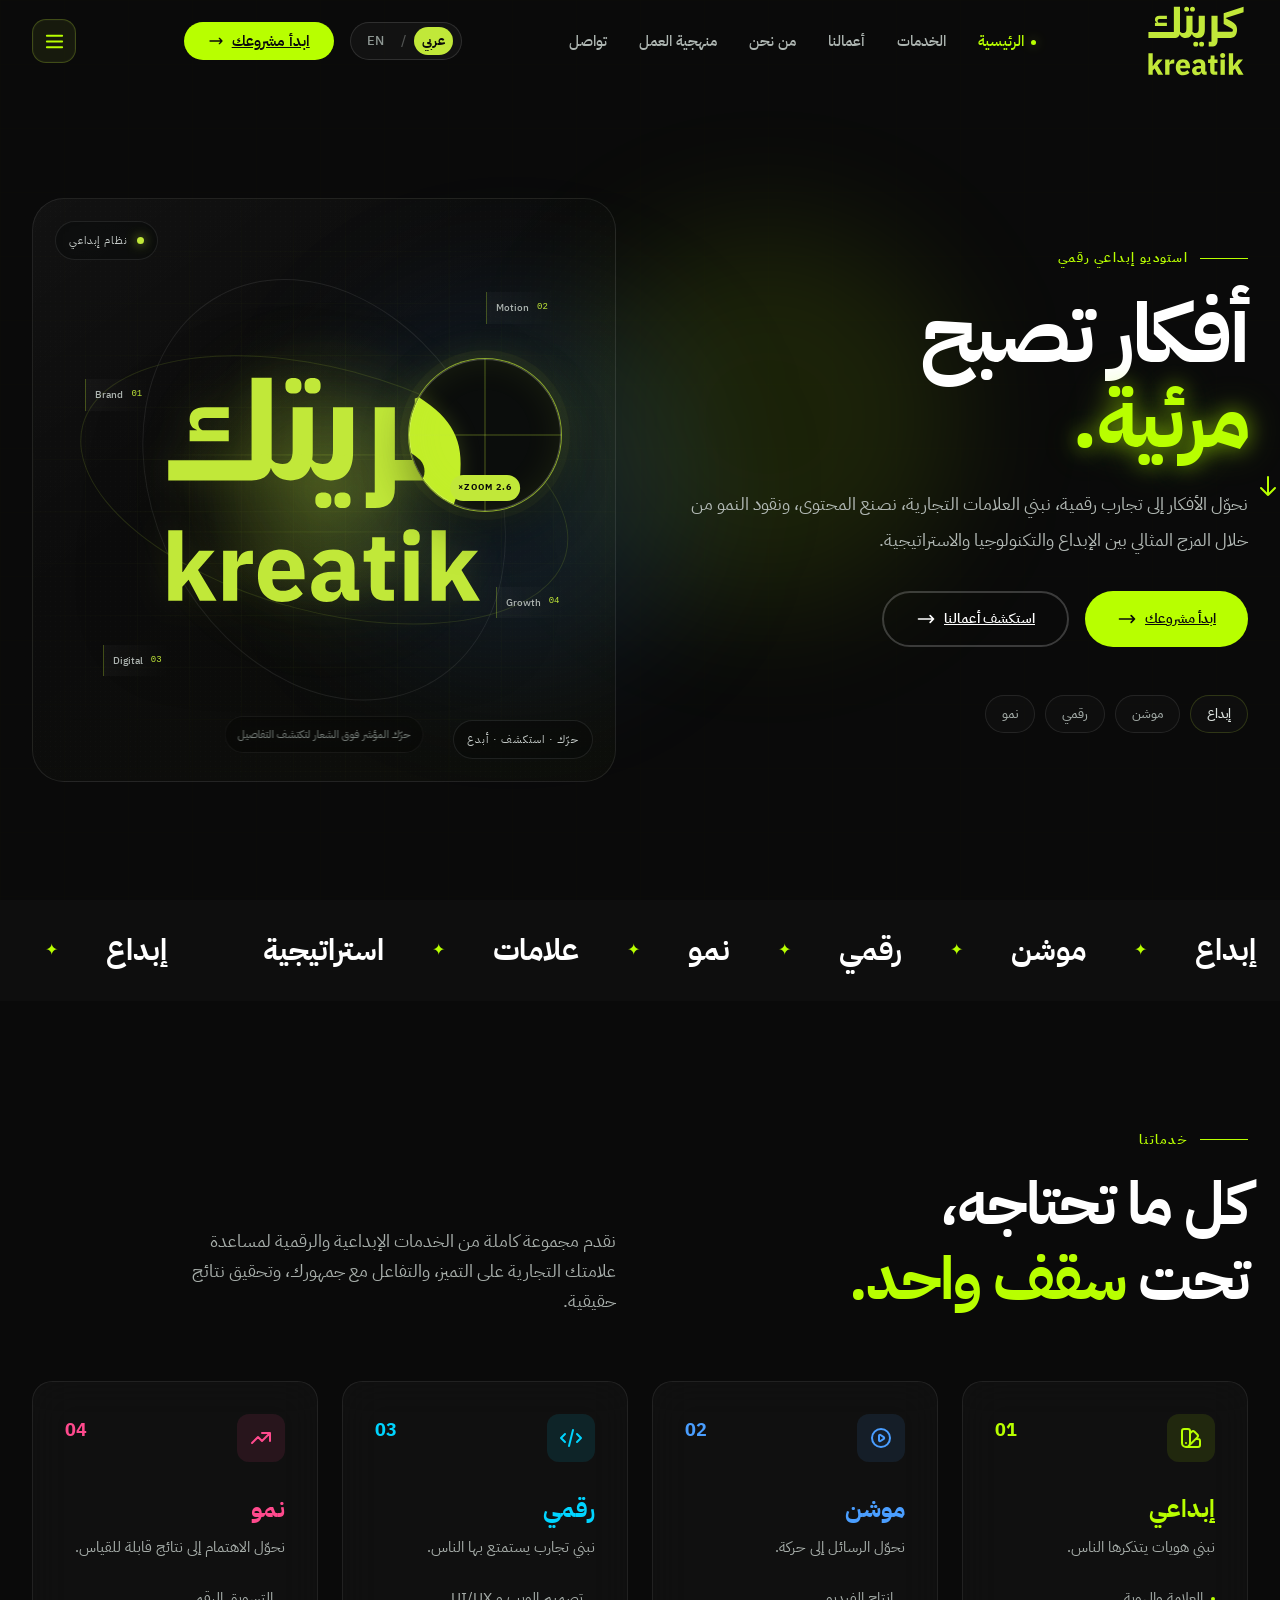
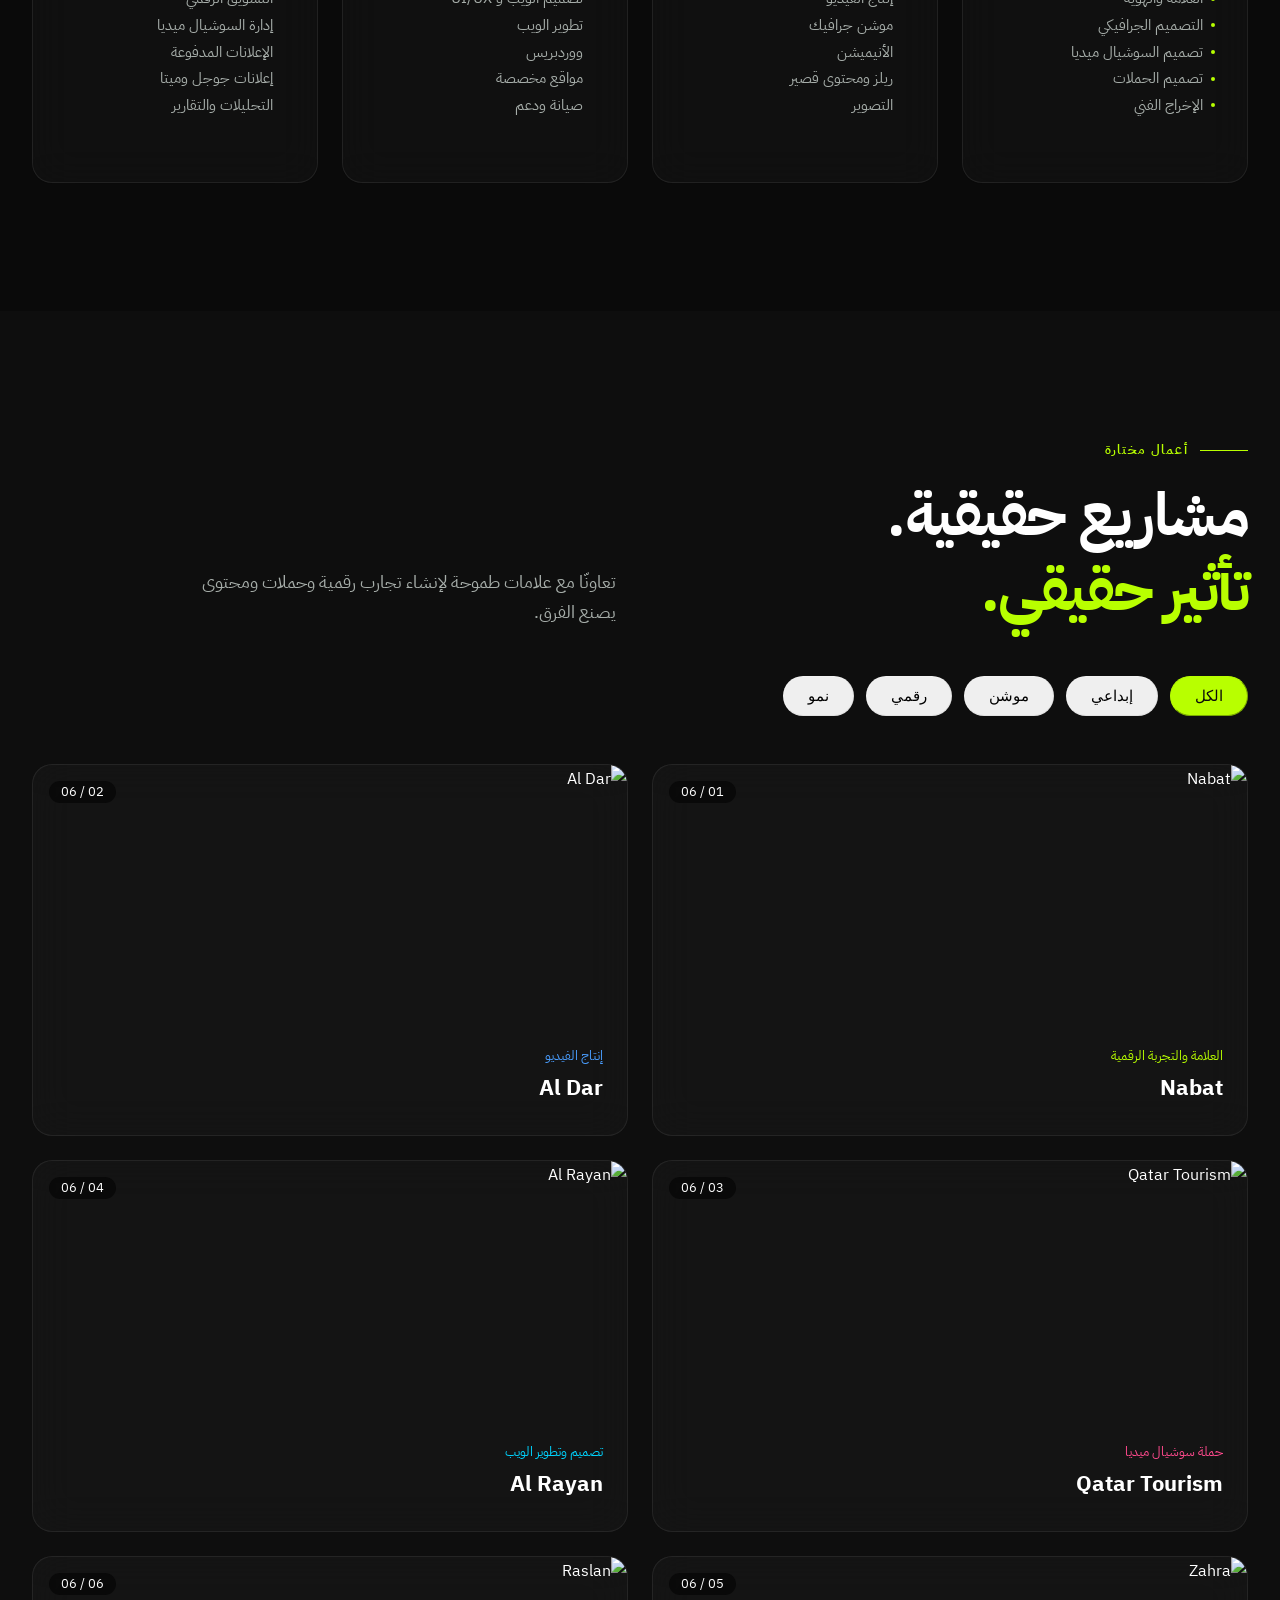
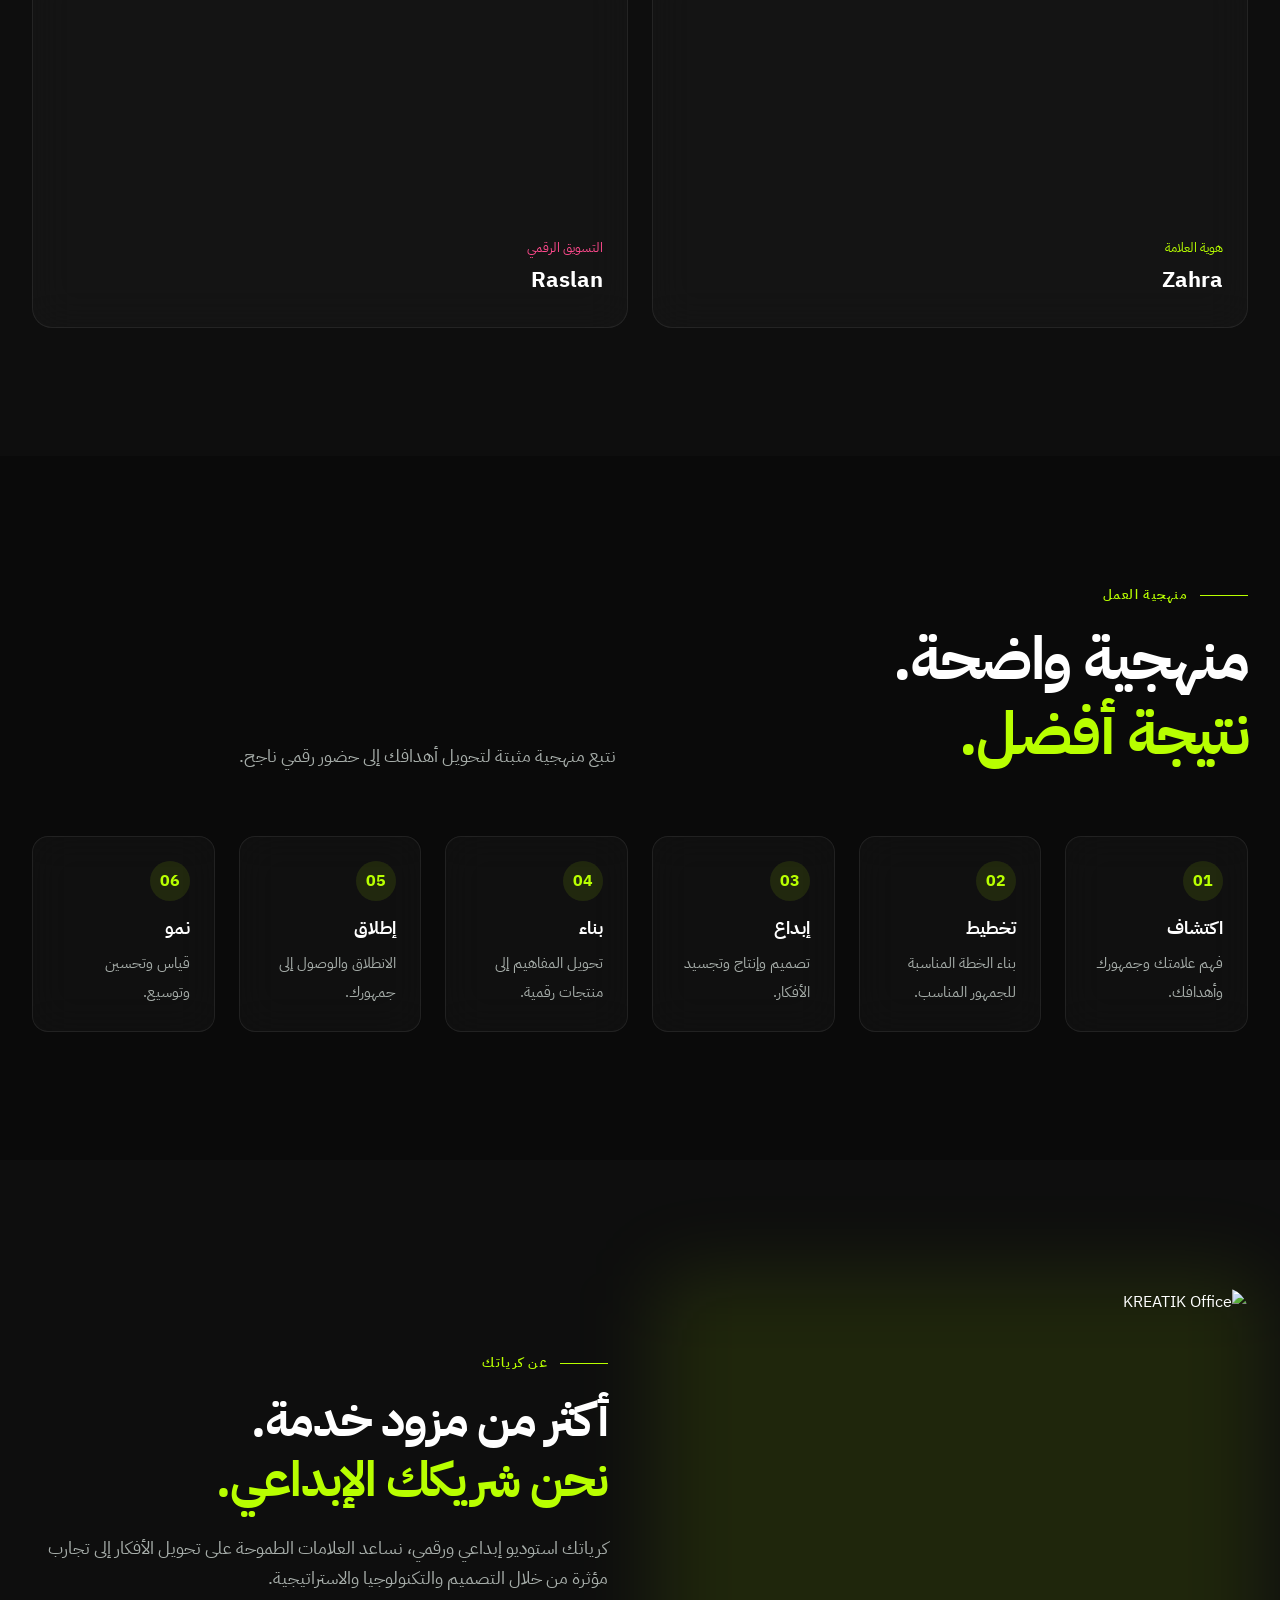
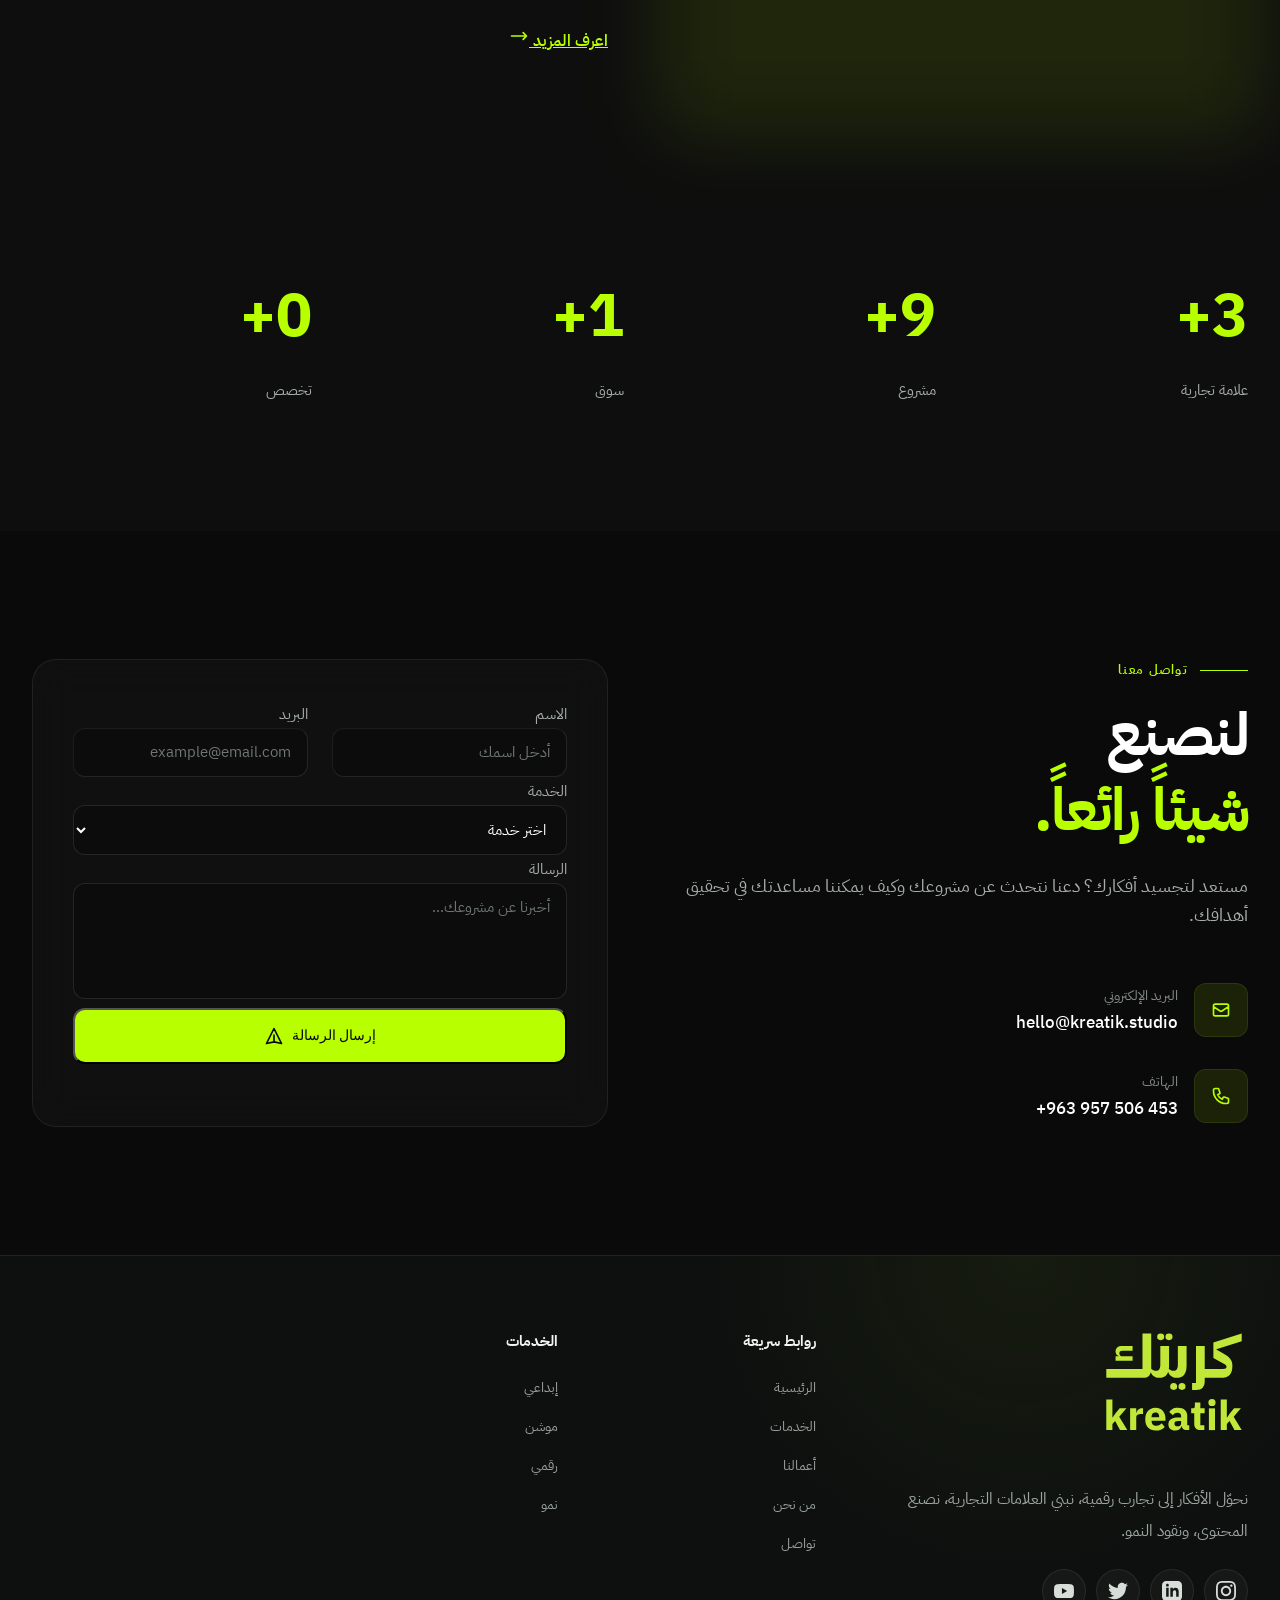
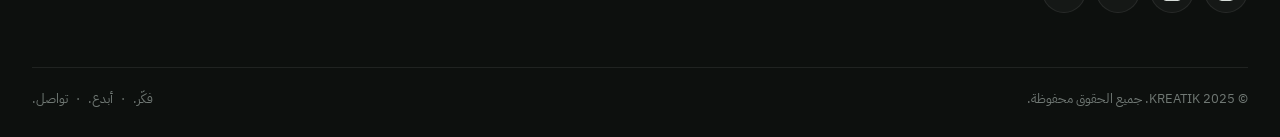
==== index.html @ 32ff1ff7 "Add files via upload" ====
<!DOCTYPE html>
<html lang="ar" dir="rtl">
<head>
<meta charset="UTF-8">
<meta name="viewport" content="width=device-width, initial-scale=1.0">
<meta name="description" content="KREATIK - استوديو إبداعي رقمي متخصص في التصميم والموشن والبرمجة والتسويق الرقمي">
<meta name="keywords" content="kreatik, كرياتك, تصميم, موشن, برمجة, تسويق رقمي">
<title>KREATIK | كرياتك — استوديو إبداعي رقمي</title>
<link rel="icon" type="image/svg+xml" href="assets/kreatik-logo-cropped.svg">
<link rel="preconnect" href="https://fonts.googleapis.com">
<link rel="preconnect" href="https://fonts.gstatic.com" crossorigin>
<link href="https://fonts.googleapis.com/css2?family=IBM+Plex+Sans+Arabic:wght@300;400;500;600;700&display=swap" rel="stylesheet">
<link rel="stylesheet" href="css/style.css">
</head>
<body class="bg-primary text-white antialiased">

<!-- Navigation -->
<nav id="navbar" class="fixed top-0 left-0 right-0 z-50 transition-all duration-300">
  <div class="max-w-7xl mx-auto px-6 lg:px-8">
    <div class="flex items-center justify-between h-20">
      <a href="#home" class="kreatik-logo group"><img src="assets/kreatik-logo-cropped.svg" alt="KREATIK — كريتِك" class="kreatik-logo-image"></a>

      <div class="hidden lg:flex items-center gap-8">
        <a href="#home" class="nav-link active text-sm font-medium text-accent" data-en="Home" data-ar="الرئيسية">الرئيسية</a>
        <a href="#services" class="nav-link text-sm font-medium text-gray-300 hover:text-white" data-en="Services" data-ar="الخدمات">الخدمات</a>
        <a href="#work" class="nav-link text-sm font-medium text-gray-300 hover:text-white" data-en="Work" data-ar="أعمالنا">أعمالنا</a>
        <a href="#about" class="nav-link text-sm font-medium text-gray-300 hover:text-white" data-en="About" data-ar="من نحن">من نحن</a>
        <a href="#process" class="nav-link text-sm font-medium text-gray-300 hover:text-white" data-en="Process" data-ar="منهجية العمل">منهجية العمل</a>
        <a href="#contact" class="nav-link text-sm font-medium text-gray-300 hover:text-white" data-en="Contact" data-ar="تواصل">تواصل</a>
      </div>

      <div class="hidden lg:flex items-center gap-4">
        <button onclick="toggleLanguage()" class="language-switch" aria-label="Switch language">
          <span class="lang-option active" data-lang-option="ar">عربي</span>
          <span class="lang-separator">/</span>
          <span class="lang-option" data-lang-option="en">EN</span>
        </button>
        <a href="#contact" class="btn-primary px-6 py-2.5 rounded-full font-semibold text-sm flex items-center gap-2">
          <span data-en="Start a Project" data-ar="ابدأ مشروعك">ابدأ مشروعك</span>
          <svg class="w-4 h-4" fill="none" stroke="currentColor" viewBox="0 0 24 24"><path stroke-linecap="round" stroke-linejoin="round" stroke-width="2" d="M17 8l4 4m0 0l-4 4m4-4H3"/></svg>
        </a>
      </div>

      <button class="lg:hidden mobile-trigger" onclick="toggleMobileMenu()" aria-label="فتح القائمة">
        <svg id="menu-icon" class="w-7 h-7" fill="none" stroke="currentColor" viewBox="0 0 24 24"><path stroke-linecap="round" stroke-linejoin="round" stroke-width="2" d="M4 6h16M4 12h16M4 18h16"/></svg>
        <svg id="close-icon" class="w-7 h-7 hidden" fill="none" stroke="currentColor" viewBox="0 0 24 24"><path stroke-linecap="round" stroke-linejoin="round" stroke-width="2" d="M6 18L18 6M6 6l12 12"/></svg>
      </button>
    </div>
  </div>
</nav>

<!-- Mobile Menu -->
<div id="mobile-menu-container" class="mobile-menu-container">
  <div class="mobile-overlay" onclick="toggleMobileMenu()"></div>
  <div class="mobile-menu-panel">
    <div class="mobile-menu-header">
      <a href="#home" onclick="toggleMobileMenu()" class="kreatik-logo"><img src="assets/kreatik-logo-cropped.svg" alt="KREATIK — كريتِك" class="kreatik-logo-image"></a>
      <button onclick="toggleMobileMenu()" class="text-white p-2 hover:text-accent transition rounded-full hover:bg-white/5">
        <svg class="w-6 h-6" fill="none" stroke="currentColor" viewBox="0 0 24 24"><path stroke-linecap="round" stroke-linejoin="round" stroke-width="2" d="M6 18L18 6M6 6l12 12"/></svg>
      </button>
    </div>
    <nav class="mobile-menu-nav">
      <a href="#home" onclick="toggleMobileMenu()" class="mobile-nav-item active" data-en="Home" data-ar="الرئيسية">الرئيسية</a>
      <a href="#services" onclick="toggleMobileMenu()" class="mobile-nav-item" data-en="Services" data-ar="الخدمات">الخدمات</a>
      <a href="#work" onclick="toggleMobileMenu()" class="mobile-nav-item" data-en="Work" data-ar="أعمالنا">أعمالنا</a>
      <a href="#about" onclick="toggleMobileMenu()" class="mobile-nav-item" data-en="About" data-ar="من نحن">من نحن</a>
      <a href="#process" onclick="toggleMobileMenu()" class="mobile-nav-item" data-en="Process" data-ar="منهجية العمل">منهجية العمل</a>
      <a href="#contact" onclick="toggleMobileMenu()" class="mobile-nav-item" data-en="Contact" data-ar="تواصل">تواصل</a>
    </nav>
    <div class="mobile-menu-footer">
      <button onclick="toggleLanguage(); toggleMobileMenu();" class="w-full py-3 border border-white/20 rounded-full text-sm font-medium hover:border-accent hover:text-accent transition mb-3 flex items-center justify-center gap-2">
        <svg class="w-4 h-4" fill="none" stroke="currentColor" viewBox="0 0 24 24"><path stroke-linecap="round" stroke-linejoin="round" stroke-width="2" d="M3 5h12M9 3v2m1.048 9.5A18.022 18.022 0 016.412 9m6.088 9h7M11 21l5-10 5 10M12.751 5C11.783 10.77 8.07 15.61 3 18.129"/></svg>
        <span data-en="Switch to English" data-ar="التبديل إلى الإنجليزية">التبديل إلى الإنجليزية</span>
      </button>
      <a href="#contact" onclick="toggleMobileMenu()" class="w-full btn-primary py-3.5 rounded-full text-sm font-semibold flex items-center justify-center gap-2">
        <span data-en="Start a Project" data-ar="ابدأ مشروعك">ابدأ مشروعك</span>
        <svg class="w-4 h-4" fill="none" stroke="currentColor" viewBox="0 0 24 24"><path stroke-linecap="round" stroke-linejoin="round" stroke-width="2" d="M17 8l4 4m0 0l-4 4m4-4H3"/></svg>
      </a>
    </div>
  </div>
</div>

<!-- Hero Section -->
<section id="home" class="relative min-h-screen flex items-center overflow-hidden pt-20">
  <div class="absolute inset-0 bg-gradient-to-br from-primary via-primary to-secondary"></div>
  <div class="absolute top-1/4 right-1/4 w-96 h-96 bg-accent/10 rounded-full blur-3xl animate-pulse-glow"></div>
  <div class="absolute bottom-1/4 left-1/4 w-96 h-96 bg-blue/10 rounded-full blur-3xl animate-pulse-glow" style="animation-delay: 1.5s"></div>
  <div class="absolute inset-0" style="opacity:.025; background-image: linear-gradient(rgba(184,255,0,.22) 1px, transparent 1px), linear-gradient(90deg, rgba(184,255,0,.22) 1px, transparent 1px); background-size: 64px 64px;"></div>

  <div class="relative max-w-7xl mx-auto px-6 lg:px-8 py-20 w-full">
    <div class="grid lg:grid-cols-2 gap-12 items-center">
      <div class="animate-fade-up order-2 lg:order-1">
        <div class="flex items-center gap-3 mb-6">
          <div class="w-12 h-px bg-accent"></div>
          <span class="text-xs font-semibold tracking-widest text-accent uppercase" data-en="Creative Digital Studio" data-ar="استوديو إبداعي رقمي">استوديو إبداعي رقمي</span>
        </div>
        <h1 class="hero-title font-display font-bold mb-6">
          <span data-en="Ideas made" data-ar="أفكار تصبح">أفكار تصبح</span><br>
          <span class="text-accent neon-text" data-en="visible." data-ar="مرئية.">مرئية.</span>
        </h1>
        <p class="hero-copy text-lg text-gray-400 mb-8 max-w-xl leading-relaxed" data-en="We turn ideas into digital experiences, building brands, creating content, and driving growth through the perfect blend of creativity, technology and strategy." data-ar="نحوّل الأفكار إلى تجارب رقمية، نبني العلامات التجارية، نصنع المحتوى، ونقود النمو من خلال المزج المثالي بين الإبداع والتكنولوجيا والاستراتيجية.">نحوّل الأفكار إلى تجارب رقمية، نبني العلامات التجارية، نصنع المحتوى، ونقود النمو من خلال المزج المثالي بين الإبداع والتكنولوجيا والاستراتيجية.</p>
        <div class="flex flex-col sm:flex-row gap-4 mb-12">
          <a href="#contact" class="btn-primary px-8 py-4 rounded-full font-semibold flex items-center justify-center gap-2 group">
            <span data-en="Start a Project" data-ar="ابدأ مشروعك">ابدأ مشروعك</span>
            <svg class="w-5 h-5 group-hover:-translate-x-1 transition-transform" fill="none" stroke="currentColor" viewBox="0 0 24 24"><path stroke-linecap="round" stroke-linejoin="round" stroke-width="2" d="M17 8l4 4m0 0l-4 4m4-4H3"/></svg>
          </a>
          <a href="#work" class="btn-outline px-8 py-4 rounded-full font-semibold flex items-center justify-center gap-2">
            <span data-en="Explore Our Work" data-ar="استكشف أعمالنا">استكشف أعمالنا</span>
            <svg class="w-5 h-5" fill="none" stroke="currentColor" viewBox="0 0 24 24"><path stroke-linecap="round" stroke-linejoin="round" stroke-width="2" d="M17 8l4 4m0 0l-4 4m4-4H3"/></svg>
          </a>
        </div>
        <div class="hero-disciplines" aria-label="مجالات كريتِك">
          <span class="hero-discipline" data-en="Creative" data-ar="إبداع">إبداع</span>
          <span class="hero-discipline" data-en="Motion" data-ar="موشن">موشن</span>
          <span class="hero-discipline" data-en="Digital" data-ar="رقمي">رقمي</span>
          <span class="hero-discipline" data-en="Growth" data-ar="نمو">نمو</span>
        </div>
      </div>
      <div class="relative animate-fade-in order-1 lg:order-2" style="animation-delay: 0.3s">
        <div id="heroVisual" class="hero-creative-stage" aria-label="KREATIK interactive logo showcase">
          <div class="hero-stage-noise"></div>
          <div class="hero-stage-grid"></div>
          <div class="hero-orbit orbit-one"></div>
          <div class="hero-orbit orbit-two"></div>
          <div class="hero-core-glow"></div>

          <div class="hero-floating-tag tag-top">
            <span class="tag-dot"></span>
            <span data-en="CREATIVE SYSTEM" data-ar="نظام إبداعي">نظام إبداعي</span>
          </div>
          <div class="hero-floating-tag tag-bottom">
            <span data-en="MOVE · EXPLORE · CREATE" data-ar="حرّك · استكشف · أبدع">حرّك · استكشف · أبدع</span>
          </div>

          <div class="hero-logo-frame">
            <div class="hero-logo-shadow"></div>
            <img id="heroLogo" src="assets/kreatik-logo-cropped.svg" alt="KREATIK — كريتِك" class="hero-logo-art">
            <div class="hero-logo-scan scan-one"></div>
            <div class="hero-logo-scan scan-two"></div>
          </div>

          <div class="hero-node node-a"><span>01</span><b>Brand</b></div>
          <div class="hero-node node-b"><span>02</span><b>Motion</b></div>
          <div class="hero-node node-c"><span>03</span><b>Digital</b></div>
          <div class="hero-node node-d"><span>04</span><b>Growth</b></div>

          <div id="logoLens" class="logo-lens">
            <img id="lensLogo" src="assets/kreatik-logo-cropped.svg" alt="" aria-hidden="true">
            <div class="lens-ring"></div>
            <div class="lens-crosshair"></div>
            <span id="lensBadge" class="lens-badge">ZOOM 2.6×</span>
          </div>

          <div class="hero-pointer-hint" data-en="Move your cursor across the mark" data-ar="حرّك المؤشر فوق الشعار لتكتشف التفاصيل">حرّك المؤشر فوق الشعار لتكتشف التفاصيل</div>
        </div>
      </div>
    </div>
  </div>
  <div class="absolute bottom-8 left-1/2 transform -translate-x-1/2 animate-bounce">
    <svg class="w-6 h-6 text-accent" fill="none" stroke="currentColor" viewBox="0 0 24 24"><path stroke-linecap="round" stroke-linejoin="round" stroke-width="2" d="M19 14l-7 7m0 0l-7-7m7 7V3"/></svg>
  </div>
</section>

<!-- Marquee -->
<div class="border-y border-white/10 py-6 overflow-hidden bg-secondary/50">
  <div class="marquee-track flex whitespace-nowrap">
    <div class="flex items-center gap-12 px-6">
      <span class="text-3xl font-display font-bold text-white/20" data-en="CREATIVE" data-ar="إبداع">إبداع</span>
      <span class="text-accent">✦</span>
      <span class="text-3xl font-display font-bold text-white/20" data-en="MOTION" data-ar="موشن">موشن</span>
      <span class="text-accent">✦</span>
      <span class="text-3xl font-display font-bold text-white/20" data-en="DIGITAL" data-ar="رقمي">رقمي</span>
      <span class="text-accent">✦</span>
      <span class="text-3xl font-display font-bold text-white/20" data-en="GROWTH" data-ar="نمو">نمو</span>
      <span class="text-accent">✦</span>
      <span class="text-3xl font-display font-bold text-white/20" data-en="BRANDING" data-ar="علامات">علامات</span>
      <span class="text-accent">✦</span>
      <span class="text-3xl font-display font-bold text-white/20" data-en="STRATEGY" data-ar="استراتيجية">استراتيجية</span>
      <span class="text-accent"></span>
    </div>
    <div class="flex items-center gap-12 px-6">
      <span class="text-3xl font-display font-bold text-white/20" data-en="CREATIVE" data-ar="إبداع">إبداع</span>
      <span class="text-accent">✦</span>
      <span class="text-3xl font-display font-bold text-white/20" data-en="MOTION" data-ar="موشن">موشن</span>
      <span class="text-accent">✦</span>
      <span class="text-3xl font-display font-bold text-white/20" data-en="DIGITAL" data-ar="رقمي">رقمي</span>
      <span class="text-accent"></span>
      <span class="text-3xl font-display font-bold text-white/20" data-en="GROWTH" data-ar="نمو">نمو</span>
      <span class="text-accent">✦</span>
      <span class="text-3xl font-display font-bold text-white/20" data-en="BRANDING" data-ar="علامات">علامات</span>
      <span class="text-accent">✦</span>
      <span class="text-3xl font-display font-bold text-white/20" data-en="STRATEGY" data-ar="استراتيجية">استراتيجية</span>
      <span class="text-accent">✦</span>
    </div>
  </div>
</div>

<!-- Services Section -->
<section id="services" class="py-24 lg:py-32 relative">
  <div class="max-w-7xl mx-auto px-6 lg:px-8">
    <div class="grid lg:grid-cols-2 gap-12 mb-16">
      <div class="reveal">
        <div class="flex items-center gap-3 mb-4">
          <div class="w-12 h-px bg-accent"></div>
          <span class="text-xs font-semibold tracking-widest text-accent uppercase" data-en="Our Services" data-ar="خدماتنا">خدماتنا</span>
        </div>
        <h2 class="font-display font-bold text-4xl md:text-5xl lg:text-6xl leading-tight">
          <span data-en="Everything you need," data-ar="كل ما تحتاجه،">كل ما تحتاجه،</span><br>
          <span data-en="under " data-ar="تحت ">تحت </span><span class="text-accent" data-en="one roof." data-ar="سقف واحد.">سقف واحد.</span>
        </h2>
      </div>
      <div class="reveal flex items-end">
        <p class="text-gray-400 text-lg leading-relaxed max-w-md" data-en="We offer a full range of creative and digital services to help your brand stand out, engage your audience and achieve real results." data-ar="نقدم مجموعة كاملة من الخدمات الإبداعية والرقمية لمساعدة علامتك التجارية على التميز، والتفاعل مع جمهورك، وتحقيق نتائج حقيقية.">نقدم مجموعة كاملة من الخدمات الإبداعية والرقمية لمساعدة علامتك التجارية على التميز، والتفاعل مع جمهورك، وتحقيق نتائج حقيقية.</p>
      </div>
    </div>
    <div class="grid md:grid-cols-2 lg:grid-cols-4 gap-6">
      <div class="service-card creative glass rounded-2xl p-8 reveal group cursor-pointer">
        <div class="flex items-start justify-between mb-8">
          <div class="w-12 h-12 bg-accent/10 rounded-xl flex items-center justify-center group-hover:bg-accent/20 transition">
            <svg class="w-6 h-6 text-accent" fill="none" stroke="currentColor" viewBox="0 0 24 24"><path stroke-linecap="round" stroke-linejoin="round" stroke-width="2" d="M7 21a4 4 0 01-4-4V5a2 2 0 012-2h4a2 2 0 012 2v12a4 4 0 01-4 4zm0 0h12a2 2 0 002-2v-4a2 2 0 00-2-2h-2.343M11 7.343l1.657-1.657a2 2 0 012.828 0l2.829 2.829a2 2 0 010 2.828l-8.486 8.485M7 17h.01"/></svg>
          </div>
          <span class="text-accent font-display font-bold text-lg">01</span>
        </div>
        <h3 class="font-display font-bold text-2xl mb-2 text-accent" data-en="Creative" data-ar="إبداعي">إبداعي</h3>
        <p class="text-gray-400 text-sm mb-6" data-en="Build identities people remember." data-ar="نبني هويات يتذكرها الناس.">نبني هويات يتذكرها الناس.</p>
        <ul class="space-y-2 text-sm text-gray-400 mb-8">
          <li class="flex items-center gap-2"><span class="w-1 h-1 bg-accent rounded-full"></span><span data-en="Branding & Identity" data-ar="العلامة والهوية">العلامة والهوية</span></li>
          <li class="flex items-center gap-2"><span class="w-1 h-1 bg-accent rounded-full"></span><span data-en="Graphic Design" data-ar="التصميم الجرافيكي">التصميم الجرافيكي</span></li>
          <li class="flex items-center gap-2"><span class="w-1 h-1 bg-accent rounded-full"></span><span data-en="Social Media Design" data-ar="تصميم السوشيال ميديا">تصميم السوشيال ميديا</span></li>
          <li class="flex items-center gap-2"><span class="w-1 h-1 bg-accent rounded-full"></span><span data-en="Campaign Design" data-ar="تصميم الحملات">تصميم الحملات</span></li>
          <li class="flex items-center gap-2"><span class="w-1 h-1 bg-accent rounded-full"></span><span data-en="Art Direction" data-ar="الإخراج الفني">الإخراج الفني</span></li>
        </ul>
      </div>
      <div class="service-card motion glass rounded-2xl p-8 reveal group cursor-pointer" style="transition-delay: 0.1s">
        <div class="flex items-start justify-between mb-8">
          <div class="w-12 h-12 bg-blue/10 rounded-xl flex items-center justify-center group-hover:bg-blue/20 transition">
            <svg class="w-6 h-6 text-blue" fill="none" stroke="currentColor" viewBox="0 0 24 24"><path stroke-linecap="round" stroke-linejoin="round" stroke-width="2" d="M14.752 11.168l-3.197-2.132A1 1 0 0010 9.87v4.263a1 1 0 001.555.832l3.197-2.132a1 1 0 000-1.664z"/><path stroke-linecap="round" stroke-linejoin="round" stroke-width="2" d="M21 12a9 9 0 11-18 0 9 9 0 0118 0z"/></svg>
          </div>
          <span class="text-blue font-display font-bold text-lg">02</span>
        </div>
        <h3 class="font-display font-bold text-2xl mb-2 text-blue" data-en="Motion" data-ar="موشن">موشن</h3>
        <p class="text-gray-400 text-sm mb-6" data-en="Turn messages into movement." data-ar="نحوّل الرسائل إلى حركة.">نحوّل الرسائل إلى حركة.</p>
        <ul class="space-y-2 text-sm text-gray-400 mb-8">
          <li class="flex items-center gap-2"><span class="w-1 h-1 bg-blue rounded-full"></span><span data-en="Video Production" data-ar="إنتاج الفيديو">إنتاج الفيديو</span></li>
          <li class="flex items-center gap-2"><span class="w-1 h-1 bg-blue rounded-full"></span><span data-en="Motion Graphics" data-ar="موشن جرافيك">موشن جرافيك</span></li>
          <li class="flex items-center gap-2"><span class="w-1 h-1 bg-blue rounded-full"></span><span data-en="Animation" data-ar="الأنيميشن">الأنيميشن</span></li>
          <li class="flex items-center gap-2"><span class="w-1 h-1 bg-blue rounded-full"></span><span data-en="Reels & Short-form" data-ar="ريلز ومحتوى قصير">ريلز ومحتوى قصير</span></li>
          <li class="flex items-center gap-2"><span class="w-1 h-1 bg-blue rounded-full"></span><span data-en="Photography" data-ar="التصوير">التصوير</span></li>
        </ul>
      </div>
      <div class="service-card digital glass rounded-2xl p-8 reveal group cursor-pointer" style="transition-delay: 0.2s">
        <div class="flex items-start justify-between mb-8">
          <div class="w-12 h-12 bg-cyan/10 rounded-xl flex items-center justify-center group-hover:bg-cyan/20 transition">
            <svg class="w-6 h-6 text-cyan" fill="none" stroke="currentColor" viewBox="0 0 24 24"><path stroke-linecap="round" stroke-linejoin="round" stroke-width="2" d="M10 20l4-16m4 4l4 4-4 4M6 16l-4-4 4-4"/></svg>
          </div>
          <span class="text-cyan font-display font-bold text-lg">03</span>
        </div>
        <h3 class="font-display font-bold text-2xl mb-2 text-cyan" data-en="Digital" data-ar="رقمي">رقمي</h3>
        <p class="text-gray-400 text-sm mb-6" data-en="Build experiences people enjoy." data-ar="نبني تجارب يستمتع بها الناس.">نبني تجارب يستمتع بها الناس.</p>
        <ul class="space-y-2 text-sm text-gray-400 mb-8">
          <li class="flex items-center gap-2"><span class="w-1 h-1 bg-cyan rounded-full"></span><span data-en="Web Design & UI/UX" data-ar="تصميم الويب و UI/UX">تصميم الويب و UI/UX</span></li>
          <li class="flex items-center gap-2"><span class="w-1 h-1 bg-cyan rounded-full"></span><span data-en="Web Development" data-ar="تطوير الويب">تطوير الويب</span></li>
          <li class="flex items-center gap-2"><span class="w-1 h-1 bg-cyan rounded-full"></span><span data-en="WordPress" data-ar="ووردبريس">ووردبريس</span></li>
          <li class="flex items-center gap-2"><span class="w-1 h-1 bg-cyan rounded-full"></span><span data-en="Custom Websites" data-ar="مواقع مخصصة">مواقع مخصصة</span></li>
          <li class="flex items-center gap-2"><span class="w-1 h-1 bg-cyan rounded-full"></span><span data-en="Maintenance & Support" data-ar="صيانة ودعم">صيانة ودعم</span></li>
        </ul>
      </div>
      <div class="service-card growth glass rounded-2xl p-8 reveal group cursor-pointer" style="transition-delay: 0.3s">
        <div class="flex items-start justify-between mb-8">
          <div class="w-12 h-12 bg-pink/10 rounded-xl flex items-center justify-center group-hover:bg-pink/20 transition">
            <svg class="w-6 h-6 text-pink" fill="none" stroke="currentColor" viewBox="0 0 24 24"><path stroke-linecap="round" stroke-linejoin="round" stroke-width="2" d="M13 7h8m0 0v8m0-8l-8 8-4-4-6 6"/></svg>
          </div>
          <span class="text-pink font-display font-bold text-lg">04</span>
        </div>
        <h3 class="font-display font-bold text-2xl mb-2 text-pink" data-en="Growth" data-ar="نمو">نمو</h3>
        <p class="text-gray-400 text-sm mb-6" data-en="Turn attention into measurable results." data-ar="نحوّل الاهتمام إلى نتائج قابلة للقياس.">نحوّل الاهتمام إلى نتائج قابلة للقياس.</p>
        <ul class="space-y-2 text-sm text-gray-400 mb-8">
          <li class="flex items-center gap-2"><span class="w-1 h-1 bg-pink rounded-full"></span><span data-en="Digital Marketing" data-ar="التسويق الرقمي">التسويق الرقمي</span></li>
          <li class="flex items-center gap-2"><span class="w-1 h-1 bg-pink rounded-full"></span><span data-en="Social Media Management" data-ar="إدارة السوشيال ميديا">إدارة السوشيال ميديا</span></li>
          <li class="flex items-center gap-2"><span class="w-1 h-1 bg-pink rounded-full"></span><span data-en="Paid Advertising" data-ar="الإعلانات المدفوعة">الإعلانات المدفوعة</span></li>
          <li class="flex items-center gap-2"><span class="w-1 h-1 bg-pink rounded-full"></span><span data-en="Google Ads & Meta Ads" data-ar="إعلانات جوجل وميتا">إعلانات جوجل وميتا</span></li>
          <li class="flex items-center gap-2"><span class="w-1 h-1 bg-pink rounded-full"></span><span data-en="Analytics & Reporting" data-ar="التحليلات والتقارير">التحليلات والتقارير</span></li>
        </ul>
      </div>
    </div>
  </div>
</section>

<!-- Work Section -->
<section id="work" class="py-24 lg:py-32 bg-secondary/50 relative">
  <div class="max-w-7xl mx-auto px-6 lg:px-8">
    <div class="grid lg:grid-cols-2 gap-12 mb-12">
      <div class="reveal">
        <div class="flex items-center gap-3 mb-4">
          <div class="w-12 h-px bg-accent"></div>
          <span class="text-xs font-semibold tracking-widest text-accent uppercase" data-en="Selected Work" data-ar="أعمال مختارة">أعمال مختارة</span>
        </div>
        <h2 class="font-display font-bold text-4xl md:text-5xl lg:text-6xl leading-tight">
          <span data-en="Real projects." data-ar="مشاريع حقيقية.">مشاريع حقيقية.</span><br>
          <span class="text-accent" data-en="Real impact." data-ar="تأثير حقيقي.">تأثير حقيقي.</span>
        </h2>
      </div>
      <div class="reveal flex items-end">
        <p class="text-gray-400 text-lg leading-relaxed max-w-md" data-en="We've partnered with ambitious brands to create digital experiences, campaigns and content that make a difference." data-ar="تعاونّا مع علامات طموحة لإنشاء تجارب رقمية وحملات ومحتوى يصنع الفرق.">تعاونّا مع علامات طموحة لإنشاء تجارب رقمية وحملات ومحتوى يصنع الفرق.</p>
      </div>
    </div>
    <div class="flex flex-wrap gap-3 mb-12 reveal">
      <button onclick="filterWork('all', this)" class="filter-btn active px-6 py-2.5 rounded-full border border-white/20 text-sm font-medium" data-en="All" data-ar="الكل">الكل</button>
      <button onclick="filterWork('creative', this)" class="filter-btn px-6 py-2.5 rounded-full border border-white/20 text-sm font-medium" data-en="Creative" data-ar="إبداعي">إبداعي</button>
      <button onclick="filterWork('motion', this)" class="filter-btn px-6 py-2.5 rounded-full border border-white/20 text-sm font-medium" data-en="Motion" data-ar="موشن">موشن</button>
      <button onclick="filterWork('digital', this)" class="filter-btn px-6 py-2.5 rounded-full border border-white/20 text-sm font-medium" data-en="Digital" data-ar="رقمي">رقمي</button>
      <button onclick="filterWork('growth', this)" class="filter-btn px-6 py-2.5 rounded-full border border-white/20 text-sm font-medium" data-en="Growth" data-ar="نمو">نمو</button>
    </div>
    <div class="grid md:grid-cols-2 lg:grid-cols-3 gap-6" id="work-grid">
      <div class="work-card glass rounded-2xl overflow-hidden reveal group" data-category="creative">
        <div class="relative h-64 overflow-hidden bg-gradient-to-br from-green-900 to-black">
          <div class="work-image absolute inset-0 flex items-center justify-center">
            <img src="https://image.qwenlm.ai/public_source/230c3b85-cb22-4ed9-8b9d-81358a37f616/154ff74c5-c223-4b9b-833c-8ca742253fbd.png" alt="Nabat" class="w-full h-full object-cover">
          </div>
          <div class="absolute top-4 left-4 bg-black/60 backdrop-blur-sm px-3 py-1 rounded-full text-xs text-white">01 / 06</div>
        </div>
        <div class="p-6">
          <div class="text-xs text-accent mb-2" data-en="Branding & Digital Experience" data-ar="العلامة والتجربة الرقمية">العلامة والتجربة الرقمية</div>
          <h3 class="font-display font-bold text-xl mb-2">Nabat</h3>
        </div>
      </div>
      <div class="work-card glass rounded-2xl overflow-hidden reveal group" data-category="motion" style="transition-delay: 0.1s">
        <div class="relative h-64 overflow-hidden bg-gradient-to-br from-blue-900 to-black">
          <div class="work-image absolute inset-0 flex items-center justify-center">
            <img src="https://image.qwenlm.ai/public_source/230c3b85-cb22-4ed9-8b9d-81358a37f616/1009dab3f-13e8-42f5-853f-1b567476756d.png" alt="Al Dar" class="w-full h-full object-cover">
          </div>
          <div class="absolute top-4 left-4 bg-black/60 backdrop-blur-sm px-3 py-1 rounded-full text-xs text-white">02 / 06</div>
        </div>
        <div class="p-6">
          <div class="text-xs text-blue mb-2" data-en="Video Production" data-ar="إنتاج الفيديو">إنتاج الفيديو</div>
          <h3 class="font-display font-bold text-xl mb-2">Al Dar</h3>
        </div>
      </div>
      <div class="work-card glass rounded-2xl overflow-hidden reveal group" data-category="growth" style="transition-delay: 0.2s">
        <div class="relative h-64 overflow-hidden bg-gradient-to-br from-purple-900 to-black">
          <div class="work-image absolute inset-0 flex items-center justify-center">
            <img src="https://image.qwenlm.ai/public_source/230c3b85-cb22-4ed9-8b9d-81358a37f616/1f7f6009a-06e5-4326-b993-7b45d82eacd5.png" alt="Qatar Tourism" class="w-full h-full object-cover">
          </div>
          <div class="absolute top-4 left-4 bg-black/60 backdrop-blur-sm px-3 py-1 rounded-full text-xs text-white">03 / 06</div>
        </div>
        <div class="p-6">
          <div class="text-xs text-pink mb-2" data-en="Social Media Campaign" data-ar="حملة سوشيال ميديا">حملة سوشيال ميديا</div>
          <h3 class="font-display font-bold text-xl mb-2">Qatar Tourism</h3>
        </div>
      </div>
      <div class="work-card glass rounded-2xl overflow-hidden reveal group" data-category="digital" style="transition-delay: 0.1s">
        <div class="relative h-64 overflow-hidden bg-gradient-to-br from-cyan-900 to-black">
          <div class="work-image absolute inset-0 flex items-center justify-center">
            <img src="https://image.qwenlm.ai/public_source/230c3b85-cb22-4ed9-8b9d-81358a37f616/180fffa73-b2ba-47b2-950d-f128ffbc6a08.png" alt="Al Rayan" class="w-full h-full object-cover">
          </div>
          <div class="absolute top-4 left-4 bg-black/60 backdrop-blur-sm px-3 py-1 rounded-full text-xs text-white">04 / 06</div>
        </div>
        <div class="p-6">
          <div class="text-xs text-cyan mb-2" data-en="Web Design & Development" data-ar="تصميم وتطوير الويب">تصميم وتطوير الويب</div>
          <h3 class="font-display font-bold text-xl mb-2">Al Rayan</h3>
        </div>
      </div>
      <div class="work-card glass rounded-2xl overflow-hidden reveal group" data-category="creative" style="transition-delay: 0.2s">
        <div class="relative h-64 overflow-hidden bg-gradient-to-br from-orange-900 to-black">
          <div class="work-image absolute inset-0 flex items-center justify-center">
            <img src="https://image.qwenlm.ai/public_source/230c3b85-cb22-4ed9-8b9d-81358a37f616/154ff74c5-c223-4b9b-833c-8ca742253fbd.png" alt="Zahra" class="w-full h-full object-cover">
          </div>
          <div class="absolute top-4 left-4 bg-black/60 backdrop-blur-sm px-3 py-1 rounded-full text-xs text-white">05 / 06</div>
        </div>
        <div class="p-6">
          <div class="text-xs text-accent mb-2" data-en="Brand Identity" data-ar="هوية العلامة">هوية العلامة</div>
          <h3 class="font-display font-bold text-xl mb-2">Zahra</h3>
        </div>
      </div>
      <div class="work-card glass rounded-2xl overflow-hidden reveal group" data-category="growth" style="transition-delay: 0.3s">
        <div class="relative h-64 overflow-hidden bg-gradient-to-br from-indigo-900 to-black">
          <div class="work-image absolute inset-0 flex items-center justify-center">
            <img src="https://image.qwenlm.ai/public_source/230c3b85-cb22-4ed9-8b9d-81358a37f616/1f7f6009a-06e5-4326-b993-7b45d82eacd5.png" alt="Raslan" class="w-full h-full object-cover">
          </div>
          <div class="absolute top-4 left-4 bg-black/60 backdrop-blur-sm px-3 py-1 rounded-full text-xs text-white">06 / 06</div>
        </div>
        <div class="p-6">
          <div class="text-xs text-pink mb-2" data-en="Digital Marketing" data-ar="التسويق الرقمي">التسويق الرقمي</div>
          <h3 class="font-display font-bold text-xl mb-2">Raslan</h3>
        </div>
      </div>
    </div>
  </div>
</section>

<!-- Process Section -->
<section id="process" class="py-24 lg:py-32 relative">
  <div class="max-w-7xl mx-auto px-6 lg:px-8">
    <div class="grid lg:grid-cols-2 gap-12 mb-16">
      <div class="reveal">
        <div class="flex items-center gap-3 mb-4">
          <div class="w-12 h-px bg-accent"></div>
          <span class="text-xs font-semibold tracking-widest text-accent uppercase" data-en="Our Process" data-ar="منهجية العمل">منهجية العمل</span>
        </div>
        <h2 class="font-display font-bold text-4xl md:text-5xl lg:text-6xl leading-tight">
          <span data-en="A clear process." data-ar="منهجية واضحة.">منهجية واضحة.</span><br>
          <span class="text-accent" data-en="A better result." data-ar="نتيجة أفضل.">نتيجة أفضل.</span>
        </h2>
      </div>
      <div class="reveal flex items-end">
        <p class="text-gray-400 text-lg leading-relaxed max-w-md" data-en="We follow a proven methodology to turn your goals into a successful digital presence." data-ar="نتبع منهجية مثبتة لتحويل أهدافك إلى حضور رقمي ناجح.">نتبع منهجية مثبتة لتحويل أهدافك إلى حضور رقمي ناجح.</p>
      </div>
    </div>
    <div class="grid grid-cols-1 md:grid-cols-2 lg:grid-cols-6 gap-6">
      <div class="reveal glass rounded-2xl p-6"><div class="w-10 h-10 bg-accent/10 rounded-full flex items-center justify-center mb-4 text-accent font-bold border border-accent/30">01</div><h3 class="font-display font-bold text-lg mb-2" data-en="Discover" data-ar="اكتشاف">اكتشاف</h3><p class="text-gray-400 text-sm" data-en="Understand your brand, audience and goals." data-ar="فهم علامتك وجمهورك وأهدافك.">فهم علامتك وجمهورك وأهدافك.</p></div>
      <div class="reveal glass rounded-2xl p-6" style="transition-delay: 0.1s"><div class="w-10 h-10 bg-accent/10 rounded-full flex items-center justify-center mb-4 text-accent font-bold border border-accent/30">02</div><h3 class="font-display font-bold text-lg mb-2" data-en="Strategize" data-ar="تخطيط">تخطيط</h3><p class="text-gray-400 text-sm" data-en="Build the right plan for the right audience." data-ar="بناء الخطة المناسبة للجمهور المناسب.">بناء الخطة المناسبة للجمهور المناسب.</p></div>
      <div class="reveal glass rounded-2xl p-6" style="transition-delay: 0.2s"><div class="w-10 h-10 bg-accent/10 rounded-full flex items-center justify-center mb-4 text-accent font-bold border border-accent/30">03</div><h3 class="font-display font-bold text-lg mb-2" data-en="Create" data-ar="إبداع">إبداع</h3><p class="text-gray-400 text-sm" data-en="Design, produce and bring ideas to life." data-ar="تصميم وإنتاج وتجسيد الأفكار.">تصميم وإنتاج وتجسيد الأفكار.</p></div>
      <div class="reveal glass rounded-2xl p-6" style="transition-delay: 0.3s"><div class="w-10 h-10 bg-accent/10 rounded-full flex items-center justify-center mb-4 text-accent font-bold border border-accent/30">04</div><h3 class="font-display font-bold text-lg mb-2" data-en="Build" data-ar="بناء">بناء</h3><p class="text-gray-400 text-sm" data-en="Turn concepts into digital products." data-ar="تحويل المفاهيم إلى منتجات رقمية.">تحويل المفاهيم إلى منتجات رقمية.</p></div>
      <div class="reveal glass rounded-2xl p-6" style="transition-delay: 0.4s"><div class="w-10 h-10 bg-accent/10 rounded-full flex items-center justify-center mb-4 text-accent font-bold border border-accent/30">05</div><h3 class="font-display font-bold text-lg mb-2" data-en="Launch" data-ar="إطلاق">إطلاق</h3><p class="text-gray-400 text-sm" data-en="Go live and reach your audience." data-ar="الانطلاق والوصول إلى جمهورك.">الانطلاق والوصول إلى جمهورك.</p></div>
      <div class="reveal glass rounded-2xl p-6" style="transition-delay: 0.5s"><div class="w-10 h-10 bg-accent/10 rounded-full flex items-center justify-center mb-4 text-accent font-bold border border-accent/30">06</div><h3 class="font-display font-bold text-lg mb-2" data-en="Grow" data-ar="نمو">نمو</h3><p class="text-gray-400 text-sm" data-en="Measure, optimize and scale." data-ar="قياس وتحسين وتوسيع.">قياس وتحسين وتوسيع.</p></div>
    </div>
  </div>
</section>

<!-- About Section -->
<section id="about" class="py-24 lg:py-32 bg-secondary/50 relative overflow-hidden">
  <div class="absolute top-0 left-0 w-96 h-96 bg-accent/5 rounded-full blur-3xl"></div>
  <div class="absolute bottom-0 right-0 w-96 h-96 bg-blue/5 rounded-full blur-3xl"></div>
  <div class="max-w-7xl mx-auto px-6 lg:px-8 relative">
    <div class="grid lg:grid-cols-2 gap-16 items-center">
      <div class="reveal relative">
        <div class="absolute -inset-4 bg-accent/10 rounded-3xl blur-2xl"></div>
        <div class="relative rounded-3xl overflow-hidden aspect-[4/3]">
          <img src="https://image.qwenlm.ai/public_source/230c3b85-cb22-4ed9-8b9d-81358a37f616/1c07712b5-a35c-45fd-9524-1f6f60827cf2.png" alt="KREATIK Office" class="w-full h-full object-cover">
          <div class="absolute inset-0 bg-gradient-to-t from-primary via-transparent to-transparent"></div>
        </div>
      </div>
      <div class="reveal">
        <div class="flex items-center gap-3 mb-4">
          <div class="w-12 h-px bg-accent"></div>
          <span class="text-xs font-semibold tracking-widest text-accent uppercase" data-en="About KREATIK" data-ar="عن كرياتك">عن كرياتك</span>
        </div>
        <h2 class="font-display font-bold text-4xl md:text-5xl leading-tight mb-6">
          <span data-en="More than a service provider." data-ar="أكثر من مزود خدمة.">أكثر من مزود خدمة.</span><br>
          <span class="text-accent" data-en="We're your creative partner." data-ar="نحن شريكك الإبداعي.">نحن شريكك الإبداعي.</span>
        </h2>
        <p class="text-gray-400 text-lg leading-relaxed mb-8" data-en="KREATIK is a creative and digital studio, helping ambitious brands turn ideas into impactful experiences through design, technology and strategy." data-ar="كرياتك استوديو إبداعي ورقمي، نساعد العلامات الطموحة على تحويل الأفكار إلى تجارب مؤثرة من خلال التصميم والتكنولوجيا والاستراتيجية.">كرياتك استوديو إبداعي ورقمي، نساعد العلامات الطموحة على تحويل الأفكار إلى تجارب مؤثرة من خلال التصميم والتكنولوجيا والاستراتيجية.</p>
        <a href="#contact" class="inline-flex items-center gap-2 text-accent font-semibold hover:gap-3 transition-all">
          <span data-en="Learn More" data-ar="اعرف المزيد">اعرف المزيد</span>
          <svg class="w-5 h-5" fill="none" stroke="currentColor" viewBox="0 0 24 24"><path stroke-linecap="round" stroke-linejoin="round" stroke-width="2" d="M17 8l4 4m0 0l-4 4m4-4H3"/></svg>
        </a>
      </div>
    </div>
    <div class="grid grid-cols-2 md:grid-cols-4 gap-8 mt-20 pt-16 border-t border-white/10">
      <div class="reveal text-center"><div class="font-display font-bold text-5xl md:text-6xl text-accent mb-2 counter-value" data-target="32">0</div><div class="text-gray-400 text-sm" data-en="Brands" data-ar="علامة تجارية">علامة تجارية</div></div>
      <div class="reveal text-center" style="transition-delay: 0.1s"><div class="font-display font-bold text-5xl md:text-6xl text-accent mb-2 counter-value" data-target="87">0</div><div class="text-gray-400 text-sm" data-en="Projects" data-ar="مشروع">مشروع</div></div>
      <div class="reveal text-center" style="transition-delay: 0.2s"><div class="font-display font-bold text-5xl md:text-6xl text-accent mb-2 counter-value" data-target="12">0</div><div class="text-gray-400 text-sm" data-en="Markets" data-ar="سوق">سوق</div></div>
      <div class="reveal text-center" style="transition-delay: 0.3s"><div class="font-display font-bold text-5xl md:text-6xl text-accent mb-2 counter-value" data-target="4">0</div><div class="text-gray-400 text-sm" data-en="Disciplines" data-ar="تخصص">تخصص</div></div>
    </div>
  </div>
</section>

<!-- Contact Section -->
<section id="contact" class="py-24 lg:py-32 relative">
  <div class="max-w-7xl mx-auto px-6 lg:px-8">
    <div class="grid lg:grid-cols-2 gap-16">
      <div class="reveal">
        <div class="flex items-center gap-3 mb-4">
          <div class="w-12 h-px bg-accent"></div>
          <span class="text-xs font-semibold tracking-widest text-accent uppercase" data-en="Get in Touch" data-ar="تواصل معنا">تواصل معنا</span>
        </div>
        <h2 class="font-display font-bold text-4xl md:text-5xl lg:text-6xl leading-tight mb-6">
          <span data-en="Let's create" data-ar="لنصنع">لنصنع</span><br>
          <span class="text-accent" data-en="something amazing." data-ar="شيئاً رائعاً.">شيئاً رائعاً.</span>
        </h2>
        <p class="text-gray-400 text-lg leading-relaxed mb-12" data-en="Ready to bring your ideas to life? Let's talk about your project and how we can help you achieve your goals." data-ar="مستعد لتجسيد أفكارك؟ دعنا نتحدث عن مشروعك وكيف يمكننا مساعدتك في تحقيق أهدافك.">مستعد لتجسيد أفكارك؟ دعنا نتحدث عن مشروعك وكيف يمكننا مساعدتك في تحقيق أهدافك.</p>
        <div class="contact-info-list">
          <div class="contact-item flex items-start gap-4">
            <div class="w-12 h-12 bg-accent/10 rounded-xl flex items-center justify-center flex-shrink-0">
              <svg class="w-5 h-5 text-accent" fill="none" stroke="currentColor" viewBox="0 0 24 24"><path stroke-linecap="round" stroke-linejoin="round" stroke-width="2" d="M3 8l7.89 5.26a2 2 0 002.22 0L21 8M5 19h14a2 2 0 002-2V7a2 2 0 00-2-2H5a2 2 0 00-2 2v10a2 2 0 002 2z"/></svg>
            </div>
            <div>
              <div class="text-sm text-gray-400 mb-1" data-en="Email" data-ar="البريد الإلكتروني">البريد الإلكتروني</div>
              <div class="font-medium">hello@kreatik.studio</div>
            </div>
          </div>
          <div class="contact-item flex items-start gap-4">
            <div class="w-12 h-12 bg-accent/10 rounded-xl flex items-center justify-center flex-shrink-0">
              <svg class="w-5 h-5 text-accent" fill="none" stroke="currentColor" viewBox="0 0 24 24"><path stroke-linecap="round" stroke-linejoin="round" stroke-width="2" d="M3 5a2 2 0 012-2h3.28a1 1 0 01.948.684l1.498 4.493a1 1 0 01-.502 1.21l-2.257 1.13a11.042 11.042 0 005.516 5.516l1.13-2.257a1 1 0 011.21-.502l4.493 1.498a1 1 0 01.684.949V19a2 2 0 01-2 2h-1C9.716 21 3 14.284 3 6V5z"/></svg>
            </div>
            <div>
              <div class="text-sm text-gray-400 mb-1" data-en="Phone" data-ar="الهاتف">الهاتف</div>
              <div class="font-medium" dir="ltr">+963 957 506 453</div>
            </div>
          </div>
        </div>
      </div>
      <div class="reveal glass rounded-3xl p-8 lg:p-10">
        <form id="contactForm" class="space-y-6">
          <div class="grid md:grid-cols-2 gap-6">
            <div>
              <label class="block text-sm text-gray-400 mb-2" data-en="Name" data-ar="الاسم">الاسم</label>
              <input type="text" required class="form-input w-full bg-primary/50 border border-white/10 rounded-xl px-4 py-3 text-white transition" placeholder="أدخل اسمك" data-en-placeholder="Enter your name" data-ar-placeholder="أدخل اسمك">
            </div>
            <div>
              <label class="block text-sm text-gray-400 mb-2" data-en="Email" data-ar="البريد">البريد</label>
              <input type="email" required class="form-input w-full bg-primary/50 border border-white/10 rounded-xl px-4 py-3 text-white transition" placeholder="example@email.com">
            </div>
          </div>
          <div>
            <label class="block text-sm text-gray-400 mb-2" data-en="Service" data-ar="الخدمة">الخدمة</label>
            <select class="form-input w-full bg-primary/50 border border-white/10 rounded-xl px-4 py-3 text-white transition">
              <option value="" data-en="Select a service" data-ar="اختر خدمة">اختر خدمة</option>
              <option value="creative" data-en="Creative" data-ar="إبداعي">إبداعي</option>
              <option value="motion" data-en="Motion" data-ar="موشن">موشن</option>
              <option value="digital" data-en="Digital" data-ar="رقمي">رقمي</option>
              <option value="growth" data-en="Growth" data-ar="نمو">نمو</option>
            </select>
          </div>
          <div>
            <label class="block text-sm text-gray-400 mb-2" data-en="Message" data-ar="الرسالة">الرسالة</label>
            <textarea rows="4" required class="form-input w-full bg-primary/50 border border-white/10 rounded-xl px-4 py-3 text-white transition resize-none" placeholder="أخبرنا عن مشروعك..." data-en-placeholder="Tell us about your project..." data-ar-placeholder="أخبرنا عن مشروعك..."></textarea>
          </div>
          <button type="submit" class="w-full btn-primary py-4 rounded-xl font-semibold flex items-center justify-center gap-2">
            <span data-en="Send Message" data-ar="إرسال الرسالة">إرسال الرسالة</span>
            <svg class="w-5 h-5" fill="none" stroke="currentColor" viewBox="0 0 24 24"><path stroke-linecap="round" stroke-linejoin="round" stroke-width="2" d="M12 19l9 2-9-18-9 18 9-2zm0 0v-8"/></svg>
          </button>
        </form>
      </div>
    </div>
  </div>
</section>

<!-- Footer -->
<footer class="site-footer">
  <div class="max-w-7xl mx-auto px-6 lg:px-8">
    <div class="footer-top">
      <div class="footer-brand">
        <div class="kreatik-logo mb-6"><img src="assets/kreatik-logo-cropped.svg" alt="KREATIK — كريتِك" class="kreatik-logo-image"></div>
        <p class="text-gray-400 max-w-sm mb-6" data-en="We turn ideas into digital experiences, building brands, creating content, and driving growth." data-ar="نحوّل الأفكار إلى تجارب رقمية، نبني العلامات التجارية، نصنع المحتوى، ونقود النمو.">نحوّل الأفكار إلى تجارب رقمية، نبني العلامات التجارية، نصنع المحتوى، ونقود النمو.</p>
        <div class="social-links flex gap-3">
          <a href="#" class="w-10 h-10 bg-white/5 rounded-full flex items-center justify-center hover:bg-accent hover:text-primary transition"><svg class="w-5 h-5" fill="currentColor" viewBox="0 0 24 24"><path d="M12 2.163c3.204 0 3.584.012 4.85.07 3.252.148 4.771 1.691 4.919 4.919.058 1.265.069 1.645.069 4.849 0 3.205-.012 3.584-.069 4.849-.149 3.225-1.664 4.771-4.919 4.919-1.266.058-1.644.07-4.85.07-3.204 0-3.584-.012-4.849-.07-3.26-.149-4.771-1.699-4.919-4.92-.058-1.265-.07-1.644-.07-4.849 0-3.204.013-3.583.07-4.849.149-3.227 1.664-4.771 4.919-4.919 1.266-.057 1.645-.069 4.849-.069zm0-2.163c-3.259 0-3.667.014-4.947.072-4.358.2-6.78 2.618-6.98 6.98-.059 1.281-.073 1.689-.073 4.948 0 3.259.014 3.668.072 4.948.2 4.358 2.618 6.78 6.98 6.98 1.281.058 1.689.072 4.948.072 3.259 0 3.668-.014 4.948-.072 4.354-.2 6.782-2.618 6.979-6.98.059-1.28.073-1.689.073-4.948 0-3.259-.014-3.667-.072-4.947-.196-4.354-2.617-6.78-6.979-6.98-1.281-.059-1.69-.073-4.949-.073zm0 5.838c-3.403 0-6.162 2.759-6.162 6.162s2.759 6.163 6.162 6.163 6.162-2.759 6.162-6.163c0-3.403-2.759-6.162-6.162-6.162zm0 10.162c-2.209 0-4-1.79-4-4 0-2.209 1.791-4 4-4s4 1.791 4 4c0 2.21-1.791 4-4 4zm6.406-11.845c-.796 0-1.441.645-1.441 1.44s.645 1.44 1.441 1.44c.795 0 1.439-.645 1.439-1.44s-.644-1.44-1.439-1.44z"/></svg></a>
          <a href="#" class="w-10 h-10 bg-white/5 rounded-full flex items-center justify-center hover:bg-accent hover:text-primary transition"><svg class="w-5 h-5" fill="currentColor" viewBox="0 0 24 24"><path d="M19 0h-14c-2.761 0-5 2.239-5 5v14c0 2.761 2.239 5 5 5h14c2.762 0 5-2.239 5-5v-14c0-2.761-2.238-5-5-5zm-11 19h-3v-11h3v11zm-1.5-12.268c-.966 0-1.75-.79-1.75-1.764s.784-1.764 1.75-1.764 1.75.79 1.75 1.764-.783 1.764-1.75 1.764zm13.5 12.268h-3v-5.604c0-3.368-4-3.113-4 0v5.604h-3v-11h3v1.765c1.396-2.586 7-2.777 7 2.476v6.759z"/></svg></a>
          <a href="#" class="w-10 h-10 bg-white/5 rounded-full flex items-center justify-center hover:bg-accent hover:text-primary transition"><svg class="w-5 h-5" fill="currentColor" viewBox="0 0 24 24"><path d="M24 4.557c-.883.392-1.832.656-2.828.775 1.017-.609 1.798-1.574 2.165-2.724-.951.564-2.005.974-3.127 1.195-.897-.957-2.178-1.555-3.594-1.555-3.179 0-5.515 2.966-4.797 6.045-4.091-.205-7.719-2.165-10.148-5.144-1.29 2.213-.669 5.108 1.523 6.574-.806-.026-1.566-.247-2.229-.616-.054 2.281 1.581 4.415 3.949 4.89-.693.188-1.452.232-2.224.084.626 1.956 2.444 3.379 4.6 3.419-2.071 1.623-4.678 2.348-7.29 2.04 2.179 1.397 4.768 2.212 7.548 2.212 9.142 0 14.307-7.721 13.995-14.646.962-.695 1.797-1.562 2.457-2.549z"/></svg></a>
          <a href="#" class="w-10 h-10 bg-white/5 rounded-full flex items-center justify-center hover:bg-accent hover:text-primary transition"><svg class="w-5 h-5" fill="currentColor" viewBox="0 0 24 24"><path d="M23.498 6.186a3.016 3.016 0 0 0-2.122-2.136C19.505 3.545 12 3.545 12 3.545s-7.505 0-9.377.505A3.017 3.017 0 0 0 .502 6.186C0 8.07 0 12 0 12s0 3.93.502 5.814a3.016 3.016 0 0 0 2.122 2.136c1.871.505 9.376.505 9.376.505s7.505 0 9.377-.505a3.015 3.015 0 0 0 2.122-2.136C24 15.93 24 12 24 12s0-3.93-.502-5.814zM9.545 15.568V8.432L15.818 12l-6.273 3.568z"/></svg></a>
        </div>
      </div>
      <div class="footer-column">
        <h4 class="footer-title" data-en="Quick Links" data-ar="روابط سريعة">روابط سريعة</h4>
        <ul class="space-y-3">
          <li><a href="#home" class="text-gray-400 hover:text-accent transition text-sm" data-en="Home" data-ar="الرئيسية">الرئيسية</a></li>
          <li><a href="#services" class="text-gray-400 hover:text-accent transition text-sm" data-en="Services" data-ar="الخدمات">الخدمات</a></li>
          <li><a href="#work" class="text-gray-400 hover:text-accent transition text-sm" data-en="Work" data-ar="أعمالنا">أعمالنا</a></li>
          <li><a href="#about" class="text-gray-400 hover:text-accent transition text-sm" data-en="About" data-ar="من نحن">من نحن</a></li>
          <li><a href="#contact" class="text-gray-400 hover:text-accent transition text-sm" data-en="Contact" data-ar="تواصل">تواصل</a></li>
        </ul>
      </div>
      <div class="footer-column">
        <h4 class="footer-title" data-en="Services" data-ar="الخدمات">الخدمات</h4>
        <ul class="space-y-3">
          <li><a href="#services" class="text-gray-400 hover:text-accent transition text-sm" data-en="Creative" data-ar="إبداعي">إبداعي</a></li>
          <li><a href="#services" class="text-gray-400 hover:text-accent transition text-sm" data-en="Motion" data-ar="موشن">موشن</a></li>
          <li><a href="#services" class="text-gray-400 hover:text-accent transition text-sm" data-en="Digital" data-ar="رقمي">رقمي</a></li>
          <li><a href="#services" class="text-gray-400 hover:text-accent transition text-sm" data-en="Growth" data-ar="نمو">نمو</a></li>
        </ul>
      </div>
    </div>
    <div class="footer-bottom">
      <p class="text-gray-500 text-sm">&copy; 2025 KREATIK. <span data-en="All rights reserved." data-ar="جميع الحقوق محفوظة.">جميع الحقوق محفوظة.</span></p>
      <div class="text-xs text-gray-600 flex items-center gap-2">
        <span data-en="Think." data-ar="فكّر.">فكّر.</span><span>·</span>
        <span data-en="Create." data-ar="أبدع.">أبدع.</span><span>·</span>
        <span data-en="Connect." data-ar="تواصل.">تواصل.</span>
      </div>
    </div>
  </div>
</footer>

<!-- Success Toast -->
<div id="toast" class="fixed bottom-8 right-8 bg-accent text-primary px-6 py-4 rounded-xl shadow-2xl transform translate-y-32 transition-transform duration-300 z-[200] flex items-center gap-3">
  <svg class="w-6 h-6" fill="none" stroke="currentColor" viewBox="0 0 24 24"><path stroke-linecap="round" stroke-linejoin="round" stroke-width="2" d="M5 13l4 4L19 7"/></svg>
  <span class="font-semibold" data-en="Message sent successfully!" data-ar="تم إرسال الرسالة بنجاح!">تم إرسال الرسالة بنجاح!</span>
</div>

<script src="js/main.js"></script>
<script src="js/hero-magnifier.js"></script>
</body>
</html>
---- css/style.css ----
/* ===== KREATIK - Main Stylesheet ===== */
* { scroll-behavior: smooth; box-sizing: border-box; margin: 0; padding: 0; }
html[dir="rtl"] body { font-family: 'IBM Plex Sans Arabic', sans-serif; }
html[dir="ltr"] body { font-family: 'IBM Plex Sans Arabic', sans-serif; }
body { background: #0A0A0A; color: #fff; overflow-x: hidden; }

.bg-primary { background: #0A0A0A; }
.bg-secondary { background: #121212; }
.bg-accent { background: #B8FF00; }
.text-accent { color: #B8FF00; }
.text-blue { color: #4A9EFF; }
.text-cyan { color: #00D4FF; }
.text-pink { color: #FF4A8D; }
.text-white { color: #ffffff; }
.text-gray-300 { color: #D1D5DB; }
.text-gray-400 { color: #9CA3AF; }
.text-gray-500 { color: #6B7280; }
.text-gray-600 { color: #4B5563; }
.text-primary { color: #0A0A0A; }

.border-white\/10 { border-color: rgba(255, 255, 255, 0.1); }
.border-white\/20 { border-color: rgba(255, 255, 255, 0.2); }
.border-accent\/30 { border-color: rgba(184, 255, 0, 0.3); }
.bg-white\/5 { background: rgba(255, 255, 255, 0.05); }
.bg-white\/10 { background: rgba(255, 255, 255, 0.1); }
.bg-accent\/10 { background: rgba(184, 255, 0, 0.1); }
.bg-accent\/20 { background: rgba(184, 255, 0, 0.2); }
.bg-blue\/10 { background: rgba(74, 158, 255, 0.1); }
.bg-cyan\/10 { background: rgba(0, 212, 255, 0.1); }
.bg-pink\/10 { background: rgba(255, 74, 141, 0.1); }
.bg-primary\/50 { background: rgba(10, 10, 10, 0.5); }
.bg-primary\/90 { background: rgba(10, 10, 10, 0.9); }
.bg-secondary\/50 { background: rgba(18, 18, 18, 0.5); }
.bg-black\/60 { background: rgba(0, 0, 0, 0.6); }
.bg-gradient-to-br { background: linear-gradient(to bottom right, var(--tw-gradient-stops)); }
.bg-gradient-to-t { background: linear-gradient(to top, var(--tw-gradient-stops)); }
.from-primary { --tw-gradient-from: #0A0A0A; }
.via-primary { --tw-gradient-via: #0A0A0A; }
.to-secondary { --tw-gradient-to: #121212; }
.from-green-900 { --tw-gradient-from: #14532d; }
.from-blue-900 { --tw-gradient-from: #1e3a8a; }
.from-purple-900 { --tw-gradient-from: #581c87; }
.from-cyan-900 { --tw-gradient-from: #164e63; }
.from-orange-900 { --tw-gradient-from: #7c2d12; }
.from-indigo-900 { --tw-gradient-from: #312e81; }
.to-black { --tw-gradient-to: #000000; }
.via-transparent { --tw-gradient-via: transparent; }

/* Scrollbar */
::-webkit-scrollbar { width: 8px; }
::-webkit-scrollbar-track { background: #0A0A0A; }
::-webkit-scrollbar-thumb { background: #B8FF00; border-radius: 4px; }
::selection { background: #B8FF00; color: #0A0A0A; }

/* Animations */
@keyframes fadeInUp { from { opacity: 0; transform: translateY(40px); } to { opacity: 1; transform: translateY(0); } }
@keyframes fadeIn { from { opacity: 0; } to { opacity: 1; } }
@keyframes pulse-glow { 0%, 100% { opacity: 0.3; } 50% { opacity: 0.7; } }
@keyframes float { 0%, 100% { transform: translateY(0); } 50% { transform: translateY(-10px); } }
@keyframes marquee { 0% { transform: translateX(0); } 100% { transform: translateX(-50%); } }
@keyframes marquee-rtl { 0% { transform: translateX(-50%); } 100% { transform: translateX(0); } }
@keyframes bounce { 0%, 100% { transform: translateY(0) translateX(-50%); } 50% { transform: translateY(-10px) translateX(-50%); } }

.animate-fade-up { animation: fadeInUp 0.8s ease-out forwards; }
.animate-fade-in { animation: fadeIn 1s ease-out forwards; }
.animate-float { animation: float 3s ease-in-out infinite; }
.animate-pulse-glow { animation: pulse-glow 3s ease-in-out infinite; }
.animate-bounce { animation: bounce 2s infinite; }

.reveal { opacity: 0; transform: translateY(30px); transition: all 0.8s ease-out; }
.reveal.active { opacity: 1; transform: translateY(0); }

/* Typography */
.font-display { font-family: 'IBM Plex Sans Arabic', sans-serif; font-weight: 700; }
.font-bold { font-weight: 700; }
.font-semibold { font-weight: 600; }
.font-medium { font-weight: 500; }
.text-xs { font-size: 0.75rem; }
.text-sm { font-size: 0.875rem; }
.text-lg { font-size: 1.125rem; }
.text-xl { font-size: 1.25rem; }
.text-2xl { font-size: 1.5rem; }
.text-3xl { font-size: 1.875rem; }
.text-4xl { font-size: 2.25rem; }
.text-5xl { font-size: 3rem; }
.text-6xl { font-size: 3.75rem; }
.text-7xl { font-size: 4.5rem; }
.text-8xl { font-size: 6rem; }
.leading-tight { line-height: 1.25; }
.leading-relaxed { line-height: 1.625; }
.leading-\[0\.95\] { line-height: 0.95; }
.tracking-widest { letter-spacing: 0.1em; }
.tracking-wider { letter-spacing: 0.05em; }
.uppercase { text-transform: uppercase; }
.neon-text { text-shadow: 0 0 20px rgba(184, 255, 0, 0.5), 0 0 40px rgba(184, 255, 0, 0.3); }

/* Logo */
.kreatik-logo { display: inline-flex; align-items: center; gap: 10px; text-decoration: none; transition: transform 0.3s ease; }
.kreatik-logo:hover { transform: scale(1.03); }
.kreatik-logo-image { display:block; width: 128px; height:auto; max-height: 42px; object-fit: contain; object-position: center; }
.kreatik-logo { min-width: 128px; }
.kreatik-logo-text { display:none; }

/* Glass */
.glass { background: rgba(255, 255, 255, 0.03); backdrop-filter: blur(20px); -webkit-backdrop-filter: blur(20px); border: 1px solid rgba(255, 255, 255, 0.08); }

/* Buttons */
.btn-primary { background: #B8FF00; color: #0A0A0A; transition: all 0.3s; }
.btn-primary:hover { background: #9FD900; transform: scale(1.05); }
.btn-outline { border: 2px solid rgba(255,255,255,0.2); color: #fff; transition: all 0.3s; }
.btn-outline:hover { border-color: #B8FF00; color: #B8FF00; }

/* Nav */
.nav-link { position: relative; transition: color 0.3s; }
.nav-link::after { content: ''; position: absolute; bottom: -4px; right: 0; width: 0; height: 2px; background: #B8FF00; transition: width 0.3s ease; }
html[dir="ltr"] .nav-link::after { right: auto; left: 0; }
.nav-link:hover::after, .nav-link.active::after { width: 100%; }

/* Service Cards */
.service-card { transition: all 0.5s cubic-bezier(0.4, 0, 0.2, 1); }
.service-card:hover { transform: translateY(-8px); }
.service-card.creative:hover { border-color: rgba(184, 255, 0, 0.5); box-shadow: 0 20px 60px rgba(184, 255, 0, 0.15); }
.service-card.motion:hover { border-color: rgba(74, 158, 255, 0.5); box-shadow: 0 20px 60px rgba(74, 158, 255, 0.15); }
.service-card.digital:hover { border-color: rgba(0, 212, 255, 0.5); box-shadow: 0 20px 60px rgba(0, 212, 255, 0.15); }
.service-card.growth:hover { border-color: rgba(255, 74, 141, 0.5); box-shadow: 0 20px 60px rgba(255, 74, 141, 0.15); }

/* Work Cards */
.work-card { transition: all 0.5s ease; overflow: hidden; }
.work-card:hover .work-image { transform: scale(1.08); }
.work-card:hover { border-color: rgba(184, 255, 0, 0.4); box-shadow: 0 0 30px rgba(184, 255, 0, 0.2); }
.work-image { transition: transform 0.6s ease; }

/* Filter */
.filter-btn { transition: all 0.3s ease; cursor: pointer; }
.filter-btn.active { background: #B8FF00 !important; color: #0A0A0A !important; border-color: #B8FF00 !important; }
.filter-btn:not(.active):hover { border-color: rgba(184, 255, 0, 0.5); color: #B8FF00; }

/* Form */
.form-input:focus { border-color: #B8FF00; box-shadow: 0 0 0 3px rgba(184, 255, 0, 0.1); outline: none; }

/* Marquee */
.marquee-track { animation: marquee-rtl 30s linear infinite; }
html[dir="ltr"] .marquee-track { animation: marquee 30s linear infinite; }

/* Counter */
.counter-value { font-variant-numeric: tabular-nums; }

/* Mobile Menu */
.mobile-menu-container { position: fixed; inset: 0; z-index: 100; pointer-events: none; visibility: hidden; }
.mobile-menu-container.open { pointer-events: all; visibility: visible; }
.mobile-overlay { position: absolute; inset: 0; background: rgba(0, 0, 0, 0.7); backdrop-filter: blur(8px); -webkit-backdrop-filter: blur(8px); opacity: 0; transition: opacity 0.4s ease; }
.mobile-menu-container.open .mobile-overlay { opacity: 1; }
.mobile-menu-panel { position: absolute; top: 0; right: 0; width: 100%; max-width: 380px; height: 100vh; height: 100dvh; background: linear-gradient(180deg, #0F0F0F 0%, #0A0A0A 100%); border-left: 1px solid rgba(184, 255, 0, 0.1); transform: translateX(100%); transition: transform 0.5s cubic-bezier(0.16, 1, 0.3, 1); overflow-y: auto; display: flex; flex-direction: column; }
html[dir="ltr"] .mobile-menu-panel { right: auto; left: 0; border-left: none; border-right: 1px solid rgba(184, 255, 0, 0.1); transform: translateX(-100%); }
.mobile-menu-container.open .mobile-menu-panel { transform: translateX(0); }
.mobile-menu-header { display: flex; justify-content: space-between; align-items: center; padding: 1.5rem; border-bottom: 1px solid rgba(255, 255, 255, 0.06); flex-shrink: 0; }
.mobile-menu-nav { flex: 1; padding: 1rem 0; overflow-y: auto; }
.mobile-nav-item { display: block; padding: 1.25rem 1.5rem; font-size: 1.5rem; font-weight: 500; color: #9CA3AF; text-decoration: none; border-bottom: 1px solid rgba(255, 255, 255, 0.04); transition: all 0.3s ease; position: relative; }
.mobile-nav-item::before { content: ''; position: absolute; right: 0; top: 50%; transform: translateY(-50%); width: 0; height: 60%; background: #B8FF00; transition: width 0.3s ease; }
html[dir="ltr"] .mobile-nav-item::before { right: auto; left: 0; }
.mobile-nav-item:hover, .mobile-nav-item.active { color: #B8FF00; padding-right: 2rem; }
html[dir="ltr"] .mobile-nav-item:hover, html[dir="ltr"] .mobile-nav-item.active { padding-right: 1.5rem; padding-left: 2rem; }
.mobile-nav-item:hover::before, .mobile-nav-item.active::before { width: 3px; }
.mobile-menu-footer { padding: 1.5rem; border-top: 1px solid rgba(255, 255, 255, 0.06); flex-shrink: 0; }
.mobile-menu-container.open .mobile-nav-item { animation: fadeInUp 0.5s ease-out forwards; opacity: 0; }
.mobile-menu-container.open .mobile-nav-item:nth-child(1) { animation-delay: 0.1s; }
.mobile-menu-container.open .mobile-nav-item:nth-child(2) { animation-delay: 0.15s; }
.mobile-menu-container.open .mobile-nav-item:nth-child(3) { animation-delay: 0.2s; }
.mobile-menu-container.open .mobile-nav-item:nth-child(4) { animation-delay: 0.25s; }
.mobile-menu-container.open .mobile-nav-item:nth-child(5) { animation-delay: 0.3s; }
.mobile-menu-container.open .mobile-nav-item:nth-child(6) { animation-delay: 0.35s; }

/* Utilities */
.fixed { position: fixed; }
.relative { position: relative; }
.absolute { position: absolute; }
.inset-0 { top: 0; right: 0; bottom: 0; left: 0; }
.top-0 { top: 0; }
.left-0 { left: 0; }
.right-0 { right: 0; }
.bottom-0 { bottom: 0; }
.top-1\/4 { top: 25%; }
.bottom-1\/4 { bottom: 25%; }
.right-1\/4 { right: 25%; }
.left-1\/4 { left: 25%; }
.top-4 { top: 1rem; }
.left-4 { left: 1rem; }
.-top-6 { top: -1.5rem; }
.-left-6 { left: -1.5rem; }
.-bottom-6 { bottom: -1.5rem; }
.-right-6 { right: -1.5rem; }
.-inset-4 { top: -1rem; right: -1rem; bottom: -1rem; left: -1rem; }
.z-50 { z-index: 50; }
.z-\[200\] { z-index: 200; }
.z-\[110\] { z-index: 110; }
.mx-auto { margin-left: auto; margin-right: auto; }
.mb-2 { margin-bottom: 0.5rem; }
.mb-3 { margin-bottom: 0.75rem; }
.mb-4 { margin-bottom: 1rem; }
.mb-6 { margin-bottom: 1.5rem; }
.mb-8 { margin-bottom: 2rem; }
.mb-12 { margin-bottom: 3rem; }
.mb-16 { margin-bottom: 4rem; }
.mb-20 { margin-bottom: 5rem; }
.mt-12 { margin-top: 3rem; }
.mt-20 { margin-top: 5rem; }
.mt-4 { margin-top: 1rem; }
.ml-1 { margin-left: 0.25rem; }
.mr-1 { margin-right: 0.25rem; }
.px-3 { padding-left: 0.75rem; padding-right: 0.75rem; }
.px-4 { padding-left: 1rem; padding-right: 1rem; }
.px-6 { padding-left: 1.5rem; padding-right: 1.5rem; }
.px-8 { padding-left: 2rem; padding-right: 2rem; }
.py-2 { padding-top: 0.5rem; padding-bottom: 0.5rem; }
.py-2\.5 { padding-top: 0.625rem; padding-bottom: 0.625rem; }
.py-3 { padding-top: 0.75rem; padding-bottom: 0.75rem; }
.py-3\.5 { padding-top: 0.875rem; padding-bottom: 0.875rem; }
.py-4 { padding-top: 1rem; padding-bottom: 1rem; }
.py-6 { padding-top: 1.5rem; padding-bottom: 1.5rem; }
.py-20 { padding-top: 5rem; padding-bottom: 5rem; }
.py-24 { padding-top: 6rem; padding-bottom: 6rem; }
.pt-16 { padding-top: 4rem; }
.pt-20 { padding-top: 5rem; }
.pt-8 { padding-top: 2rem; }
.pb-8 { padding-bottom: 2rem; }
.p-2 { padding: 0.5rem; }
.p-4 { padding: 1rem; }
.p-6 { padding: 1.5rem; }
.p-8 { padding: 2rem; }
.h-1 { height: 0.25rem; }
.h-5 { height: 1.25rem; }
.h-6 { height: 1.5rem; }
.h-7 { height: 1.75rem; }
.h-10 { height: 2.5rem; }
.h-12 { height: 3rem; }
.h-20 { height: 5rem; }
.h-64 { height: 16rem; }
.h-96 { height: 24rem; }
.h-\[500px\] { height: 500px; }
.h-full { height: 100%; }
.h-px { height: 1px; }
.w-1 { width: 0.25rem; }
.w-4 { width: 1rem; }
.w-5 { width: 1.25rem; }
.w-6 { width: 1.5rem; }
.w-7 { width: 1.75rem; }
.w-10 { width: 2.5rem; }
.w-12 { width: 3rem; }
.w-44 { width: 11rem; }
.w-96 { width: 24rem; }
.w-full { width: 100%; }
.w-1\/2 { width: 50%; }
.max-w-7xl { max-width: 80rem; }
.max-w-xl { max-width: 36rem; }
.max-w-md { max-width: 28rem; }
.max-w-sm { max-width: 24rem; }
.max-w-3xl { max-width: 48rem; }
.max-w-4xl { max-width: 56rem; }
.min-h-screen { min-height: 100vh; }
.aspect-\[4\/3\] { aspect-ratio: 4/3; }
.border { border-width: 1px; }
.border-b { border-bottom-width: 1px; }
.border-t { border-top-width: 1px; }
.border-y { border-top-width: 1px; border-bottom-width: 1px; }
.rounded-full { border-radius: 9999px; }
.rounded-xl { border-radius: 0.75rem; }
.rounded-2xl { border-radius: 1rem; }
.rounded-3xl { border-radius: 1.5rem; }
.rounded-lg { border-radius: 0.5rem; }
.overflow-hidden { overflow: hidden; }
.overflow-x-hidden { overflow-x: hidden; }
.overflow-y-auto { overflow-y: auto; }
.flex { display: flex; }
.grid { display: grid; }
.hidden { display: none; }
.items-center { align-items: center; }
.items-start { align-items: flex-start; }
.items-end { align-items: flex-end; }
.justify-between { justify-content: space-between; }
.justify-center { justify-content: center; }
.gap-2 { gap: 0.5rem; }
.gap-3 { gap: 0.75rem; }
.gap-4 { gap: 1rem; }
.gap-6 { gap: 1.5rem; }
.gap-8 { gap: 2rem; }
.gap-12 { gap: 3rem; }
.gap-16 { gap: 4rem; }
.flex-col { flex-direction: column; }
.flex-wrap { flex-wrap: wrap; }
.flex-shrink-0 { flex-shrink: 0; }
.flex-1 { flex: 1 1 0%; }
.grid-cols-1 { grid-template-columns: repeat(1, minmax(0, 1fr)); }
.grid-cols-2 { grid-template-columns: repeat(2, minmax(0, 1fr)); }
.transform { transform: translate(var(--tw-translate-x), var(--tw-translate-y)) rotate(var(--tw-rotate)) skewX(var(--tw-skew-x)) skewY(var(--tw-skew-y)) scaleX(var(--tw-scale-x)) scaleY(var(--tw-scale-y)); }
.translate-x-1\/2 { --tw-translate-x: 50%; }
.-translate-x-1\/2 { --tw-translate-x: -50%; }
.translate-y-32 { --tw-translate-y: 8rem; }
.scale-105 { --tw-scale-x: 1.05; --tw-scale-y: 1.05; }
.blur-2xl { filter: blur(40px); }
.blur-3xl { filter: blur(64px); }
.backdrop-blur-md { backdrop-filter: blur(12px); -webkit-backdrop-filter: blur(12px); }
.backdrop-blur-sm { backdrop-filter: blur(4px); -webkit-backdrop-filter: blur(4px); }
.transition { transition: all 0.15s; }
.transition-all { transition-property: all; transition-timing-function: cubic-bezier(0.4, 0, 0.2, 1); transition-duration: 150ms; }
.transition-transform { transition-property: transform; transition-timing-function: cubic-bezier(0.4, 0, 0.2, 1); transition-duration: 150ms; }
.duration-300 { transition-duration: 300ms; }
.antialiased { -webkit-font-smoothing: antialiased; -moz-osx-font-smoothing: grayscale; }
.whitespace-nowrap { white-space: nowrap; }
.resize-none { resize: none; }
.cursor-pointer { cursor: pointer; }
.group:hover .group-hover\:translate-x-1 { transform: translateX(0.25rem); }
.group:hover .group-hover\:-translate-x-1 { transform: translateX(-0.25rem); }
.group:hover .group-hover\:bg-accent\/20 { background: rgba(184, 255, 0, 0.2); }
.group:hover .group-hover\:gap-3 { gap: 0.75rem; }
.hover\:border-accent:hover { border-color: #B8FF00; }
.hover\:text-accent:hover { color: #B8FF00; }
.hover\:text-white:hover { color: #ffffff; }
.hover\:bg-accent:hover { background: #B8FF00; }
.hover\:bg-white\/5:hover { background: rgba(255, 255, 255, 0.05); }
.hover\:text-primary:hover { color: #0A0A0A; }
.hover\:bg-accent\/90:hover { background: #9FD900; }

/* Responsive */
@media (min-width: 640px) {
  .sm\:flex-row { flex-direction: row; }
}
@media (min-width: 768px) {
  .md\:grid-cols-2 { grid-template-columns: repeat(2, minmax(0, 1fr)); }
  .md\:grid-cols-4 { grid-template-columns: repeat(4, minmax(0, 1fr)); }
  .md\:flex-row { flex-direction: row; }
  .md\:col-span-2 { grid-column: span 2 / span 2; }
  .md\:text-5xl { font-size: 3rem; }
  .md\:text-6xl { font-size: 3.75rem; }
  .md\:text-7xl { font-size: 4.5rem; }
  .md\:block { display: block; }
  .md\:flex { display: flex; }
  .md\:mt-0 { margin-top: 0; }
  .md\:grid-cols-2 { grid-template-columns: repeat(2, minmax(0, 1fr)); }
  .md\:grid-cols-4 { grid-template-columns: repeat(4, minmax(0, 1fr)); }
}
@media (min-width: 1024px) {
  .lg\:flex { display: flex; }
  .lg\:hidden { display: none; }
  .lg\:grid-cols-2 { grid-template-columns: repeat(2, minmax(0, 1fr)); }
  .lg\:grid-cols-4 { grid-template-columns: repeat(4, minmax(0, 1fr)); }
  .lg\:grid-cols-6 { grid-template-columns: repeat(6, minmax(0, 1fr)); }
  .lg\:col-span-2 { grid-column: span 2 / span 2; }
  .lg\:px-8 { padding-left: 2rem; padding-right: 2rem; }
  .lg\:py-32 { padding-top: 8rem; padding-bottom: 8rem; }
  .lg\:p-10 { padding: 2.5rem; }
  .lg\:text-6xl { font-size: 3.75rem; }
  .lg\:text-8xl { font-size: 6rem; }
  .lg\:h-\[600px\] { height: 600px; }
  .lg\:order-1 { order: 1; }
  .lg\:order-2 { order: 2; }
}
@media (max-width: 768px) {
  .text-5xl { font-size: 2.5rem; }
  .text-6xl { font-size: 2.75rem; }
  .text-7xl { font-size: 3rem; }
  .text-8xl { font-size: 3.5rem; }
}
/* Official KREATIK logo */
.kreatik-logo-image { filter: none; }
@media (max-width: 1024px) { .kreatik-logo-image { width: 118px; max-height: 40px; } .kreatik-logo { min-width: 118px; } }
@media (max-width: 640px) { .kreatik-logo-image { width: 108px; max-height: 38px; } .kreatik-logo { min-width: 108px; } }


/* ===== KREATIK VISUAL REFINEMENT ===== */
:root {
  --k-lime: #C1E839;
  --k-lime-strong: #B8FF00;
  --k-bg: #0A0A0A;
  --k-surface: #111412;
  --k-border: rgba(255,255,255,.10);
  --k-muted: #A7AEAA;
}
html { text-rendering: optimizeLegibility; }
body {
  font-family: 'IBM Plex Sans Arabic', sans-serif !important;
  font-size: 16px;
  line-height: 1.75;
  letter-spacing: 0;
}
body, button, input, textarea, select { font-synthesis: none; }

/* Header / logo */
#navbar > div { max-width: 80rem; }
#navbar .h-20 { height: 76px; }
.kreatik-logo { min-width: auto; gap: 0; align-items: center; }
.kreatik-logo-image {
  width: 92px;
  height: 44px;
  max-height: none;
  object-fit: contain;
  object-position: center;
  transform-origin: right center;
}
.kreatik-logo:hover .kreatik-logo-image { transform: scale(1.02); }

/* Language control */
.language-switch {
  display: inline-flex;
  align-items: center;
  gap: 8px;
  min-height: 38px;
  padding: 4px 8px;
  border: 1px solid rgba(255,255,255,.12);
  border-radius: 999px;
  background: rgba(255,255,255,.035);
  color: #C7CDCA;
  font: 500 13px/1 'IBM Plex Sans Arabic', sans-serif;
  cursor: pointer;
  transition: .25s ease;
}
.language-switch:hover { border-color: rgba(193,232,57,.45); background: rgba(193,232,57,.06); }
.lang-option {
  display: inline-grid;
  place-items: center;
  min-width: 34px;
  min-height: 28px;
  padding: 0 8px;
  border-radius: 999px;
  color: #8E9793;
  transition: .25s ease;
}
.lang-option.active { background: var(--k-lime); color: #0A0A0A; font-weight: 700; }
.lang-separator { opacity: .35; }

/* Type scale */
h1, h2, h3, h4 { font-family: 'IBM Plex Sans Arabic', sans-serif; text-wrap: balance; }
h1, h2 { letter-spacing: -0.02em; }
.hero-title {
  font-size: clamp(3.25rem, 6.1vw, 6.25rem);
  line-height: 1.04;
  max-width: 10.5ch;
}
.hero-copy { max-width: 40rem; font-size: 17px; line-height: 1.95; color: #A7AEAA; }
section h2 { line-height: 1.13; }
section p { line-height: 1.9; }
.nav-link { font-size: 13.5px !important; font-weight: 500 !important; }
.btn-primary, .btn-outline { font-size: 14px; line-height: 1.2; }

/* Softer background grid */
#home > .absolute.inset-0:last-of-type { opacity: .022 !important; }

/* Contact spacing */
.contact-info-list { display: grid; gap: 20px; }
.contact-item { min-height: 52px; align-items: center !important; }
.contact-item > .w-12 { width: 52px; height: 52px; border: 1px solid rgba(193,232,57,.10); }
.contact-item .text-sm { font-size: 13px; }
.contact-item .font-medium { font-size: 16px; line-height: 1.6; }

/* Social icons */
.social-links { display:flex; gap: 12px; align-items:center; }
.social-links a {
  color: #DDE2DF !important;
  width: 42px !important;
  height: 42px !important;
  background: rgba(255,255,255,.045) !important;
  border: 1px solid rgba(255,255,255,.07);
  border-radius: 50%;
  transition: .25s ease;
}
.social-links a svg { color: inherit; }
.social-links a:hover { background: var(--k-lime) !important; color: #0A0A0A !important; border-color: var(--k-lime); transform: translateY(-2px); }

/* Cards and text rhythm */
.glass { background: rgba(255,255,255,.028); border-color: rgba(255,255,255,.075); }
.service-card, .work-card { border-radius: 20px; }
.text-gray-400 { color: #A7AEAA; }
.text-gray-300 { color: #CDD3D0; }
.text-gray-500 { color: #7F8783; }

/* Inputs */
.form-input { min-height: 48px; font: 400 15px/1.5 'IBM Plex Sans Arabic', sans-serif; }
.form-input::placeholder { color:#6F7773; opacity:1; }

@media (max-width: 1024px) {
  .kreatik-logo-image { width: 84px; height: 42px; }
  .hero-title { font-size: clamp(3rem, 8.4vw, 5.1rem); max-width: 11ch; }
}
@media (max-width: 640px) {
  #navbar .h-20 { height: 70px; }
  .kreatik-logo-image { width: 78px; height: 40px; }
  .hero-title { font-size: clamp(2.8rem, 14vw, 4rem); line-height: 1.08; max-width: 10ch; }
  .hero-copy { font-size: 15.5px; line-height: 1.9; }
  .contact-info-list { gap: 16px; }
}

/* ===== KREATIK INTERACTIVE HERO MARK ===== */
.hero-creative-stage{
  position:relative;
  min-height:560px;
  aspect-ratio: 1 / 1;
  overflow:hidden;
  border-radius:32px;
  border:1px solid rgba(255,255,255,.085);
  background:
    radial-gradient(circle at 50% 47%, rgba(193,232,57,.10), transparent 34%),
    linear-gradient(145deg, rgba(255,255,255,.035), rgba(255,255,255,.012) 42%, rgba(193,232,57,.025));
  isolation:isolate;
  cursor:crosshair;
}
.hero-stage-noise{position:absolute;inset:0;opacity:.12;mix-blend-mode:screen;background-image:radial-gradient(rgba(255,255,255,.12) .6px,transparent .6px);background-size:5px 5px;pointer-events:none;}
.hero-stage-grid{position:absolute;inset:0;opacity:.19;background-image:linear-gradient(rgba(193,232,57,.16) 1px,transparent 1px),linear-gradient(90deg,rgba(193,232,57,.16) 1px,transparent 1px);background-size:52px 52px;mask-image:radial-gradient(circle at center,black 35%,transparent 90%);pointer-events:none;}
.hero-core-glow{position:absolute;width:64%;height:64%;left:18%;top:18%;border-radius:50%;background:radial-gradient(circle,rgba(193,232,57,.15),rgba(193,232,57,.03) 45%,transparent 72%);filter:blur(10px);animation:heroBreath 5s ease-in-out infinite;pointer-events:none;}
@keyframes heroBreath{0%,100%{transform:scale(.95);opacity:.62}50%{transform:scale(1.05);opacity:1}}
.hero-orbit{position:absolute;left:50%;top:50%;border:1px solid rgba(193,232,57,.14);border-radius:50%;transform:translate(-50%,-50%) rotate(15deg);pointer-events:none;}
.orbit-one{width:86%;height:42%;animation:orbitDrift 15s linear infinite;}
.orbit-two{width:58%;height:76%;border-color:rgba(255,255,255,.08);transform:translate(-50%,-50%) rotate(-28deg);animation:orbitDriftReverse 18s linear infinite;}
@keyframes orbitDrift{to{transform:translate(-50%,-50%) rotate(375deg)}}
@keyframes orbitDriftReverse{to{transform:translate(-50%,-50%) rotate(-388deg)}}
.hero-logo-frame{position:absolute;left:50%;top:50%;width:68%;max-width:470px;aspect-ratio:1.35/1;transform:translate(-50%,-50%);display:grid;place-items:center;filter:drop-shadow(0 18px 45px rgba(0,0,0,.38));}
.hero-logo-shadow{position:absolute;inset:8%;border-radius:50%;background:radial-gradient(circle,rgba(193,232,57,.18),transparent 64%);filter:blur(22px);}
.hero-logo-art{position:relative;width:86%;height:auto;display:block;z-index:2;filter:drop-shadow(0 0 16px rgba(193,232,57,.10));transition:transform .45s cubic-bezier(.2,.75,.2,1);}
.hero-creative-stage:hover .hero-logo-art{transform:scale(1.025)}
.hero-logo-scan{position:absolute;left:8%;right:8%;height:1px;background:linear-gradient(90deg,transparent,rgba(193,232,57,.7),transparent);opacity:.28;z-index:3;filter:blur(.2px);}
.scan-one{top:38%;animation:scanMove 3.8s ease-in-out infinite;}
.scan-two{top:64%;animation:scanMove 4.8s ease-in-out infinite reverse;opacity:.14}
@keyframes scanMove{0%,100%{transform:translateY(-16px)}50%{transform:translateY(16px)}}
.hero-floating-tag{position:absolute;display:flex;align-items:center;gap:9px;padding:9px 13px;border:1px solid rgba(255,255,255,.09);background:rgba(8,9,9,.58);backdrop-filter:blur(16px);-webkit-backdrop-filter:blur(16px);border-radius:999px;color:#c6ccc9;font-size:11px;letter-spacing:.08em;text-transform:uppercase;z-index:6;white-space:nowrap}
.tag-top{top:22px;left:22px;animation:tagFloat 4s ease-in-out infinite}
.tag-bottom{right:22px;bottom:22px;animation:tagFloat 4.4s ease-in-out infinite reverse}
.tag-dot{width:7px;height:7px;background:var(--k-lime);border-radius:50%;box-shadow:0 0 12px rgba(193,232,57,.85)}
@keyframes tagFloat{0%,100%{transform:translateY(0)}50%{transform:translateY(-6px)}}
.hero-node{position:absolute;display:flex;align-items:center;gap:8px;color:#8e9793;font-size:10px;z-index:5;padding:7px 9px;border-left:1px solid rgba(193,232,57,.3);background:linear-gradient(90deg,rgba(255,255,255,.028),transparent);}
.hero-node span{color:var(--k-lime);font-family:monospace;font-size:9px}.hero-node b{font-weight:500;color:#aeb5b1}
.node-a{top:31%;left:9%;animation:nodeDrift 4.8s ease-in-out infinite}.node-b{top:16%;right:10%;animation:nodeDrift 5.4s ease-in-out infinite reverse}.node-c{bottom:18%;left:12%;animation:nodeDrift 5.8s ease-in-out infinite}.node-d{bottom:28%;right:8%;animation:nodeDrift 4.3s ease-in-out infinite reverse}
@keyframes nodeDrift{0%,100%{transform:translate3d(0,0,0)}50%{transform:translate3d(0,-8px,0)}}
.logo-lens{--lens-x:70%;--lens-y:44%;position:absolute;width:154px;height:154px;left:var(--lens-x);top:var(--lens-y);transform:translate(-50%,-50%) scale(.82);opacity:0;z-index:20;border-radius:50%;overflow:hidden;background:#0b0d0c;border:1px solid rgba(193,232,57,.7);box-shadow:0 18px 45px rgba(0,0,0,.38),0 0 0 8px rgba(193,232,57,.045),0 0 42px rgba(193,232,57,.16);pointer-events:none;transition:opacity .22s ease,transform .25s cubic-bezier(.2,.8,.2,1)}
.logo-lens.is-visible{opacity:1;transform:translate(-50%,-50%) scale(1)}
.logo-lens img{position:absolute;max-width:none;will-change:left,top;pointer-events:none;filter:contrast(1.05) saturate(1.08) drop-shadow(0 0 10px rgba(193,232,57,.18));}
.lens-ring{position:absolute;inset:0;border-radius:50%;box-shadow:inset 0 0 0 1px rgba(255,255,255,.22),inset 0 0 35px rgba(193,232,57,.09);z-index:2;}
.lens-crosshair{position:absolute;inset:0;z-index:3;background:linear-gradient(90deg,transparent 49.6%,rgba(193,232,57,.18) 49.6%,rgba(193,232,57,.18) 50.4%,transparent 50.4%),linear-gradient(0deg,transparent 49.6%,rgba(193,232,57,.18) 49.6%,rgba(193,232,57,.18) 50.4%,transparent 50.4%);}
.lens-badge{position:absolute;left:50%;bottom:10px;transform:translateX(-50%);z-index:5;font-size:9px;letter-spacing:.12em;color:#0a0a0a;background:var(--k-lime);padding:5px 8px;border-radius:999px;font-weight:700;white-space:nowrap}
.hero-pointer-hint{position:absolute;left:50%;bottom:28px;transform:translateX(-50%);z-index:10;color:#7f8783;font-size:11px;padding:8px 12px;border-radius:999px;background:rgba(8,9,9,.55);border:1px solid rgba(255,255,255,.06);backdrop-filter:blur(12px);white-space:nowrap;opacity:.95;}
@media (max-width: 1024px){.hero-creative-stage{min-height:480px}.hero-logo-frame{width:76%}.logo-lens{width:136px;height:136px}.hero-pointer-hint{font-size:10px}}
@media (max-width: 640px){.hero-creative-stage{min-height:400px;border-radius:24px}.hero-logo-frame{width:83%}.hero-floating-tag{font-size:9px;padding:7px 10px}.tag-top{left:14px;top:14px}.tag-bottom{right:14px;bottom:14px}.hero-node{display:none}.logo-lens{width:118px;height:118px}.hero-pointer-hint{bottom:12px;font-size:9px;max-width:82%;text-align:center;white-space:normal}.orbit-one{width:94%;height:44%}.orbit-two{width:64%;height:82%}}
@media (prefers-reduced-motion: reduce){.hero-orbit,.hero-core-glow,.hero-logo-scan,.hero-floating-tag,.hero-node{animation:none!important}.hero-logo-art{transition:none!important}}


/* ===== KREATIK CREATIVE-DIRECTOR REFINEMENT ===== */
:root{
  --k-lime:#C1E839;
  --k-lime-strong:#B8FF00;
  --k-bg:#0A0A0A;
  --k-surface:#111412;
  --k-surface-2:#0E100F;
  --k-text:#F4F6F4;
  --k-muted:#A7AEAA;
  --k-muted-2:#777F7B;
}

/* cleaner navigation: no white/green underline bars */
.nav-link::after{display:none !important;}
.nav-link{
  padding:8px 0;
  color:#AEB6B2 !important;
  font-size:15px !important;
  line-height:1.2;
  letter-spacing:0 !important;
}
.nav-link:hover{color:#F4F6F4 !important;}
.nav-link.active{color:var(--k-lime-strong) !important;}
.nav-link.active::before{
  content:'';
  display:inline-block;
  width:5px;height:5px;border-radius:50%;
  background:var(--k-lime-strong);
  margin-inline-end:7px;
  vertical-align:middle;
  box-shadow:0 0 12px rgba(193,232,57,.45);
}

/* larger, more intentional brand mark in the header */
#navbar .kreatik-logo-image{
  width:112px;
  height:52px;
}
@media (max-width:1024px){#navbar .kreatik-logo-image{width:100px;height:48px}}
@media (max-width:640px){#navbar .kreatik-logo-image{width:92px;height:46px}}

/* header vertical rhythm */
#navbar .h-20{height:82px;}
@media (max-width:640px){#navbar .h-20{height:72px}}

/* mobile trigger: aligned with the visual language */
.mobile-trigger{
  width:44px;height:44px;
  display:grid;place-items:center;
  border:1px solid rgba(193,232,57,.24);
  border-radius:14px;
  background:rgba(193,232,57,.07);
  color:var(--k-lime-strong);
  box-shadow:inset 0 0 0 1px rgba(255,255,255,.02);
  transition:.25s ease;
}
.mobile-trigger:hover{background:rgba(193,232,57,.13);border-color:rgba(193,232,57,.42);transform:translateY(-1px)}
.mobile-trigger svg{width:23px;height:23px}

/* type scale: comfortable Arabic reading with stronger hierarchy */
.hero-title{
  font-size:clamp(3.55rem,6.5vw,6.6rem);
  line-height:1.02;
  letter-spacing:-.035em;
  max-width:10.2ch;
}
.hero-copy{font-size:18px;line-height:1.95;max-width:43rem;color:#B2B9B5}
section h2{font-size:clamp(2.2rem,4vw,4rem);line-height:1.14;letter-spacing:-.025em}
section h3{line-height:1.28}
section p{font-size:16px;line-height:1.9}
.text-xs{font-size:.8rem}
.text-sm{font-size:.95rem}
.text-lg{font-size:1.15rem}
.text-xl{font-size:1.35rem}

/* Footer rebuilt as an editorial system */
.site-footer{
  background:
    radial-gradient(circle at 80% 0%, rgba(193,232,57,.055), transparent 28%),
    #0D100E;
  border-top:1px solid rgba(255,255,255,.08);
  padding:72px 0 26px;
}
.footer-top{
  display:grid;
  grid-template-columns:minmax(0,1.45fr) minmax(160px,.8fr) minmax(160px,.8fr) minmax(180px,1fr);
  gap:44px;
  margin-bottom:54px;
}
.footer-brand{min-width:0;}
.footer-brand .kreatik-logo-image{width:118px;height:52px;margin-bottom:20px}
.footer-brand p{max-width:430px;font-size:16px;line-height:1.95;margin-bottom:22px;color:#9DA5A1}
.footer-column{min-width:0}
.footer-title{
  font-family:'IBM Plex Sans Arabic',sans-serif;
  font-size:15px;
  font-weight:700;
  color:#F1F4F2;
  margin-bottom:18px;
  position:relative;
  padding-bottom:12px;
}
.footer-title::after{
  content:'';
  position:absolute;
  bottom:0;
  inset-inline-start:0;
  width:26px;height:2px;
  background:var(--k-lime-strong);
  border-radius:2px;
}
.footer-column ul{margin:0;padding:0;list-style:none;display:grid;gap:11px}
.footer-column a{font-size:14px!important;line-height:1.6;color:#969E9A!important;text-decoration:none}
.footer-column a:hover{color:var(--k-lime-strong)!important}
.social-links{gap:10px!important}
.social-links a{width:44px!important;height:44px!important;background:rgba(255,255,255,.035)!important;border:1px solid rgba(255,255,255,.08)!important;color:#D7DDD9!important}
.social-links a:hover{background:var(--k-lime-strong)!important;color:#0A0A0A!important}
.footer-bottom{
  border-top:1px solid rgba(255,255,255,.08);
  padding-top:20px;
  display:flex;
  flex-direction:row;
  justify-content:space-between;
  align-items:center;
  gap:18px;
}
.footer-bottom p{font-size:13px;color:#707874}
.footer-bottom>div{font-size:13px;color:#707874}

/* Contact blocks feel lighter and easier to scan */
.contact-info-list{gap:24px}
.contact-item{padding:4px 0}
.contact-item>.w-12{width:54px;height:54px}
.contact-item .text-sm{font-size:14px!important;color:#838B87}
.contact-item .font-medium{font-size:17px;line-height:1.65}

/* Remove default link decoration from nav-like/footer UI */
.nav-link,.mobile-nav-item,.footer-column a{text-decoration:none}

@media (max-width:900px){
  .footer-top{grid-template-columns:1.3fr 1fr 1fr;gap:34px}
  .footer-brand{grid-column:1/-1}
}
@media (max-width:640px){
  .hero-title{font-size:clamp(3rem,15vw,4.6rem);max-width:9.8ch;line-height:1.06}
  .hero-copy{font-size:16px;line-height:1.9}
  .site-footer{padding-top:56px}
  .footer-top{grid-template-columns:1fr 1fr;gap:30px 22px;margin-bottom:42px}
  .footer-brand{grid-column:1/-1}
  .footer-brand .kreatik-logo-image{width:108px;height:48px}
  .footer-brand p{font-size:15px}
  .footer-bottom{flex-direction:column;align-items:flex-start}
}

/* ===== KREATIK LOGO SCALE REFINEMENT ===== */
.kreatik-logo-image{
  width:132px !important;
  height:auto !important;
  max-height:none !important;
  aspect-ratio:auto !important;
}
#navbar .kreatik-logo-image{
  width:128px !important;
  height:auto !important;
}
.footer-brand .kreatik-logo-image{
  width:148px !important;
  height:auto !important;
  margin-bottom:24px !important;
}
@media (max-width:1024px){
  #navbar .kreatik-logo-image{width:116px !important;}
  .footer-brand .kreatik-logo-image{width:136px !important;}
}
@media (max-width:640px){
  #navbar .kreatik-logo-image{width:112px !important;}
  .mobile-menu-header .kreatik-logo-image{width:120px !important;}
  .footer-brand .kreatik-logo-image{width:132px !important;}
}


/* ===== KREATIK FINAL POLISH ===== */
/* Header logo: reduce to a confident, balanced scale */
#navbar .kreatik-logo-image{
  width:104px !important;
  height:auto !important;
}
@media (max-width:1024px){#navbar .kreatik-logo-image{width:96px !important}}
@media (max-width:640px){#navbar .kreatik-logo-image{width:84px !important}}

/* Remove decorative underline bars across the interface */
.nav-link::after,
.footer-title::after{display:none !important;}
.footer-title{padding-bottom:0 !important;}

/* Hero disciplines: cleaner chips without slash separators */
.hero-disciplines{
  display:flex;
  flex-wrap:wrap;
  align-items:center;
  gap:10px;
  margin-top:2px;
}
.hero-discipline{
  display:inline-flex;
  align-items:center;
  justify-content:center;
  min-height:38px;
  padding:0 16px;
  border:1px solid rgba(255,255,255,.09);
  border-radius:999px;
  background:rgba(255,255,255,.018);
  color:#9EA6A2;
  font-size:13px;
  font-weight:500;
  letter-spacing:0;
  transition:all .25s ease;
}
.hero-discipline:hover{
  color:var(--k-lime-strong);
  border-color:rgba(193,232,57,.34);
  background:rgba(193,232,57,.055);
  transform:translateY(-1px);
}
.hero-discipline:first-child{
  color:#DCE2DE;
  border-color:rgba(193,232,57,.18);
}
@media (max-width:640px){
  .hero-disciplines{gap:8px;}
  .hero-discipline{min-height:35px;padding:0 13px;font-size:12.5px;}
}
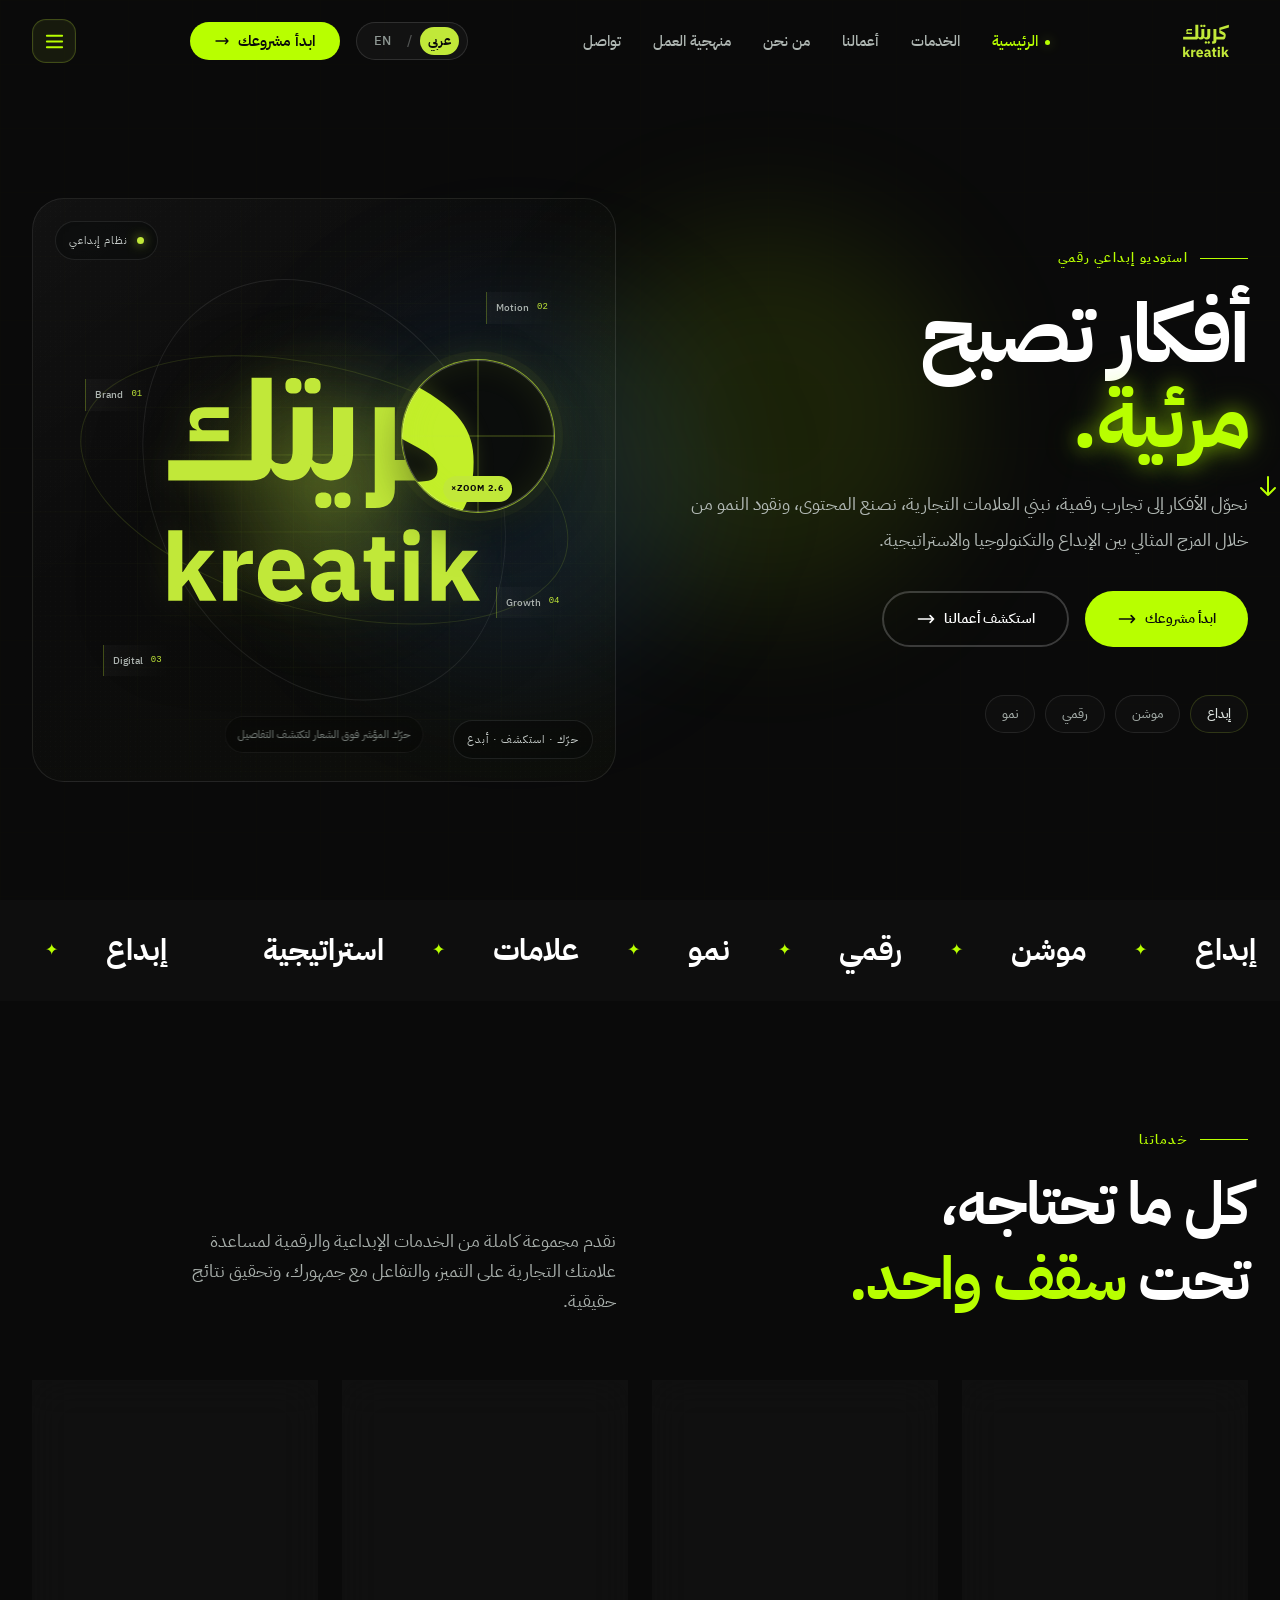
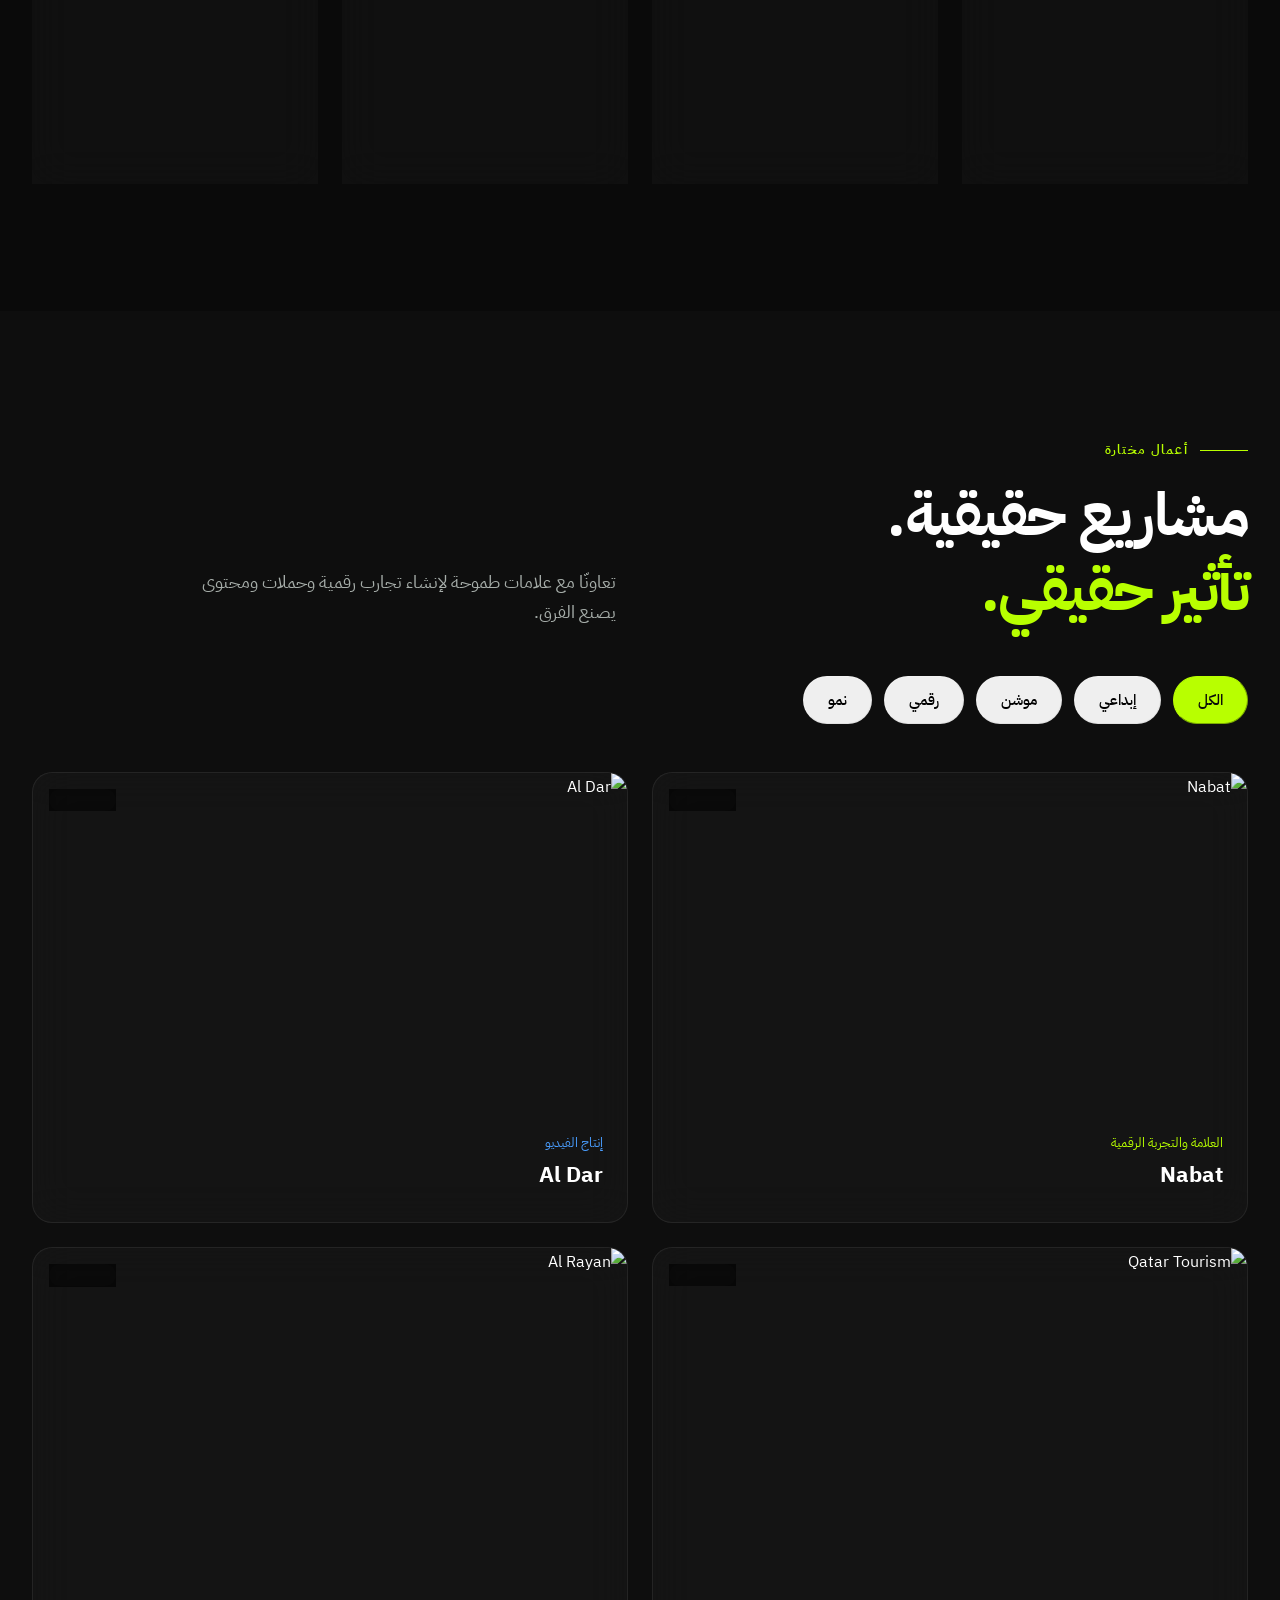
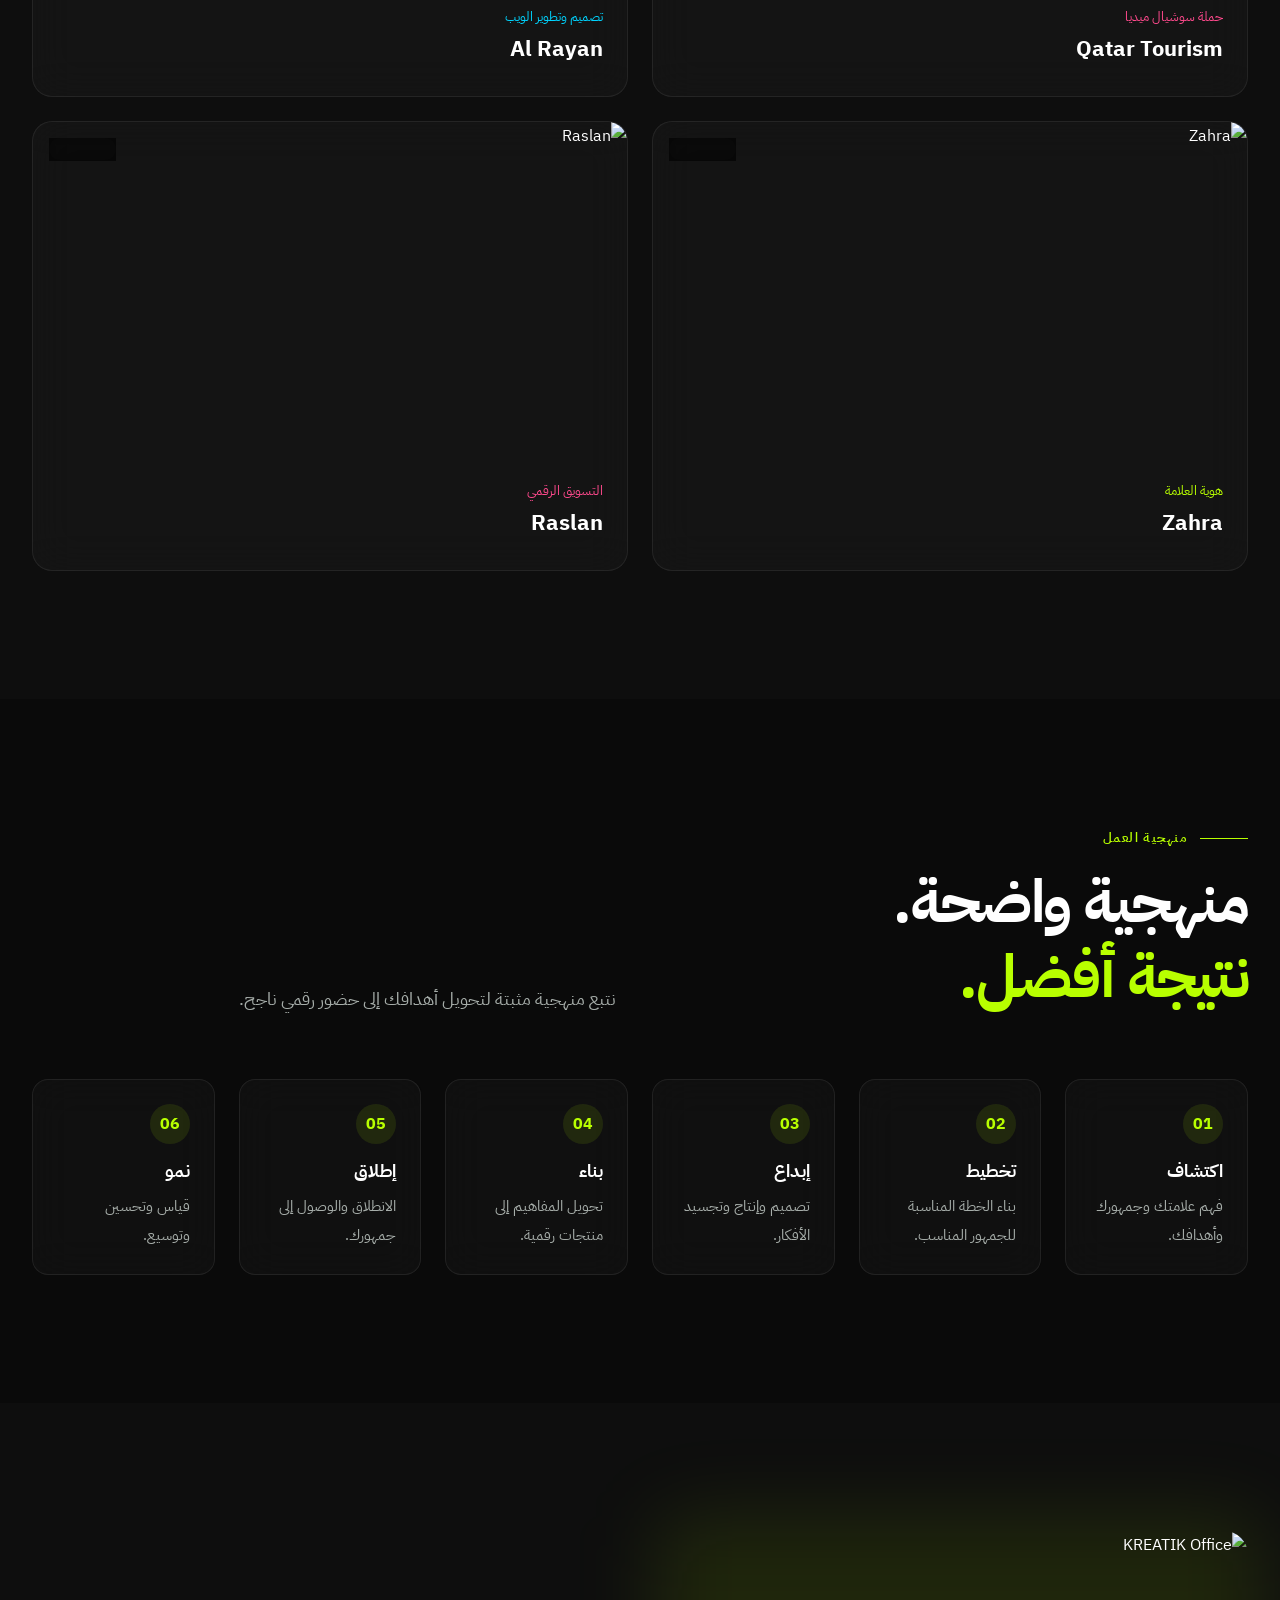
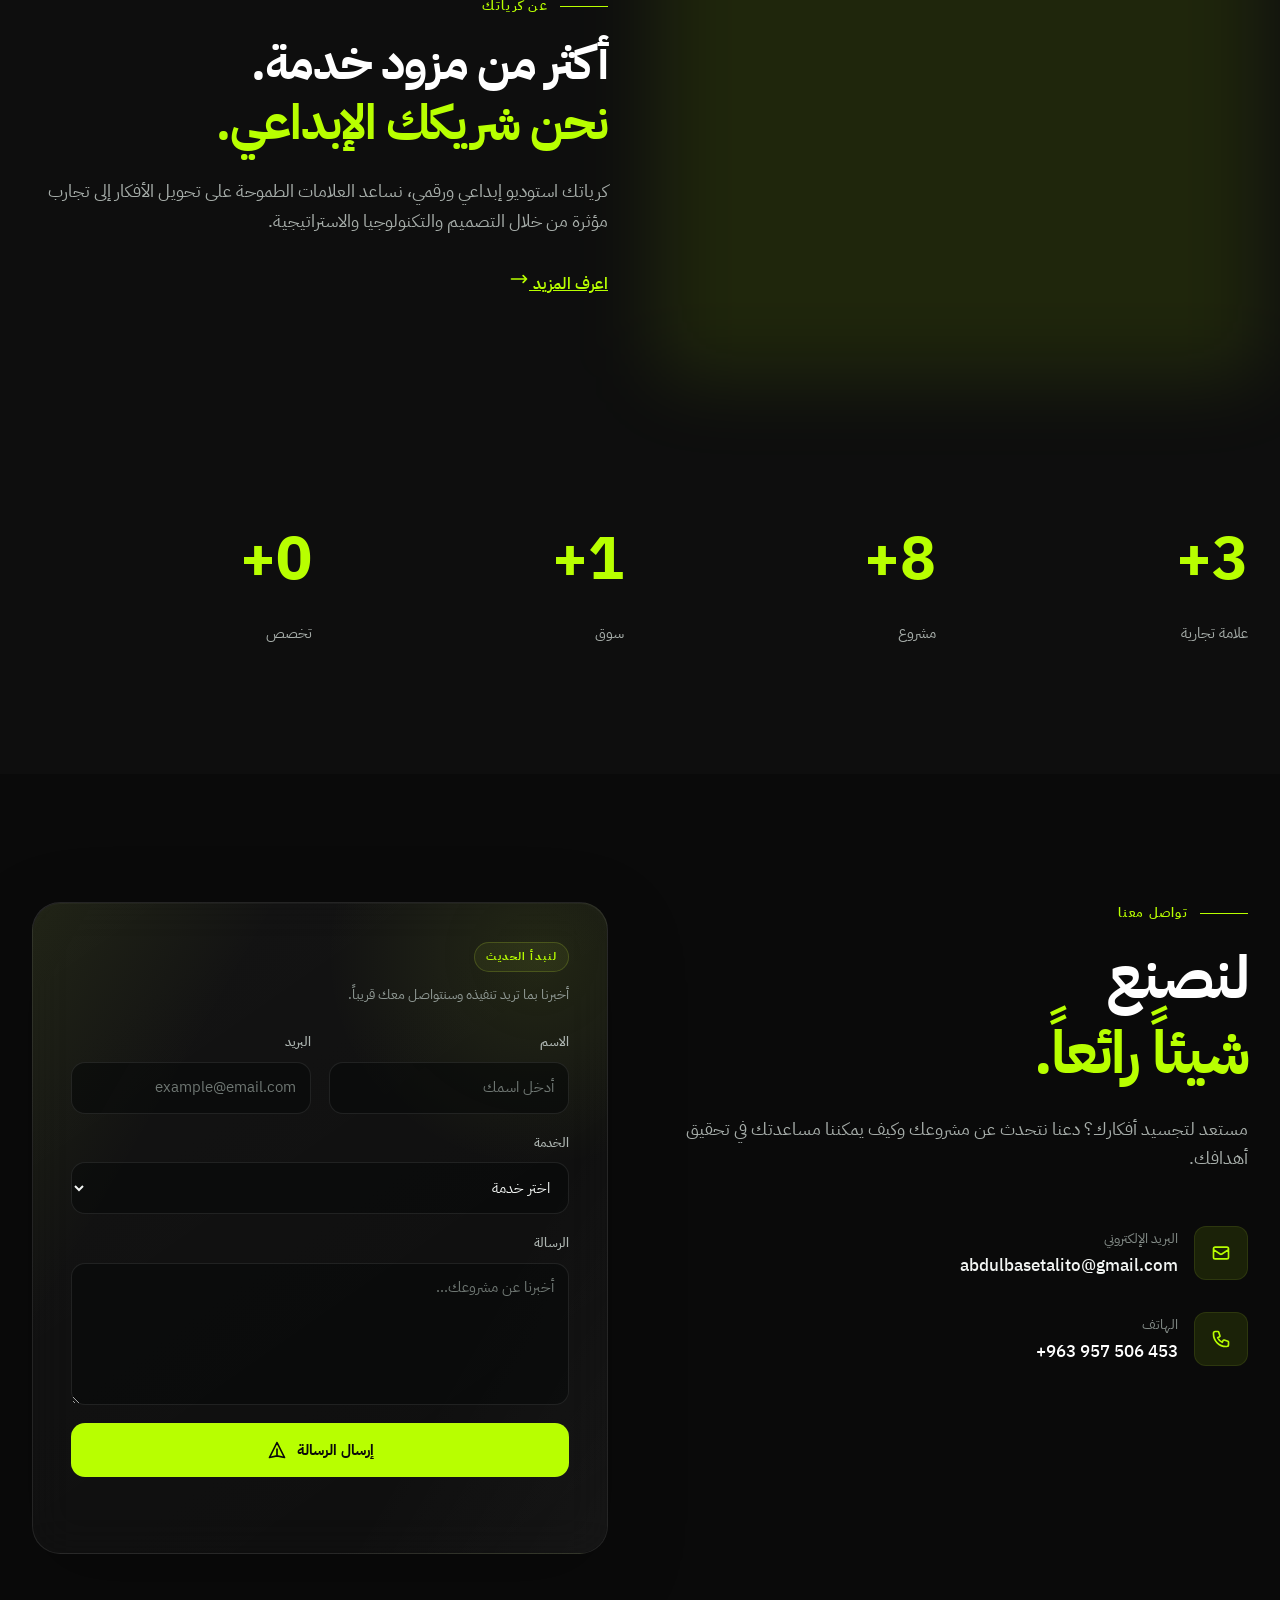
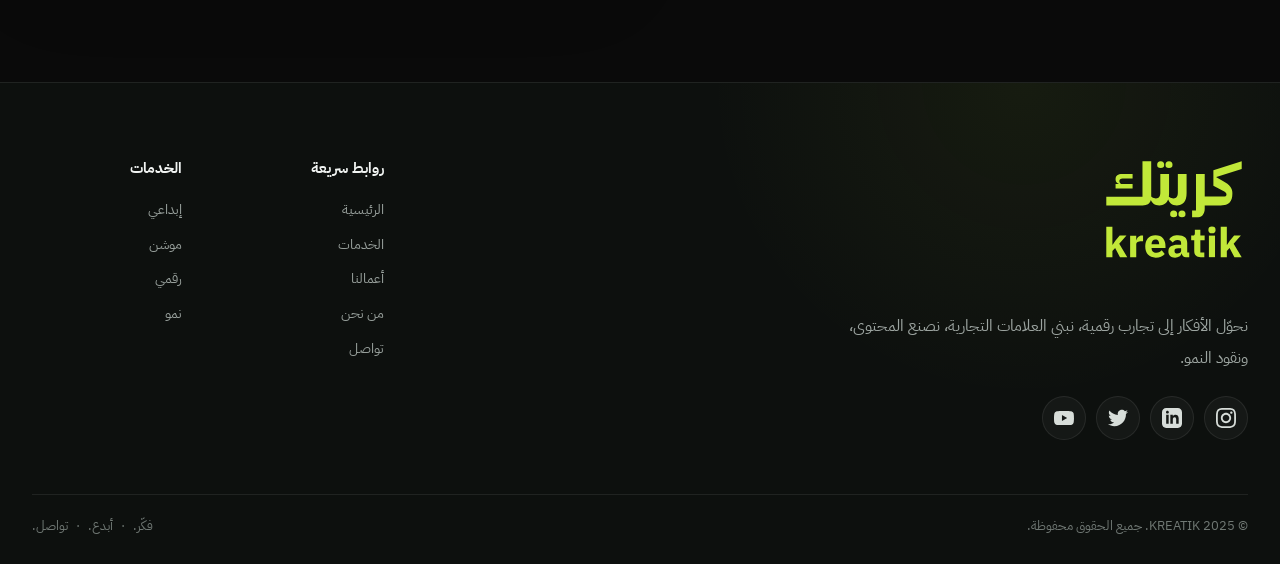
==== commit 28b40dbd: "تحديث شامل للموقع" ====
--- a/index.html
+++ b/index.html
@@ -41,7 +41,7 @@
         </a>
       </div>
 
-      <button class="lg:hidden mobile-trigger" onclick="toggleMobileMenu()" aria-label="فتح القائمة">
+      <button class="lg:hidden mobile-trigger" onclick="toggleMobileMenu()" aria-label="فتح القائمة" aria-expanded="false">
         <svg id="menu-icon" class="w-7 h-7" fill="none" stroke="currentColor" viewBox="0 0 24 24"><path stroke-linecap="round" stroke-linejoin="round" stroke-width="2" d="M4 6h16M4 12h16M4 18h16"/></svg>
         <svg id="close-icon" class="w-7 h-7 hidden" fill="none" stroke="currentColor" viewBox="0 0 24 24"><path stroke-linecap="round" stroke-linejoin="round" stroke-width="2" d="M6 18L18 6M6 6l12 12"/></svg>
       </button>
@@ -476,7 +476,7 @@
             </div>
             <div>
               <div class="text-sm text-gray-400 mb-1" data-en="Email" data-ar="البريد الإلكتروني">البريد الإلكتروني</div>
-              <div class="font-medium">hello@kreatik.studio</div>
+              <div class="font-medium"><a href="mailto:abdulbasetalito@gmail.com" class="contact-email-link">abdulbasetalito@gmail.com</a></div>
             </div>
           </div>
           <div class="contact-item flex items-start gap-4">
@@ -490,21 +490,25 @@
           </div>
         </div>
       </div>
-      <div class="reveal glass rounded-3xl p-8 lg:p-10">
-        <form id="contactForm" class="space-y-6">
-          <div class="grid md:grid-cols-2 gap-6">
-            <div>
-              <label class="block text-sm text-gray-400 mb-2" data-en="Name" data-ar="الاسم">الاسم</label>
-              <input type="text" required class="form-input w-full bg-primary/50 border border-white/10 rounded-xl px-4 py-3 text-white transition" placeholder="أدخل اسمك" data-en-placeholder="Enter your name" data-ar-placeholder="أدخل اسمك">
+      <div class="contact-form-shell reveal">
+        <div class="contact-form-heading">
+          <span class="contact-form-kicker" data-en="LET'S TALK" data-ar="لنبدأ الحديث">لنبدأ الحديث</span>
+          <p data-en="Tell us what you are building and we will get back to you soon." data-ar="أخبرنا بما تريد تنفيذه وسنتواصل معك قريباً.">أخبرنا بما تريد تنفيذه وسنتواصل معك قريباً.</p>
+        </div>
+        <form id="contactForm" class="contact-form" action="https://formspree.io/f/xdeowagg" method="POST" novalidate>
+          <div class="contact-form-grid">
+            <div class="contact-field">
+              <label for="contact-name" data-en="Name" data-ar="الاسم">الاسم</label>
+              <input id="contact-name" name="name" type="text" autocomplete="name" required class="form-input" placeholder="أدخل اسمك" data-en-placeholder="Enter your name" data-ar-placeholder="أدخل اسمك">
             </div>
-            <div>
-              <label class="block text-sm text-gray-400 mb-2" data-en="Email" data-ar="البريد">البريد</label>
-              <input type="email" required class="form-input w-full bg-primary/50 border border-white/10 rounded-xl px-4 py-3 text-white transition" placeholder="example@email.com">
+            <div class="contact-field">
+              <label for="contact-email" data-en="Email" data-ar="البريد">البريد</label>
+              <input id="contact-email" name="email" type="email" autocomplete="email" required class="form-input" placeholder="example@email.com">
             </div>
           </div>
-          <div>
-            <label class="block text-sm text-gray-400 mb-2" data-en="Service" data-ar="الخدمة">الخدمة</label>
-            <select class="form-input w-full bg-primary/50 border border-white/10 rounded-xl px-4 py-3 text-white transition">
+          <div class="contact-field">
+            <label for="contact-service" data-en="Service" data-ar="الخدمة">الخدمة</label>
+            <select id="contact-service" name="service" class="form-input">
               <option value="" data-en="Select a service" data-ar="اختر خدمة">اختر خدمة</option>
               <option value="creative" data-en="Creative" data-ar="إبداعي">إبداعي</option>
               <option value="motion" data-en="Motion" data-ar="موشن">موشن</option>
@@ -512,14 +516,17 @@
               <option value="growth" data-en="Growth" data-ar="نمو">نمو</option>
             </select>
           </div>
-          <div>
-            <label class="block text-sm text-gray-400 mb-2" data-en="Message" data-ar="الرسالة">الرسالة</label>
-            <textarea rows="4" required class="form-input w-full bg-primary/50 border border-white/10 rounded-xl px-4 py-3 text-white transition resize-none" placeholder="أخبرنا عن مشروعك..." data-en-placeholder="Tell us about your project..." data-ar-placeholder="أخبرنا عن مشروعك..."></textarea>
-          </div>
-          <button type="submit" class="w-full btn-primary py-4 rounded-xl font-semibold flex items-center justify-center gap-2">
+          <div class="contact-field">
+            <label for="contact-message" data-en="Message" data-ar="الرسالة">الرسالة</label>
+            <textarea id="contact-message" name="message" rows="5" required class="form-input" placeholder="أخبرنا عن مشروعك..." data-en-placeholder="Tell us about your project..." data-ar-placeholder="أخبرنا عن مشروعك..."></textarea>
+          </div>
+          <input type="hidden" name="_subject" value="New message from KREATIK website">
+          <input type="text" name="_gotcha" tabindex="-1" autocomplete="off" class="form-honeypot" aria-hidden="true">
+          <button id="contact-submit" type="submit" class="contact-submit btn-primary">
             <span data-en="Send Message" data-ar="إرسال الرسالة">إرسال الرسالة</span>
             <svg class="w-5 h-5" fill="none" stroke="currentColor" viewBox="0 0 24 24"><path stroke-linecap="round" stroke-linejoin="round" stroke-width="2" d="M12 19l9 2-9-18-9 18 9-2zm0 0v-8"/></svg>
           </button>
+          <div id="contact-status" class="contact-status" role="status" aria-live="polite"></div>
         </form>
       </div>
     </div>
--- a/css/style.css
+++ b/css/style.css
@@ -772,3 +772,695 @@
   .hero-disciplines{gap:8px;}
   .hero-discipline{min-height:35px;padding:0 13px;font-size:12.5px;}
 }
+
+
+/* ===== KREATIK UX / RESPONSIVE PASS — SEPTEMBER 2026 ===== */
+
+/* Contact form: stronger hierarchy, softer glass, clearer states */
+.contact-form-shell{
+  position:relative;
+  overflow:hidden;
+  padding:clamp(22px,3vw,38px);
+  border:1px solid rgba(255,255,255,.09);
+  border-radius:28px;
+  background:
+    radial-gradient(circle at 88% 8%, rgba(193,232,57,.10), transparent 27%),
+    linear-gradient(145deg, rgba(255,255,255,.045), rgba(255,255,255,.018));
+  box-shadow:0 24px 80px rgba(0,0,0,.22), inset 0 1px 0 rgba(255,255,255,.035);
+  backdrop-filter:blur(22px);
+  -webkit-backdrop-filter:blur(22px);
+}
+.contact-form-shell::before{
+  content:'';
+  position:absolute;
+  inset:0;
+  pointer-events:none;
+  border-radius:inherit;
+  background:linear-gradient(120deg, rgba(193,232,57,.08), transparent 26%, transparent 72%, rgba(255,255,255,.03));
+}
+.contact-form-heading{position:relative;margin-bottom:24px}
+.contact-form-kicker{
+  display:inline-flex;
+  align-items:center;
+  min-height:30px;
+  padding:0 11px;
+  border:1px solid rgba(193,232,57,.20);
+  border-radius:999px;
+  background:rgba(193,232,57,.06);
+  color:var(--k-lime-strong);
+  font-size:11px;
+  font-weight:700;
+  letter-spacing:.10em;
+}
+.contact-form-heading p{
+  margin-top:10px;
+  max-width:38rem;
+  color:#8f9893;
+  font-size:14px;
+  line-height:1.8;
+}
+.contact-form{position:relative;display:grid;gap:18px}
+.contact-form-grid{display:grid;grid-template-columns:repeat(2,minmax(0,1fr));gap:18px}
+.contact-field{display:grid;gap:8px;min-width:0}
+.contact-field label{
+  color:#AEB6B2;
+  font-size:13px;
+  font-weight:500;
+}
+.form-input{
+  width:100%;
+  min-width:0;
+  min-height:52px;
+  padding:12px 14px;
+  border:1px solid rgba(255,255,255,.09);
+  border-radius:14px;
+  background:rgba(8,10,9,.58);
+  color:#F2F5F3;
+  font:400 15px/1.55 'IBM Plex Sans Arabic',sans-serif;
+  transition:border-color .25s ease, box-shadow .25s ease, background .25s ease, transform .25s ease;
+}
+textarea.form-input{min-height:132px;resize:vertical}
+select.form-input{appearance:auto}
+.form-input:hover{border-color:rgba(255,255,255,.16);background:rgba(8,10,9,.68)}
+.form-input:focus{
+  border-color:rgba(193,232,57,.72);
+  background:rgba(8,10,9,.78);
+  box-shadow:0 0 0 4px rgba(193,232,57,.08),0 12px 32px rgba(0,0,0,.16);
+  outline:none;
+}
+.contact-submit{
+  width:100%;
+  min-height:54px;
+  border:1px solid rgba(193,232,57,.18);
+  border-radius:14px;
+  padding:0 18px;
+  font-size:15px;
+  font-weight:700;
+  display:flex;
+  align-items:center;
+  justify-content:center;
+  gap:10px;
+  cursor:pointer;
+  transition:transform .25s ease, box-shadow .25s ease, background .25s ease, opacity .25s ease;
+}
+.contact-submit:hover{
+  transform:translateY(-1px);
+  box-shadow:0 14px 34px rgba(193,232,57,.14);
+}
+.contact-submit:disabled{opacity:.65;cursor:wait;transform:none}
+.contact-submit.is-loading svg{animation:contactSpinner .9s linear infinite}
+@keyframes contactSpinner{to{transform:rotate(360deg)}}
+.contact-status{
+  min-height:20px;
+  font-size:13px;
+  line-height:1.7;
+  color:#89918D;
+  text-align:center;
+}
+.contact-status.is-success{color:#C1E839}
+.contact-status.is-error{color:#FF8F8F}
+.form-honeypot{
+  position:absolute!important;
+  width:1px!important;
+  height:1px!important;
+  padding:0!important;
+  margin:-1px!important;
+  overflow:hidden!important;
+  clip:rect(0,0,0,0)!important;
+  white-space:nowrap!important;
+  border:0!important;
+}
+.contact-email-link{
+  color:#F2F5F3;
+  text-decoration:none;
+  transition:color .2s ease;
+  overflow-wrap:anywhere;
+}
+.contact-email-link:hover{color:var(--k-lime-strong)}
+
+/* Responsive foundations */
+img,svg,video{max-width:100%;height:auto}
+button,input,textarea,select{font:inherit}
+body{min-width:320px}
+section{scroll-margin-top:82px}
+#navbar .max-w-7xl{width:100%}
+#mobile-menu-container{overscroll-behavior:contain}
+.mobile-menu-panel{overscroll-behavior:contain}
+
+/* Tablet: let content breathe while keeping the desktop rhythm */
+@media (max-width:1024px){
+  #navbar > div{padding-left:24px;padding-right:24px}
+  .hero-creative-stage{width:100%}
+  .contact-form-shell{border-radius:24px}
+}
+
+/* Mobile: deliberate single-column layout and safe spacing */
+@media (max-width:767px){
+  #navbar > div{padding-left:16px;padding-right:16px}
+  #navbar .h-20{height:68px}
+  #navbar .kreatik-logo-image{width:84px!important}
+  section{scroll-margin-top:70px}
+  .hero-creative-stage{min-height:390px;aspect-ratio:auto;height:390px}
+  .hero-title{font-size:clamp(2.7rem,13vw,4rem);max-width:100%;line-height:1.08}
+  .hero-copy{max-width:100%;font-size:15.5px;line-height:1.85}
+  .hero-disciplines{max-width:100%}
+  .contact-form-shell{padding:20px 16px;border-radius:22px}
+  .contact-form-grid{grid-template-columns:1fr;gap:16px}
+  .contact-form{gap:16px}
+  .contact-form-heading{margin-bottom:20px}
+  .contact-form-heading p{font-size:13.5px;line-height:1.75}
+  .form-input{min-height:50px;font-size:16px}
+  textarea.form-input{min-height:120px}
+  .contact-submit{min-height:52px}
+  .contact-info-list{gap:18px}
+  .contact-item{align-items:flex-start!important}
+  .contact-item>.w-12{width:48px;height:48px;flex:0 0 48px}
+  .contact-item .font-medium{font-size:15px;line-height:1.55}
+  .mobile-menu-panel{max-width:min(390px,100vw)}
+  .mobile-menu-header{padding:16px}
+  .mobile-menu-header .kreatik-logo-image{width:100px!important}
+  .mobile-nav-item{padding:17px 16px;font-size:1.22rem}
+  .mobile-nav-item:hover,.mobile-nav-item.active{padding-right:24px}
+  html[dir="ltr"] .mobile-nav-item:hover,html[dir="ltr"] .mobile-nav-item.active{padding-left:24px;padding-right:16px}
+  .mobile-menu-footer{padding:16px}
+  .site-footer{padding:48px 0 22px}
+  .footer-top{grid-template-columns:1fr;gap:28px}
+  .footer-brand{grid-column:auto}
+  .footer-bottom{gap:10px}
+  .footer-bottom p,.footer-bottom>div{font-size:12px;line-height:1.7}
+  .hero-pointer-hint{pointer-events:none}
+  .hero-creative-stage{cursor:default}
+}
+
+/* Narrow phones: avoid oversized type and edge collisions */
+@media (max-width:420px){
+  #navbar .kreatik-logo-image{width:78px!important}
+  .hero-title{font-size:clamp(2.45rem,12.6vw,3.3rem)}
+  .hero-creative-stage{height:350px;min-height:350px;border-radius:20px}
+  .hero-floating-tag{max-width:44%;overflow:hidden;text-overflow:ellipsis}
+  .tag-top{left:10px;top:10px}
+  .tag-bottom{right:10px;bottom:10px}
+  .hero-pointer-hint{max-width:78%;padding:7px 10px}
+  .contact-form-shell{padding:18px 14px}
+  .contact-form-kicker{font-size:10px}
+}
+
+/* Accessibility / touch: no hover-lift surprises on touch devices */
+@media (hover:none){
+  .service-card:hover,.btn-primary:hover,.contact-submit:hover{transform:none}
+  .kreatik-logo:hover{transform:none}
+}
+
+
+/* ===== V6 VISUAL POLISH ===== */
+/* Header: reduce the brand mark without changing the surrounding layout */
+#navbar .kreatik-logo-image{
+  width:84px !important;
+  height:auto !important;
+  max-height:36px !important;
+}
+#navbar .kreatik-logo{
+  min-width:84px !important;
+}
+
+/* CTA buttons: never inherit browser link underlines */
+.btn-primary,
+.btn-outline,
+.contact-submit{
+  text-decoration:none !important;
+}
+
+/* Portfolio media: preserve image proportions and use a consistent editorial frame */
+#work-grid .work-card > .relative{
+  height:auto !important;
+  aspect-ratio:16 / 9;
+  min-height:0;
+}
+#work-grid .work-image{
+  position:absolute;
+  inset:0;
+  width:100%;
+  height:100%;
+  display:block;
+  overflow:hidden;
+}
+#work-grid .work-image img{
+  display:block;
+  width:100% !important;
+  height:100% !important;
+  object-fit:cover;
+  object-position:center;
+  transform:none;
+}
+#work-grid .work-card:hover .work-image img{
+  transform:scale(1.025);
+}
+
+/* Footer: three real columns only, so Quick Links / Services sit at the left edge */
+.footer-top{
+  grid-template-columns:minmax(0,1.55fr) 180px 180px;
+  gap:52px;
+}
+.footer-column{
+  text-align:left;
+}
+html[dir="rtl"] .footer-column{
+  text-align:left;
+}
+.footer-column ul{
+  justify-items:start;
+  text-align:left;
+}
+.footer-column a,
+.footer-title{
+  text-align:left;
+}
+
+@media (max-width:1100px){
+  .footer-top{
+    grid-template-columns:minmax(0,1.4fr) 160px 160px;
+    gap:34px;
+  }
+}
+
+@media (max-width:767px){
+  #navbar .kreatik-logo-image{
+    width:76px !important;
+    max-height:34px !important;
+  }
+  #navbar .kreatik-logo{
+    min-width:76px !important;
+  }
+  #work-grid .work-card > .relative{
+    aspect-ratio:16 / 9;
+  }
+  .footer-top{
+    grid-template-columns:1fr;
+    gap:26px;
+  }
+  .footer-column,
+  html[dir="rtl"] .footer-column{
+    width:100%;
+    text-align:left;
+  }
+  .footer-column ul{
+    justify-items:start;
+  }
+}
+
+@media (max-width:420px){
+  #navbar .kreatik-logo-image{
+    width:70px !important;
+    max-height:31px !important;
+  }
+  #navbar .kreatik-logo{
+    min-width:70px !important;
+  }
+}
+
+/* ===== V7 MOBILE MENU + FOOTER REFINEMENT ===== */
+
+/* Footer: keep the navigation/service columns visually anchored to the left side */
+.footer-top{
+  grid-template-columns:minmax(0,1fr) 150px 150px;
+  align-items:start;
+}
+.footer-column{
+  width:150px;
+  justify-self:start;
+  text-align:left !important;
+}
+.footer-column ul{
+  justify-items:start !important;
+  text-align:left !important;
+}
+.footer-column a,
+.footer-title{
+  display:block;
+  width:max-content;
+  max-width:100%;
+  text-align:left !important;
+}
+.footer-title{margin-bottom:16px}
+.footer-column a{line-height:1.7}
+
+@media (max-width:1100px) and (min-width:768px){
+  .footer-top{
+    grid-template-columns:minmax(0,1fr) 140px 140px;
+    gap:30px;
+  }
+  .footer-column{width:140px}
+}
+
+@media (max-width:767px){
+  .site-footer{
+    padding:52px 0 24px;
+  }
+  .site-footer > .max-w-7xl{
+    padding-left:20px;
+    padding-right:20px;
+  }
+  .footer-top{
+    grid-template-columns:minmax(0,1fr) minmax(0,1fr);
+    gap:34px 30px;
+    margin-bottom:38px;
+  }
+  .footer-brand{
+    grid-column:1 / -1;
+  }
+  .footer-column{
+    width:auto;
+    justify-self:start;
+    min-width:0;
+  }
+  .footer-column a,
+  .footer-title{
+    width:auto;
+    max-width:none;
+    text-align:left !important;
+  }
+  .footer-column ul{gap:9px}
+  .footer-column a{font-size:14px!important}
+  .footer-title{font-size:14px;margin-bottom:14px}
+}
+
+/* Mobile navigation: narrower, calmer and closer to the KREATIK visual system */
+@media (max-width:767px){
+  .mobile-overlay{
+    background:rgba(0,0,0,.62);
+    backdrop-filter:blur(10px);
+    -webkit-backdrop-filter:blur(10px);
+  }
+  .mobile-menu-panel{
+    width:min(88vw,360px);
+    max-width:360px;
+    height:100dvh;
+    background:
+      radial-gradient(circle at 90% 0%, rgba(184,255,0,.055), transparent 32%),
+      linear-gradient(180deg,#111311 0%,#0A0C0B 100%);
+    border-left:1px solid rgba(184,255,0,.14);
+    box-shadow:-28px 0 70px rgba(0,0,0,.45);
+  }
+  html[dir="ltr"] .mobile-menu-panel{
+    width:min(88vw,360px);
+    border-right:1px solid rgba(184,255,0,.14);
+    box-shadow:28px 0 70px rgba(0,0,0,.45);
+  }
+  .mobile-menu-header{
+    padding:18px 18px 17px;
+    min-height:78px;
+    gap:16px;
+  }
+  .mobile-menu-header .kreatik-logo-image{
+    width:92px !important;
+    max-height:34px !important;
+  }
+  .mobile-menu-header > button{
+    width:38px;
+    height:38px;
+    padding:0 !important;
+    display:grid;
+    place-items:center;
+    border:1px solid rgba(255,255,255,.10);
+    border-radius:12px !important;
+    background:rgba(255,255,255,.035);
+    color:#C6CEC9;
+    flex:0 0 38px;
+    transition:all .25s ease;
+  }
+  .mobile-menu-header > button:hover{
+    color:#B8FF00;
+    border-color:rgba(184,255,0,.32);
+    background:rgba(184,255,0,.07);
+  }
+  .mobile-menu-header > button svg{
+    width:19px !important;
+    height:19px !important;
+  }
+  .mobile-menu-nav{
+    padding:8px 0;
+    overflow:visible;
+  }
+  .mobile-nav-item{
+    padding:0 18px !important;
+    min-height:62px;
+    display:flex;
+    align-items:center;
+    justify-content:flex-start;
+    font-size:1.05rem;
+    font-weight:500;
+    color:#9EA7A2;
+    border-bottom:1px solid rgba(255,255,255,.055);
+    letter-spacing:-.01em;
+  }
+  .mobile-nav-item:first-child{
+    border-top:1px solid rgba(255,255,255,.055);
+  }
+  .mobile-nav-item::before{
+    right:auto;
+    left:0;
+    width:0;
+    height:34px;
+    border-radius:0 3px 3px 0;
+    transition:width .25s ease;
+  }
+  html[dir="rtl"] .mobile-nav-item::before{
+    right:0;
+    left:auto;
+    border-radius:3px 0 0 3px;
+  }
+  .mobile-nav-item:hover,
+  .mobile-nav-item.active{
+    padding-right:18px !important;
+    padding-left:24px !important;
+    color:#B8FF00;
+    background:rgba(184,255,0,.035);
+  }
+  html[dir="ltr"] .mobile-nav-item:hover,
+  html[dir="ltr"] .mobile-nav-item.active{
+    padding-left:24px !important;
+    padding-right:18px !important;
+  }
+  .mobile-nav-item:hover::before,
+  .mobile-nav-item.active::before{
+    width:3px;
+  }
+  .mobile-menu-footer{
+    padding:18px;
+    border-top:1px solid rgba(255,255,255,.07);
+    background:rgba(7,9,8,.34);
+  }
+  .mobile-menu-footer button,
+  .mobile-menu-footer > a{
+    min-height:49px;
+    padding-top:12px !important;
+    padding-bottom:12px !important;
+    border-radius:14px !important;
+  }
+  .mobile-menu-footer button{
+    background:rgba(255,255,255,.025);
+    border-color:rgba(255,255,255,.12) !important;
+    color:#D9DEDB;
+  }
+  .mobile-menu-footer button:hover{
+    background:rgba(184,255,0,.055);
+    border-color:rgba(184,255,0,.28) !important;
+    color:#B8FF00;
+  }
+  .mobile-menu-footer > a{
+    box-shadow:0 10px 24px rgba(184,255,0,.10);
+  }
+}
+
+@media (max-width:420px){
+  .mobile-menu-panel{
+    width:min(90vw,350px);
+  }
+  .mobile-menu-header{
+    padding:16px;
+    min-height:74px;
+  }
+  .mobile-menu-header .kreatik-logo-image{
+    width:88px !important;
+  }
+  .mobile-nav-item{
+    min-height:58px;
+    font-size:1rem;
+  }
+  .mobile-menu-footer{padding:16px}
+}
+
+/* ===== V8: unified side menu + polished mobile footer ===== */
+
+/* Keep the sidebar visually identical across viewport sizes; only its width changes. */
+.mobile-menu-panel{
+  width:min(390px, 92vw);
+  max-width:390px;
+  background:
+    radial-gradient(circle at 88% 4%, rgba(184,255,0,.055), transparent 30%),
+    linear-gradient(180deg,#111311 0%,#0A0C0B 100%);
+  border-left:1px solid rgba(184,255,0,.14);
+  box-shadow:-26px 0 70px rgba(0,0,0,.46);
+}
+html[dir="ltr"] .mobile-menu-panel{
+  width:min(390px, 92vw);
+  border-left:0;
+  border-right:1px solid rgba(184,255,0,.14);
+  box-shadow:26px 0 70px rgba(0,0,0,.46);
+}
+
+.mobile-menu-header{
+  min-height:88px;
+  padding:18px 20px;
+  gap:18px;
+  border-bottom:1px solid rgba(255,255,255,.07);
+}
+.mobile-menu-header .kreatik-logo-image{
+  width:104px !important;
+  height:auto !important;
+  max-height:42px !important;
+}
+.mobile-menu-header > button{
+  width:42px;
+  height:42px;
+  flex:0 0 42px;
+  display:grid;
+  place-items:center;
+  padding:0 !important;
+  border-radius:13px !important;
+  background:rgba(255,255,255,.045);
+  border:1px solid rgba(255,255,255,.12);
+  color:#D5DAD7;
+}
+.mobile-menu-header > button svg{width:19px !important;height:19px !important}
+
+.mobile-menu-nav{
+  padding:12px 0;
+  overflow:visible;
+}
+.mobile-nav-item{
+  min-height:64px;
+  padding:0 20px !important;
+  display:flex;
+  align-items:center;
+  font-size:1.1rem;
+  font-weight:500;
+  color:#A3AAA7;
+  border-bottom:1px solid rgba(255,255,255,.055);
+  background:transparent;
+}
+.mobile-nav-item:first-child{border-top:1px solid rgba(255,255,255,.055)}
+.mobile-nav-item:hover,
+.mobile-nav-item.active{
+  color:#B8FF00;
+  background:rgba(184,255,0,.035);
+  padding-right:28px !important;
+  padding-left:20px !important;
+}
+html[dir="ltr"] .mobile-nav-item:hover,
+html[dir="ltr"] .mobile-nav-item.active{
+  padding-left:28px !important;
+  padding-right:20px !important;
+}
+.mobile-nav-item::before{
+  height:38px;
+  border-radius:3px 0 0 3px;
+}
+html[dir="ltr"] .mobile-nav-item::before{border-radius:0 3px 3px 0}
+
+.mobile-menu-footer{
+  padding:18px 20px 20px;
+  border-top:1px solid rgba(255,255,255,.07);
+  background:rgba(7,9,8,.34);
+}
+.mobile-menu-footer button,
+.mobile-menu-footer > a{
+  min-height:52px;
+  border-radius:16px !important;
+}
+.mobile-menu-footer button{margin-bottom:10px !important}
+
+/* Desktop/tablet: same component language as mobile, with a touch more breathing room. */
+@media (min-width:768px){
+  .mobile-menu-panel{width:390px;max-width:390px}
+  .mobile-menu-header{padding:20px 22px;min-height:92px}
+  .mobile-menu-nav{padding:14px 0}
+  .mobile-nav-item{min-height:68px;padding:0 22px !important;font-size:1.16rem}
+  .mobile-nav-item:hover,.mobile-nav-item.active{padding-right:30px !important}
+  html[dir="ltr"] .mobile-nav-item:hover,html[dir="ltr"] .mobile-nav-item.active{padding-left:30px !important;padding-right:22px !important}
+  .mobile-menu-footer{padding:20px 22px 22px}
+}
+
+/* Mobile footer: two clean navigation cards instead of a loose vertical stack. */
+@media (max-width:767px){
+  .site-footer{
+    padding:46px 0 20px;
+  }
+  .site-footer > .max-w-7xl{
+    padding-left:18px;
+    padding-right:18px;
+  }
+  .footer-top{
+    grid-template-columns:repeat(2,minmax(0,1fr));
+    gap:14px;
+    margin-bottom:30px;
+  }
+  .footer-brand{
+    grid-column:1 / -1;
+    padding-bottom:8px;
+  }
+  .footer-column{
+    width:auto !important;
+    min-width:0;
+    justify-self:stretch !important;
+    padding:16px 15px 18px;
+    border:1px solid rgba(255,255,255,.07);
+    border-radius:18px;
+    background:rgba(255,255,255,.018);
+    text-align:right !important;
+  }
+  html[dir="ltr"] .footer-column{text-align:left !important}
+  .footer-title,
+  .footer-column a{
+    width:auto !important;
+    max-width:100%;
+    text-align:inherit !important;
+  }
+  .footer-title{
+    margin-bottom:13px !important;
+    font-size:14px !important;
+    font-weight:700;
+    color:#F2F4F3;
+  }
+  .footer-column ul{
+    gap:8px !important;
+    justify-items:stretch !important;
+    text-align:inherit !important;
+  }
+  .footer-column li{display:block}
+  .footer-column a{
+    display:block;
+    font-size:13px !important;
+    line-height:1.8 !important;
+    color:#8F9894 !important;
+  }
+  .footer-column a:hover{color:#B8FF00 !important}
+  .footer-bottom{
+    padding-top:18px;
+    border-top:1px solid rgba(255,255,255,.06);
+    gap:7px;
+  }
+  .footer-brand p{font-size:14px;line-height:1.85}
+  .footer-brand .social-links{margin-top:18px}
+}
+
+@media (max-width:420px){
+  .footer-top{gap:10px}
+  .footer-column{padding:14px 12px 16px;border-radius:16px}
+  .footer-title{font-size:13px !important}
+  .footer-column a{font-size:12.5px !important}
+  .mobile-menu-header{padding:16px 17px;min-height:82px}
+  .mobile-menu-header .kreatik-logo-image{width:98px !important;max-height:40px !important}
+  .mobile-nav-item{min-height:60px;font-size:1.03rem}
+  .mobile-menu-footer{padding:16px 17px 18px}
+}
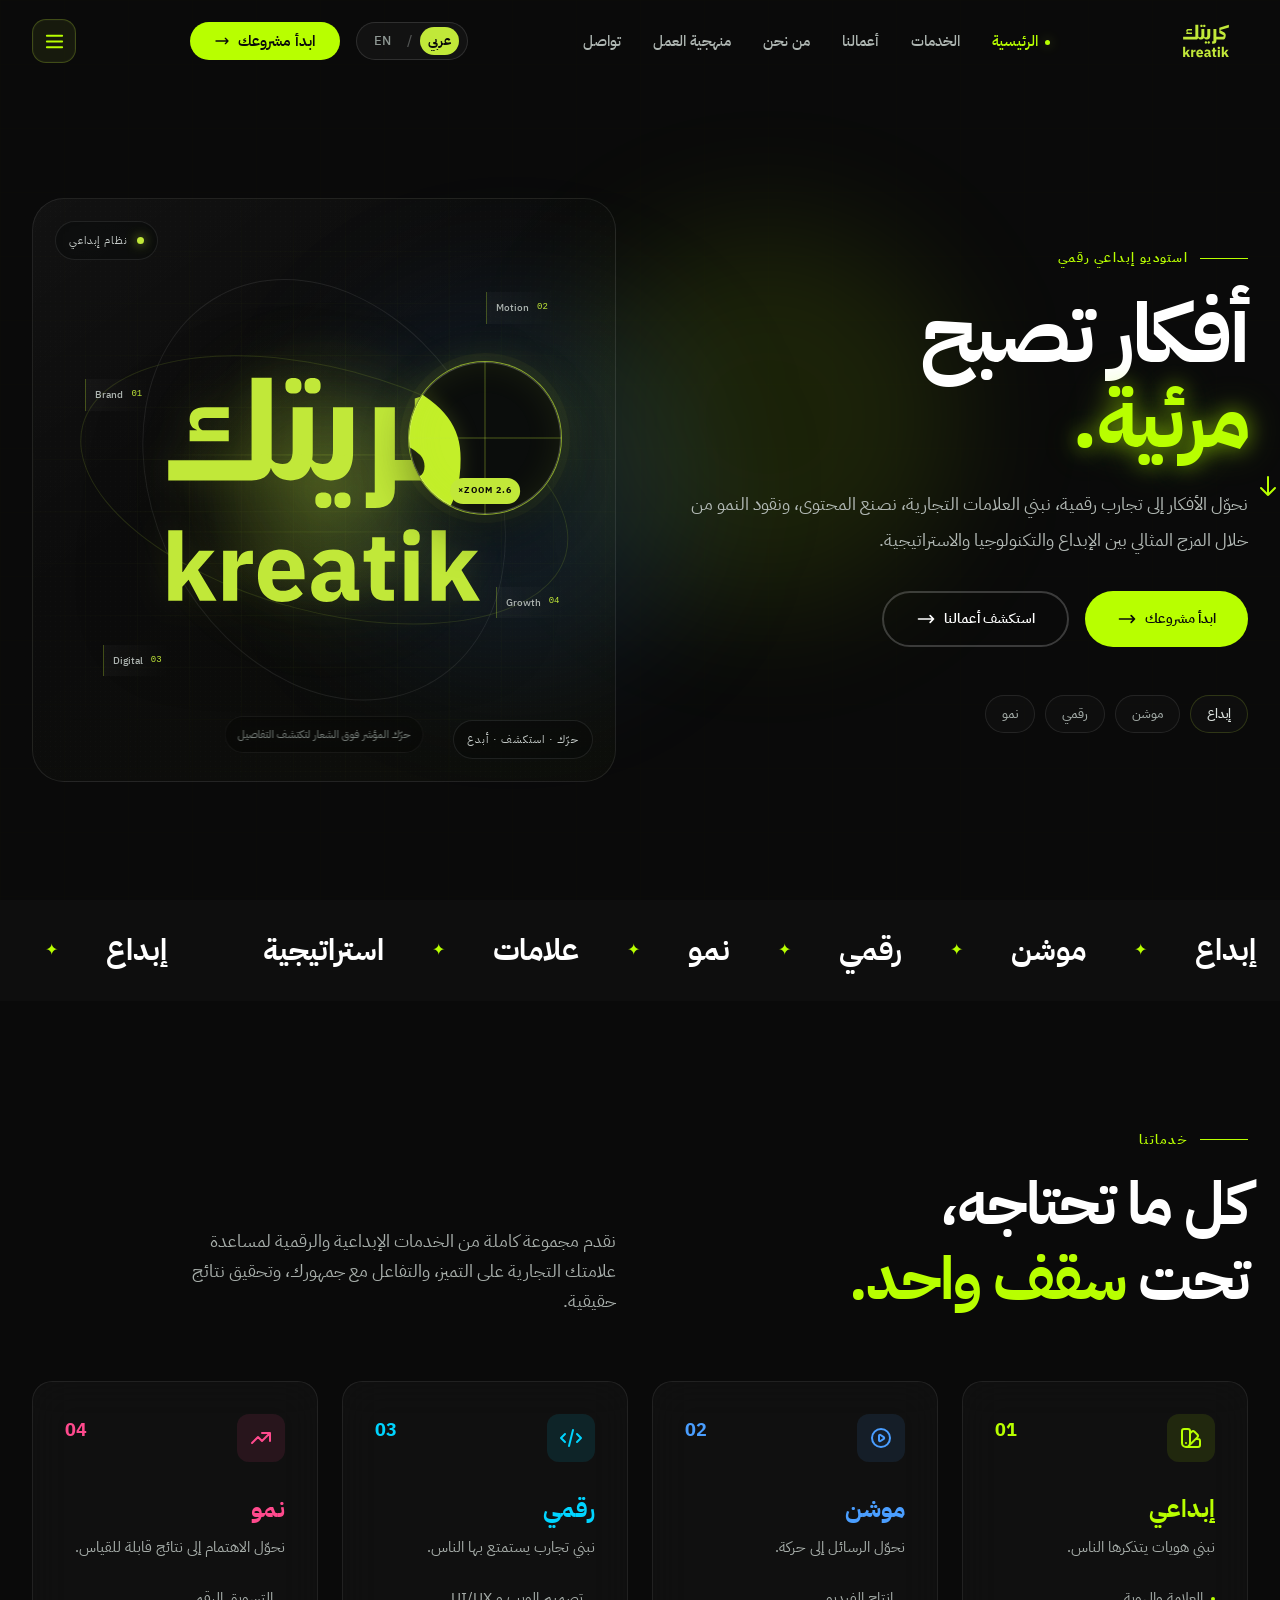
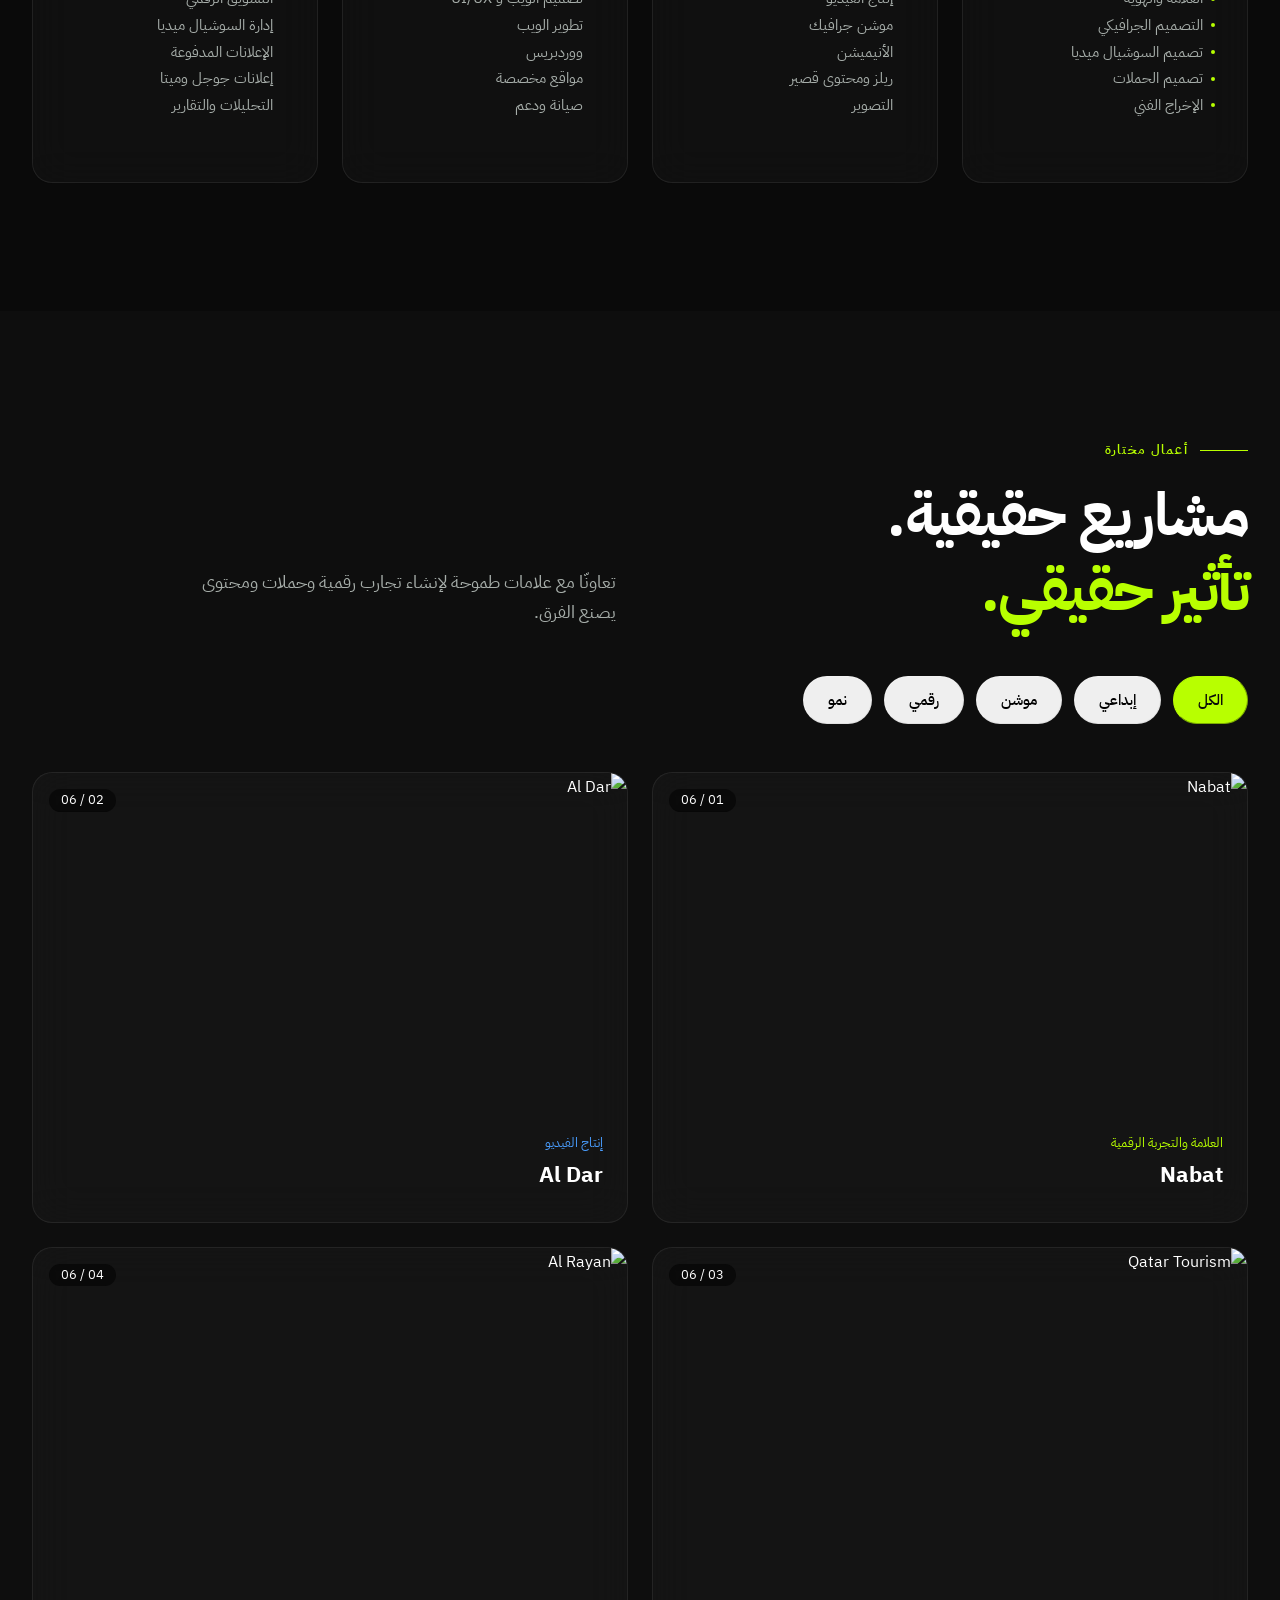
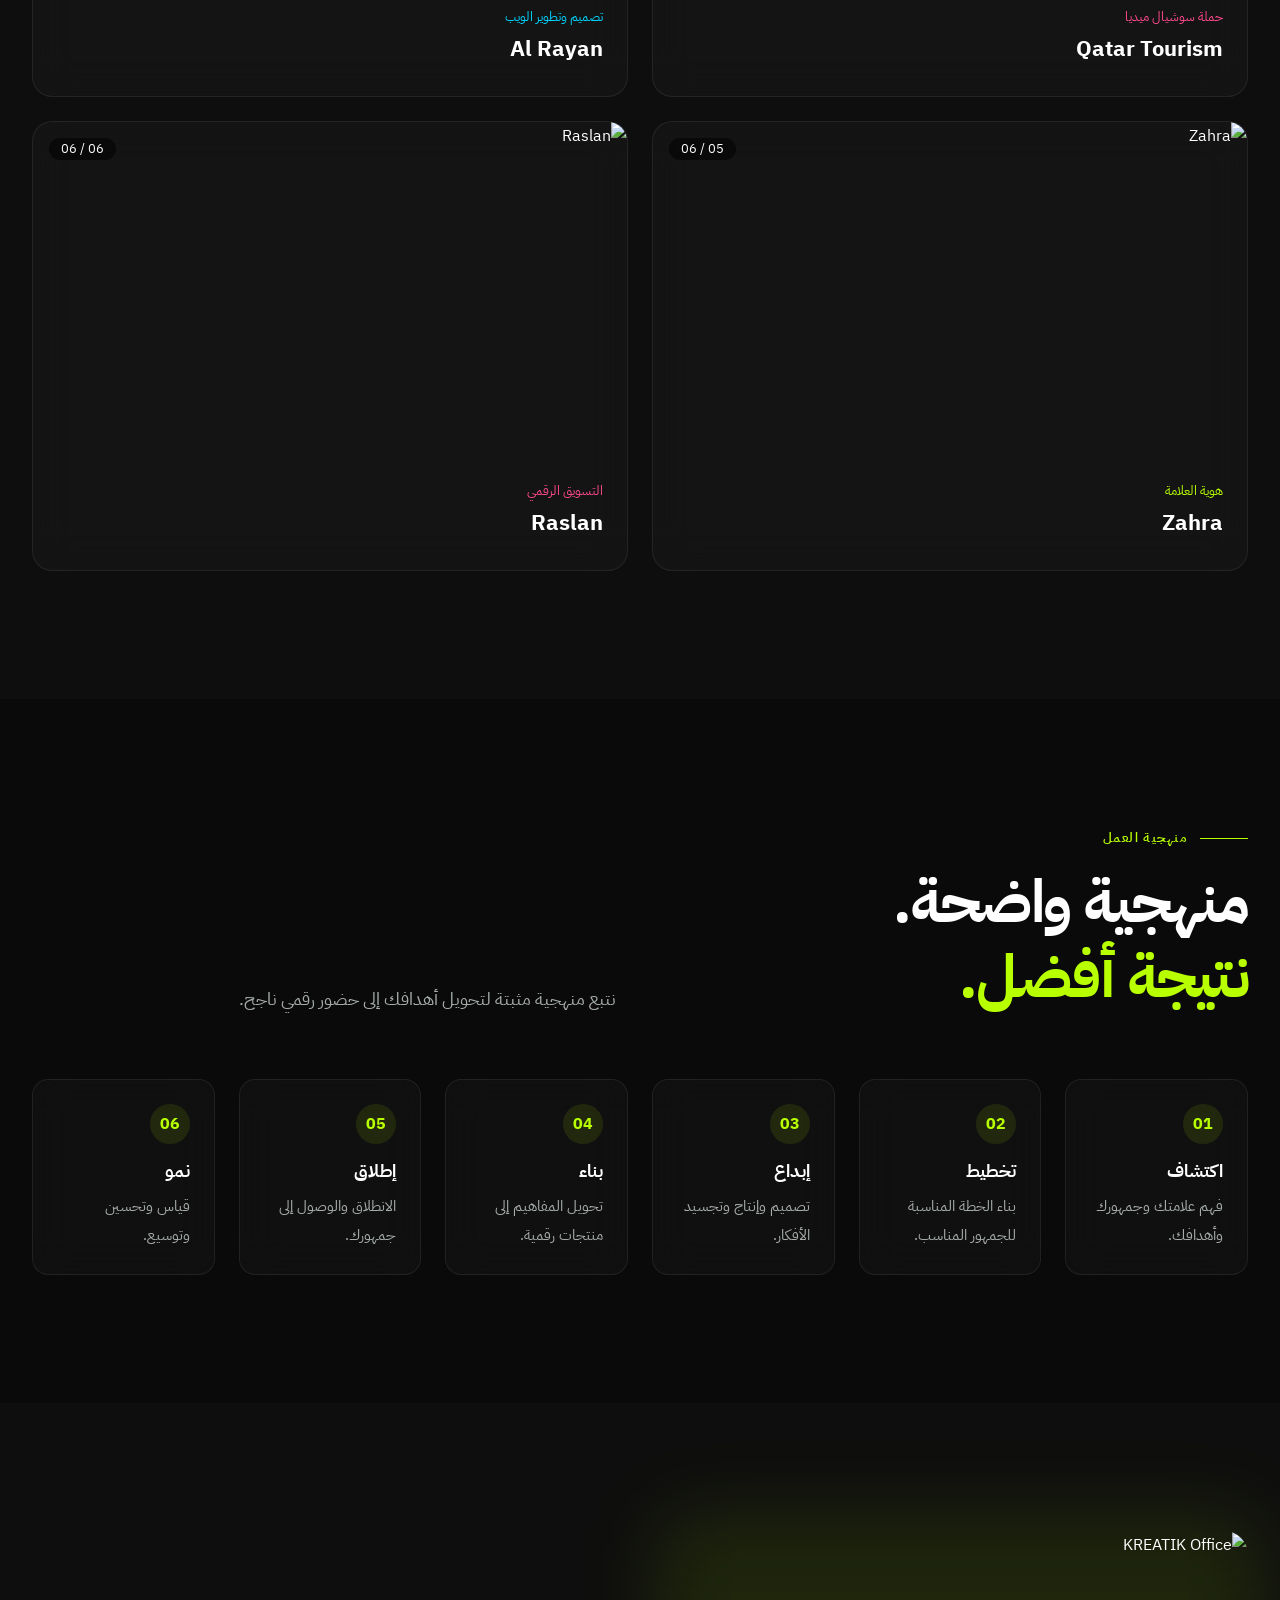
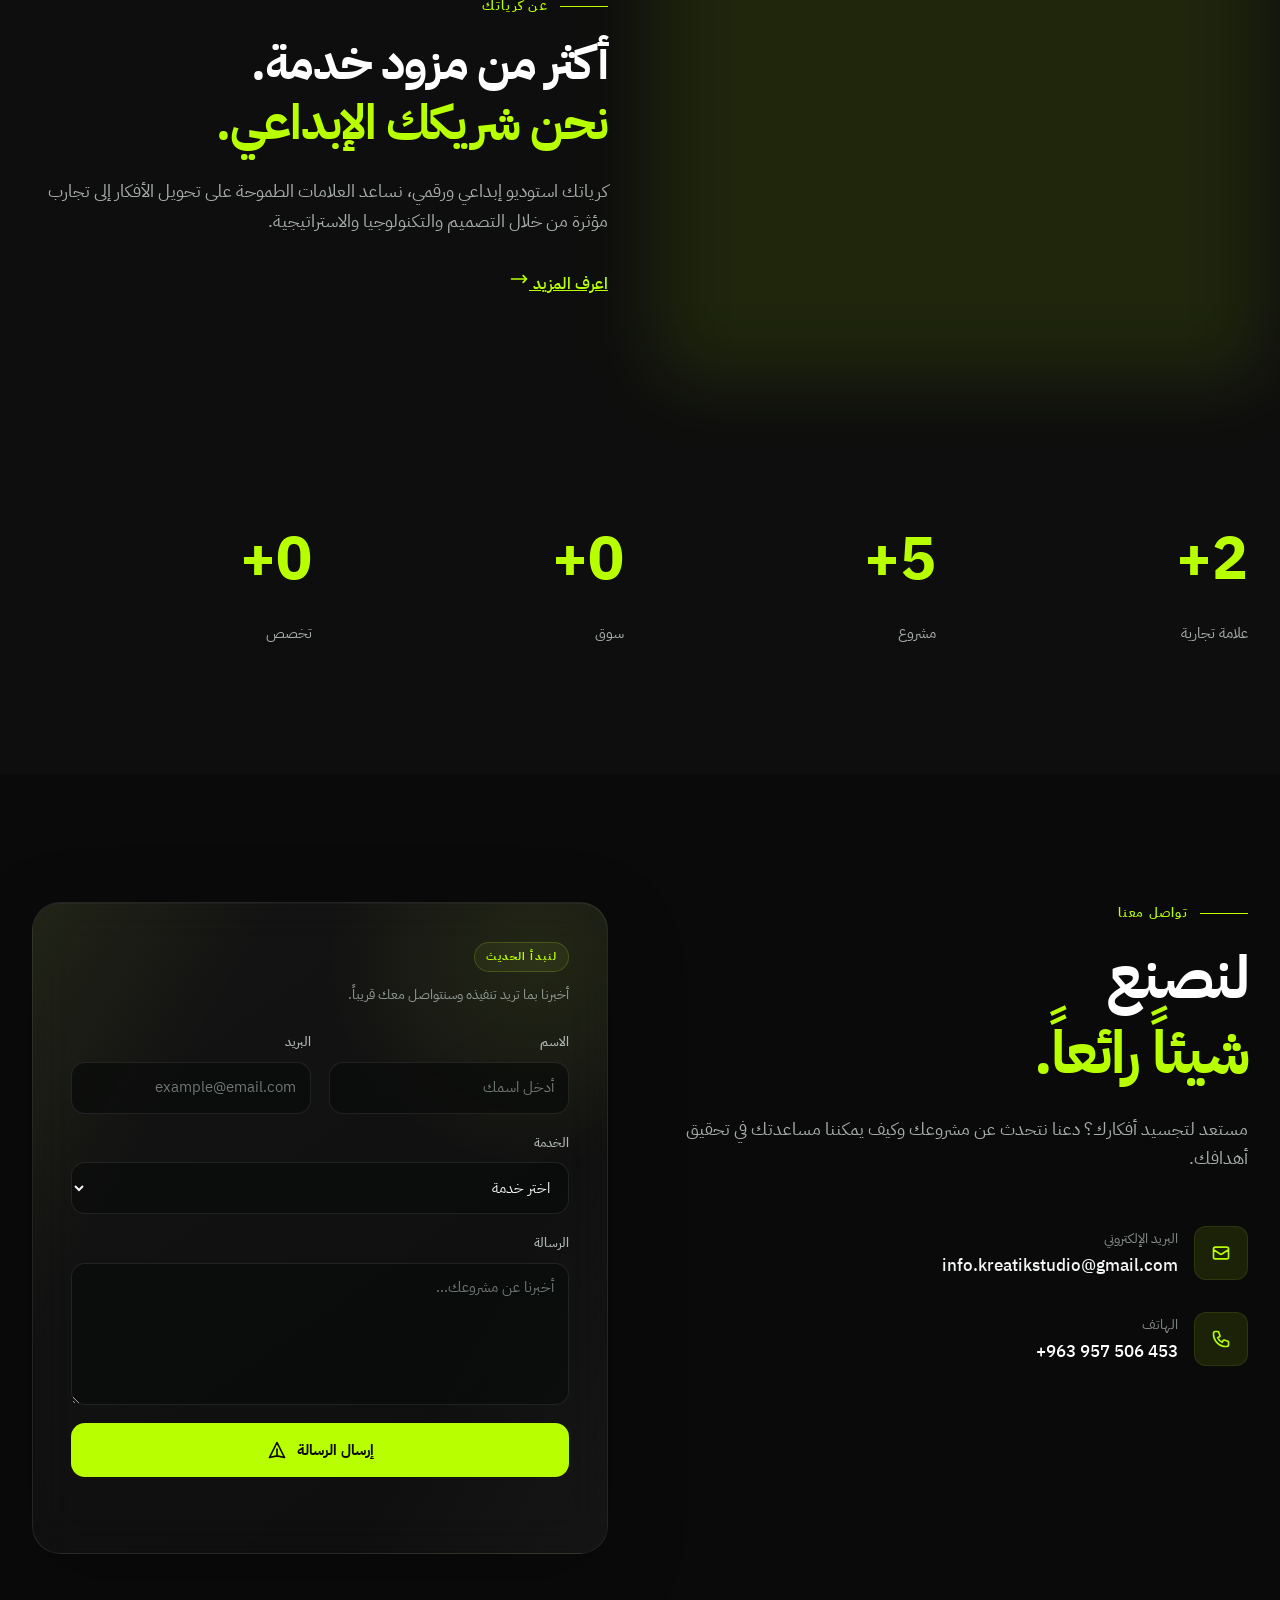
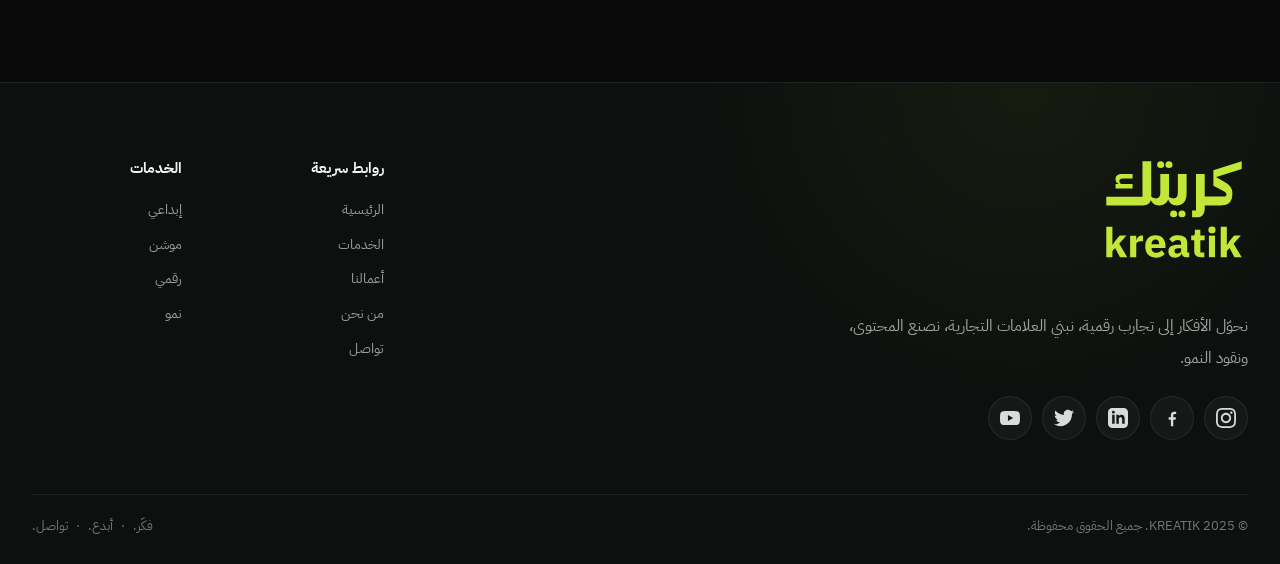
==== commit 78ccd88a: "تحديث مواقع التواصل" ====
--- a/index.html
+++ b/index.html
@@ -476,7 +476,7 @@
             </div>
             <div>
               <div class="text-sm text-gray-400 mb-1" data-en="Email" data-ar="البريد الإلكتروني">البريد الإلكتروني</div>
-              <div class="font-medium"><a href="mailto:abdulbasetalito@gmail.com" class="contact-email-link">abdulbasetalito@gmail.com</a></div>
+              <div class="font-medium"><a href="mailto:info.kreatikstudio@gmail.com" class="contact-email-link">info.kreatikstudio@gmail.com</a></div>
             </div>
           </div>
           <div class="contact-item flex items-start gap-4">
@@ -495,7 +495,7 @@
           <span class="contact-form-kicker" data-en="LET'S TALK" data-ar="لنبدأ الحديث">لنبدأ الحديث</span>
           <p data-en="Tell us what you are building and we will get back to you soon." data-ar="أخبرنا بما تريد تنفيذه وسنتواصل معك قريباً.">أخبرنا بما تريد تنفيذه وسنتواصل معك قريباً.</p>
         </div>
-        <form id="contactForm" class="contact-form" action="https://formspree.io/f/xdeowagg" method="POST" novalidate>
+        <form id="contactForm" class="contact-form" action="https://formspree.io/f/xeaqpgeg" method="POST" novalidate>
           <div class="contact-form-grid">
             <div class="contact-field">
               <label for="contact-name" data-en="Name" data-ar="الاسم">الاسم</label>
@@ -541,10 +541,11 @@
         <div class="kreatik-logo mb-6"><img src="assets/kreatik-logo-cropped.svg" alt="KREATIK — كريتِك" class="kreatik-logo-image"></div>
         <p class="text-gray-400 max-w-sm mb-6" data-en="We turn ideas into digital experiences, building brands, creating content, and driving growth." data-ar="نحوّل الأفكار إلى تجارب رقمية، نبني العلامات التجارية، نصنع المحتوى، ونقود النمو.">نحوّل الأفكار إلى تجارب رقمية، نبني العلامات التجارية، نصنع المحتوى، ونقود النمو.</p>
         <div class="social-links flex gap-3">
-          <a href="#" class="w-10 h-10 bg-white/5 rounded-full flex items-center justify-center hover:bg-accent hover:text-primary transition"><svg class="w-5 h-5" fill="currentColor" viewBox="0 0 24 24"><path d="M12 2.163c3.204 0 3.584.012 4.85.07 3.252.148 4.771 1.691 4.919 4.919.058 1.265.069 1.645.069 4.849 0 3.205-.012 3.584-.069 4.849-.149 3.225-1.664 4.771-4.919 4.919-1.266.058-1.644.07-4.85.07-3.204 0-3.584-.012-4.849-.07-3.26-.149-4.771-1.699-4.919-4.92-.058-1.265-.07-1.644-.07-4.849 0-3.204.013-3.583.07-4.849.149-3.227 1.664-4.771 4.919-4.919 1.266-.057 1.645-.069 4.849-.069zm0-2.163c-3.259 0-3.667.014-4.947.072-4.358.2-6.78 2.618-6.98 6.98-.059 1.281-.073 1.689-.073 4.948 0 3.259.014 3.668.072 4.948.2 4.358 2.618 6.78 6.98 6.98 1.281.058 1.689.072 4.948.072 3.259 0 3.668-.014 4.948-.072 4.354-.2 6.782-2.618 6.979-6.98.059-1.28.073-1.689.073-4.948 0-3.259-.014-3.667-.072-4.947-.196-4.354-2.617-6.78-6.979-6.98-1.281-.059-1.69-.073-4.949-.073zm0 5.838c-3.403 0-6.162 2.759-6.162 6.162s2.759 6.163 6.162 6.163 6.162-2.759 6.162-6.163c0-3.403-2.759-6.162-6.162-6.162zm0 10.162c-2.209 0-4-1.79-4-4 0-2.209 1.791-4 4-4s4 1.791 4 4c0 2.21-1.791 4-4 4zm6.406-11.845c-.796 0-1.441.645-1.441 1.44s.645 1.44 1.441 1.44c.795 0 1.439-.645 1.439-1.44s-.644-1.44-1.439-1.44z"/></svg></a>
-          <a href="#" class="w-10 h-10 bg-white/5 rounded-full flex items-center justify-center hover:bg-accent hover:text-primary transition"><svg class="w-5 h-5" fill="currentColor" viewBox="0 0 24 24"><path d="M19 0h-14c-2.761 0-5 2.239-5 5v14c0 2.761 2.239 5 5 5h14c2.762 0 5-2.239 5-5v-14c0-2.761-2.238-5-5-5zm-11 19h-3v-11h3v11zm-1.5-12.268c-.966 0-1.75-.79-1.75-1.764s.784-1.764 1.75-1.764 1.75.79 1.75 1.764-.783 1.764-1.75 1.764zm13.5 12.268h-3v-5.604c0-3.368-4-3.113-4 0v5.604h-3v-11h3v1.765c1.396-2.586 7-2.777 7 2.476v6.759z"/></svg></a>
-          <a href="#" class="w-10 h-10 bg-white/5 rounded-full flex items-center justify-center hover:bg-accent hover:text-primary transition"><svg class="w-5 h-5" fill="currentColor" viewBox="0 0 24 24"><path d="M24 4.557c-.883.392-1.832.656-2.828.775 1.017-.609 1.798-1.574 2.165-2.724-.951.564-2.005.974-3.127 1.195-.897-.957-2.178-1.555-3.594-1.555-3.179 0-5.515 2.966-4.797 6.045-4.091-.205-7.719-2.165-10.148-5.144-1.29 2.213-.669 5.108 1.523 6.574-.806-.026-1.566-.247-2.229-.616-.054 2.281 1.581 4.415 3.949 4.89-.693.188-1.452.232-2.224.084.626 1.956 2.444 3.379 4.6 3.419-2.071 1.623-4.678 2.348-7.29 2.04 2.179 1.397 4.768 2.212 7.548 2.212 9.142 0 14.307-7.721 13.995-14.646.962-.695 1.797-1.562 2.457-2.549z"/></svg></a>
-          <a href="#" class="w-10 h-10 bg-white/5 rounded-full flex items-center justify-center hover:bg-accent hover:text-primary transition"><svg class="w-5 h-5" fill="currentColor" viewBox="0 0 24 24"><path d="M23.498 6.186a3.016 3.016 0 0 0-2.122-2.136C19.505 3.545 12 3.545 12 3.545s-7.505 0-9.377.505A3.017 3.017 0 0 0 .502 6.186C0 8.07 0 12 0 12s0 3.93.502 5.814a3.016 3.016 0 0 0 2.122 2.136c1.871.505 9.376.505 9.376.505s7.505 0 9.377-.505a3.015 3.015 0 0 0 2.122-2.136C24 15.93 24 12 24 12s0-3.93-.502-5.814zM9.545 15.568V8.432L15.818 12l-6.273 3.568z"/></svg></a>
+          <a href="https://www.instagram.com/kreatik_studio/" target="_blank" rel="noopener noreferrer" aria-label="Instagram" class="w-10 h-10 bg-white/5 rounded-full flex items-center justify-center hover:bg-accent hover:text-primary transition"><svg class="w-5 h-5" fill="currentColor" viewBox="0 0 24 24"><path d="M12 2.163c3.204 0 3.584.012 4.85.07 3.252.148 4.771 1.691 4.919 4.919.058 1.265.069 1.645.069 4.849 0 3.205-.012 3.584-.069 4.849-.149 3.225-1.664 4.771-4.919 4.919-1.266.058-1.644.07-4.85.07-3.204 0-3.584-.012-4.849-.07-3.26-.149-4.771-1.699-4.919-4.92-.058-1.265-.07-1.644-.07-4.849 0-3.204.013-3.583.07-4.849.149-3.227 1.664-4.771 4.919-4.919 1.266-.057 1.645-.069 4.849-.069zm0-2.163c-3.259 0-3.667.014-4.947.072-4.358.2-6.78 2.618-6.98 6.98-.059 1.281-.073 1.689-.073 4.948 0 3.259.014 3.668.072 4.948.2 4.358 2.618 6.78 6.98 6.98 1.281.058 1.689.072 4.948.072 3.259 0 3.668-.014 4.948-.072 4.354-.2 6.782-2.618 6.979-6.98.059-1.28.073-1.689.073-4.948 0-3.259-.014-3.667-.072-4.947-.196-4.354-2.617-6.78-6.979-6.98-1.281-.059-1.69-.073-4.949-.073zm0 5.838c-3.403 0-6.162 2.759-6.162 6.162s2.759 6.163 6.162 6.163 6.162-2.759 6.162-6.163c0-3.403-2.759-6.162-6.162-6.162zm0 10.162c-2.209 0-4-1.79-4-4 0-2.209 1.791-4 4-4s4 1.791 4 4c0 2.21-1.791 4-4 4zm6.406-11.845c-.796 0-1.441.645-1.441 1.44s.645 1.44 1.441 1.44c.795 0 1.439-.645 1.439-1.44s-.644-1.44-1.439-1.44z"/></svg></a>
+          <a href="https://www.facebook.com/profile.php?id=61594009240251" target="_blank" rel="noopener noreferrer" aria-label="Facebook" class="w-10 h-10 bg-white/5 rounded-full flex items-center justify-center hover:bg-accent hover:text-primary transition"><svg class="w-5 h-5" fill="currentColor" viewBox="0 0 24 24"><path d="M13.5 22v-8h2.75l.5-3h-3.25V9.05c0-.87.29-1.8 1.9-1.8h1.6V4.56c-.28-.04-1.25-.12-2.38-.12-2.35 0-3.96 1.43-3.96 4.07V11H8v3h2.66v8h2.84z"/></svg></a>
+          <a href="#" aria-label="Linkedin" class="w-10 h-10 bg-white/5 rounded-full flex items-center justify-center hover:bg-accent hover:text-primary transition"><svg class="w-5 h-5" fill="currentColor" viewBox="0 0 24 24"><path d="M19 0h-14c-2.761 0-5 2.239-5 5v14c0 2.761 2.239 5 5 5h14c2.762 0 5-2.239 5-5v-14c0-2.761-2.238-5-5-5zm-11 19h-3v-11h3v11zm-1.5-12.268c-.966 0-1.75-.79-1.75-1.764s.784-1.764 1.75-1.764 1.75.79 1.75 1.764-.783 1.764-1.75 1.764zm13.5 12.268h-3v-5.604c0-3.368-4-3.113-4 0v5.604h-3v-11h3v1.765c1.396-2.586 7-2.777 7 2.476v6.759z"/></svg></a>
+          <a href="#" aria-label="Twitter" class="w-10 h-10 bg-white/5 rounded-full flex items-center justify-center hover:bg-accent hover:text-primary transition"><svg class="w-5 h-5" fill="currentColor" viewBox="0 0 24 24"><path d="M24 4.557c-.883.392-1.832.656-2.828.775 1.017-.609 1.798-1.574 2.165-2.724-.951.564-2.005.974-3.127 1.195-.897-.957-2.178-1.555-3.594-1.555-3.179 0-5.515 2.966-4.797 6.045-4.091-.205-7.719-2.165-10.148-5.144-1.29 2.213-.669 5.108 1.523 6.574-.806-.026-1.566-.247-2.229-.616-.054 2.281 1.581 4.415 3.949 4.89-.693.188-1.452.232-2.224.084.626 1.956 2.444 3.379 4.6 3.419-2.071 1.623-4.678 2.348-7.29 2.04 2.179 1.397 4.768 2.212 7.548 2.212 9.142 0 14.307-7.721 13.995-14.646.962-.695 1.797-1.562 2.457-2.549z"/></svg></a>
+          <a href="#" aria-label="Youtube" class="w-10 h-10 bg-white/5 rounded-full flex items-center justify-center hover:bg-accent hover:text-primary transition"><svg class="w-5 h-5" fill="currentColor" viewBox="0 0 24 24"><path d="M23.498 6.186a3.016 3.016 0 0 0-2.122-2.136C19.505 3.545 12 3.545 12 3.545s-7.505 0-9.377.505A3.017 3.017 0 0 0 .502 6.186C0 8.07 0 12 0 12s0 3.93.502 5.814a3.016 3.016 0 0 0 2.122 2.136c1.871.505 9.376.505 9.376.505s7.505 0 9.377-.505a3.015 3.015 0 0 0 2.122-2.136C24 15.93 24 12 24 12s0-3.93-.502-5.814zM9.545 15.568V8.432L15.818 12l-6.273 3.568z"/></svg></a>
         </div>
       </div>
       <div class="footer-column">
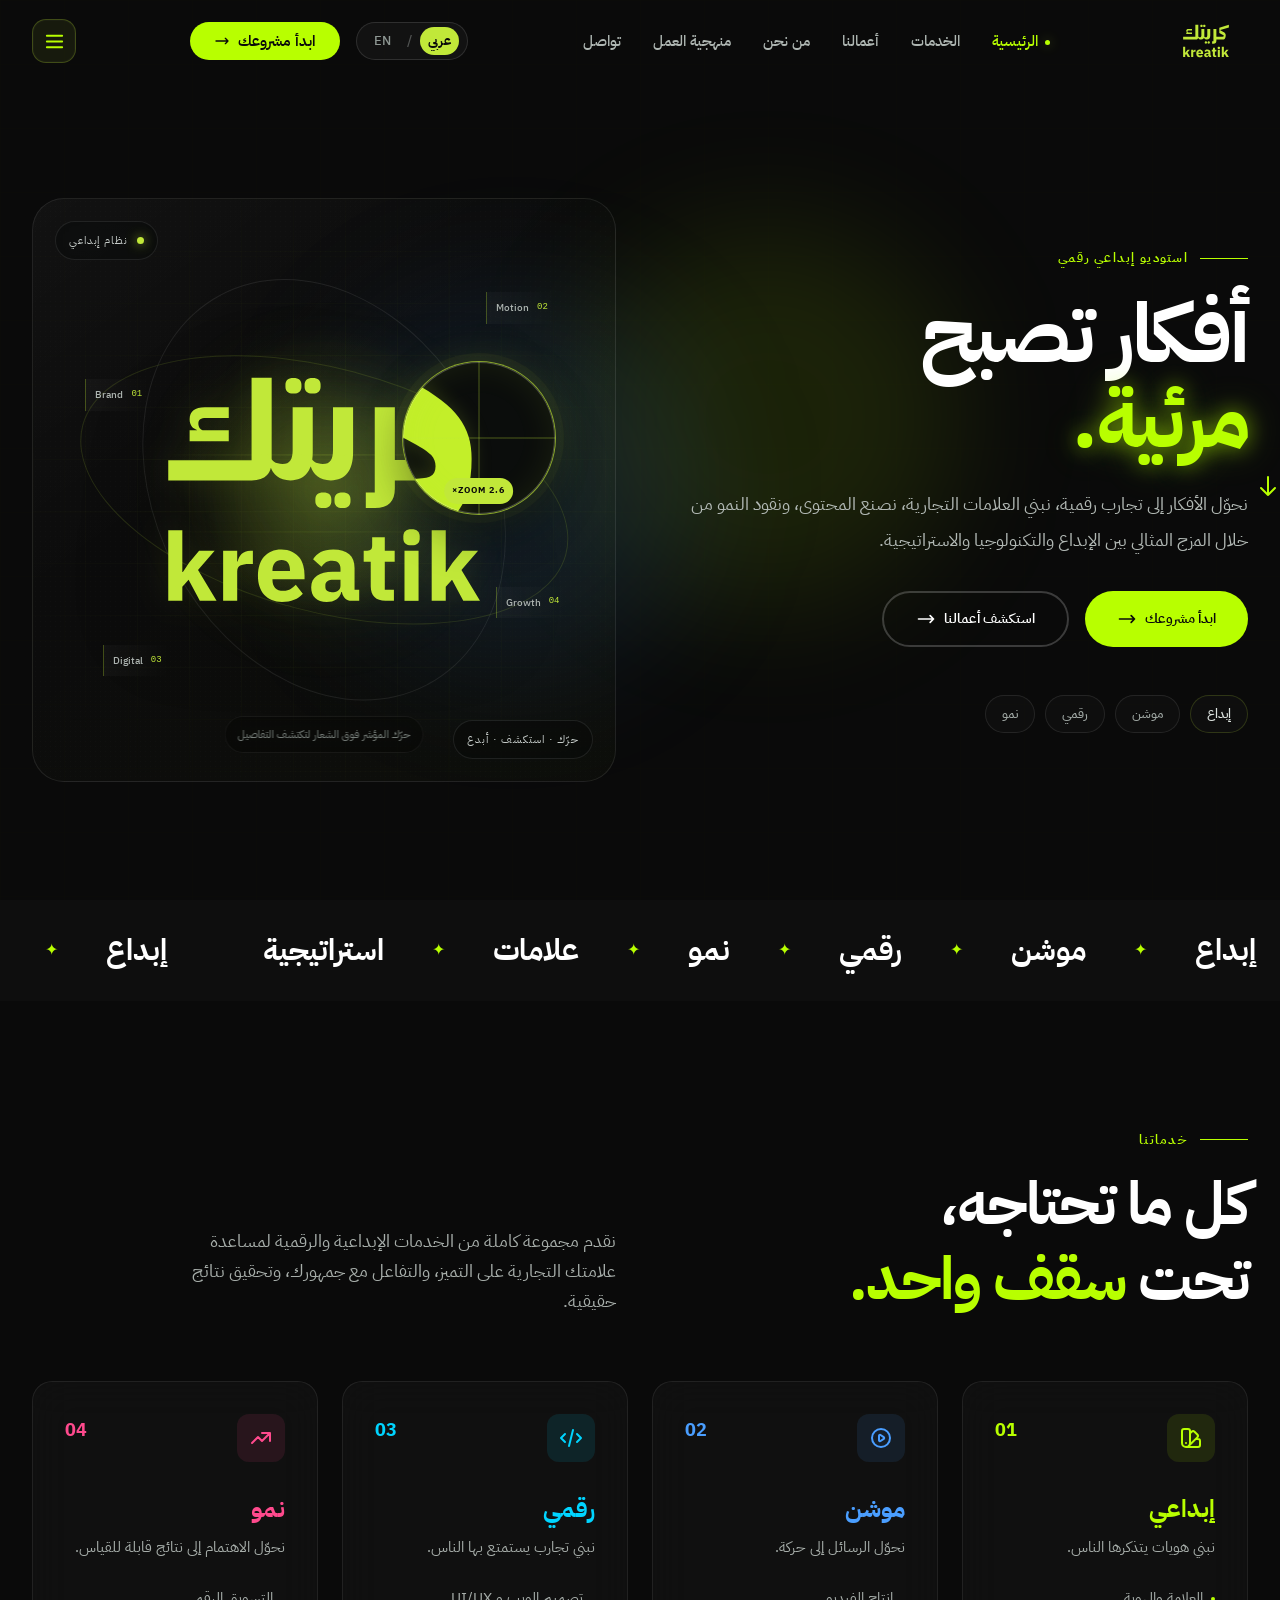
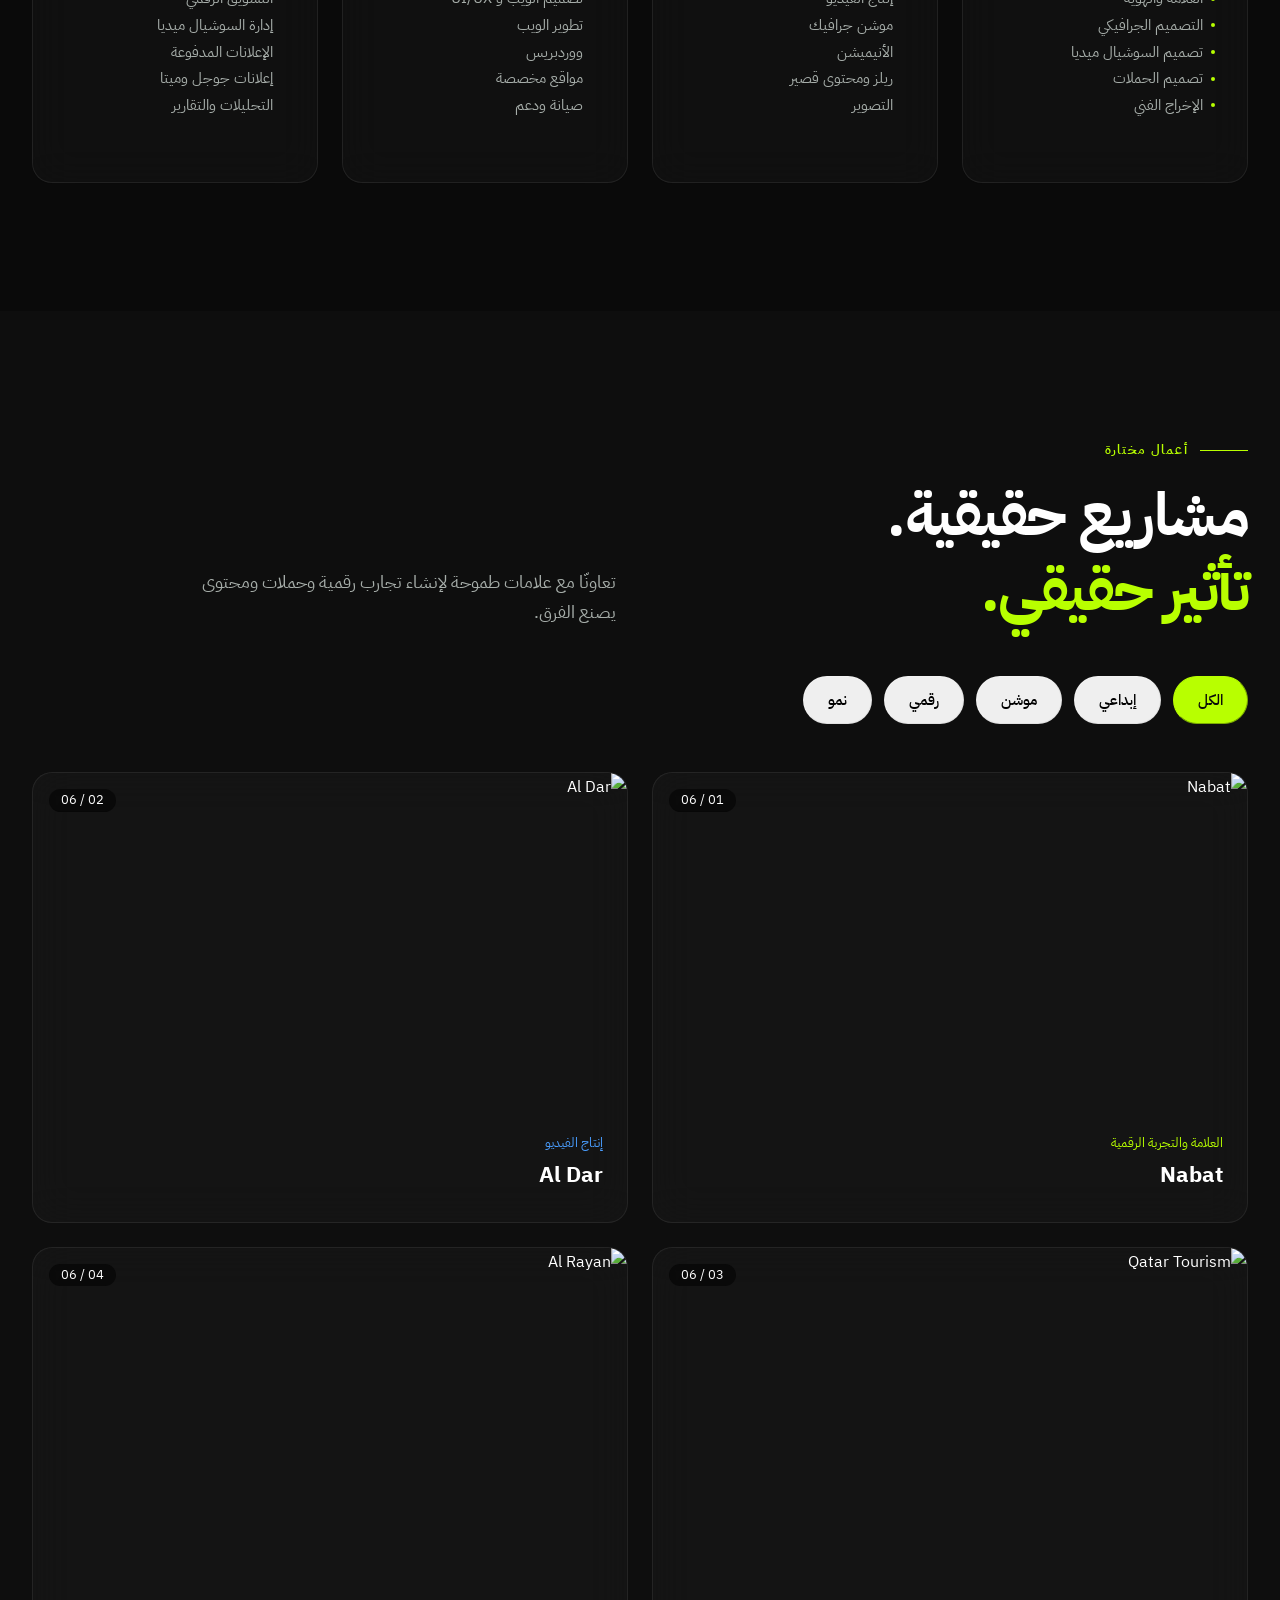
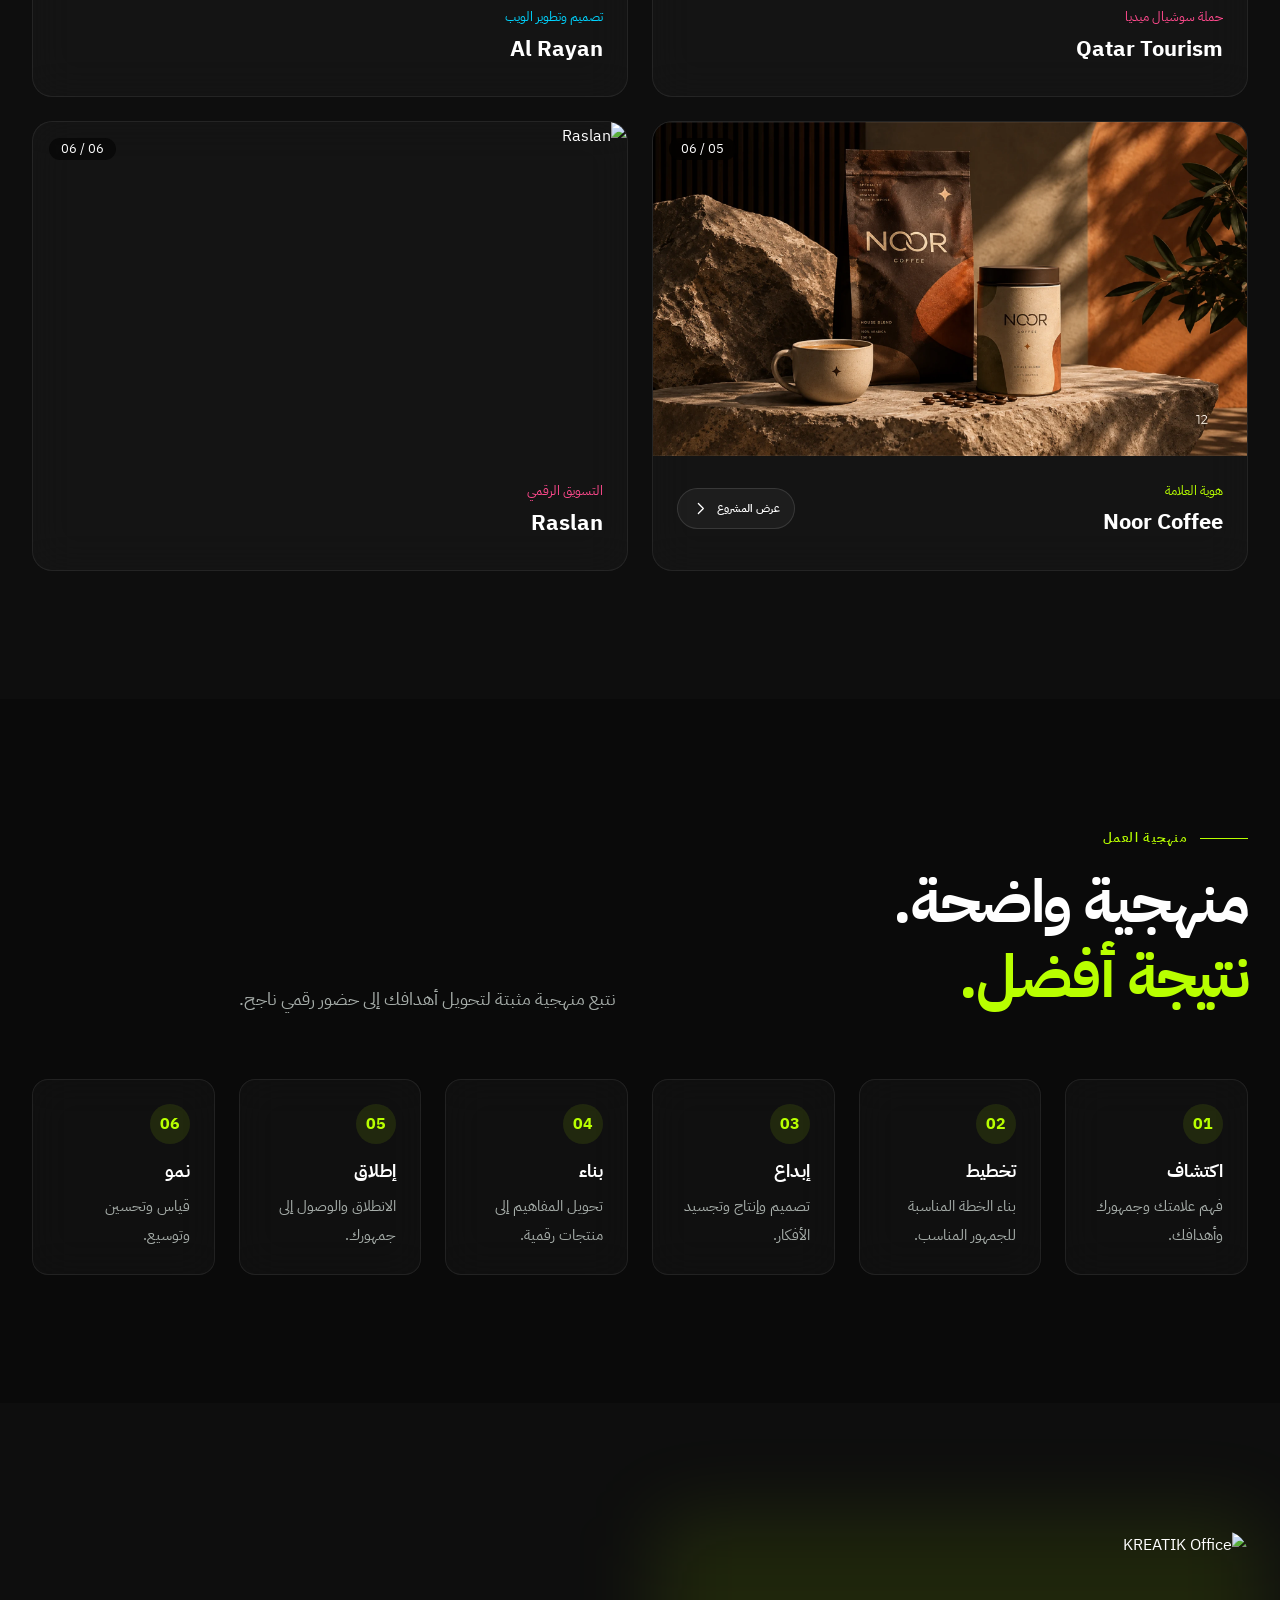
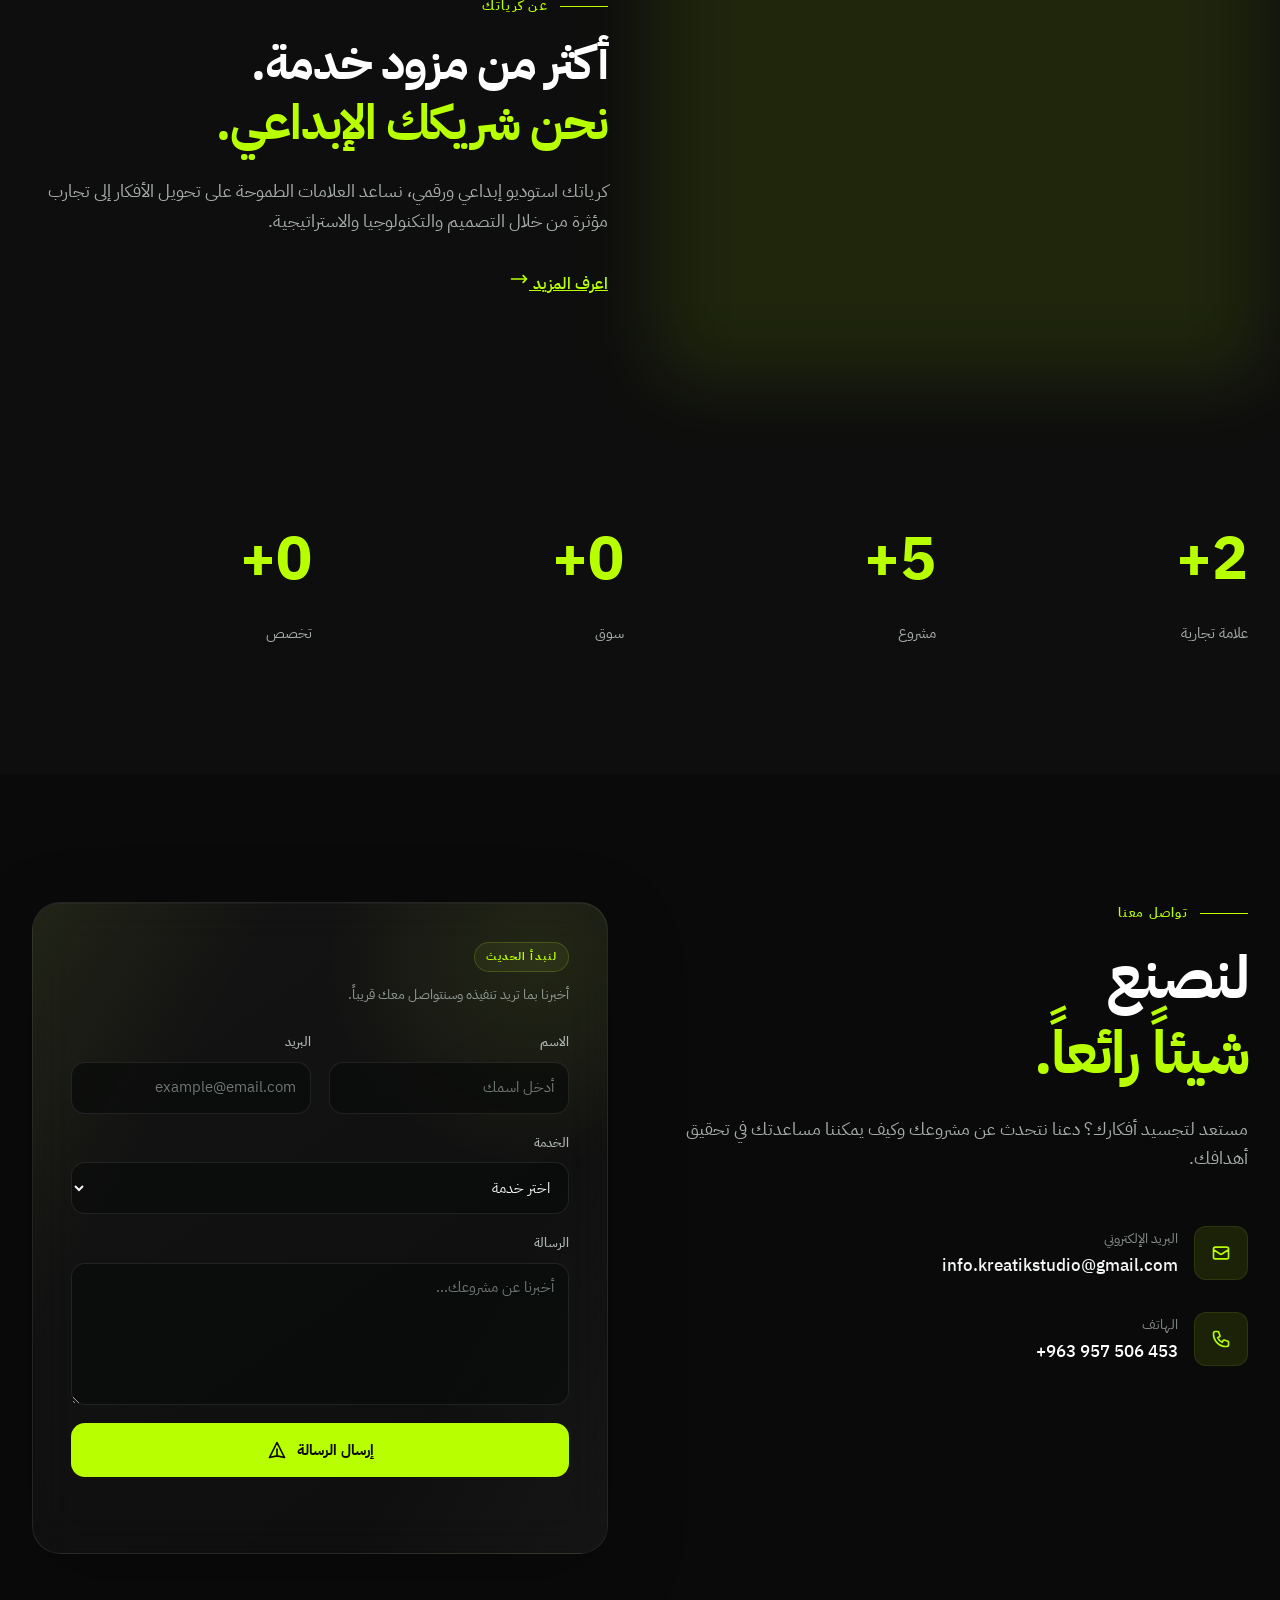
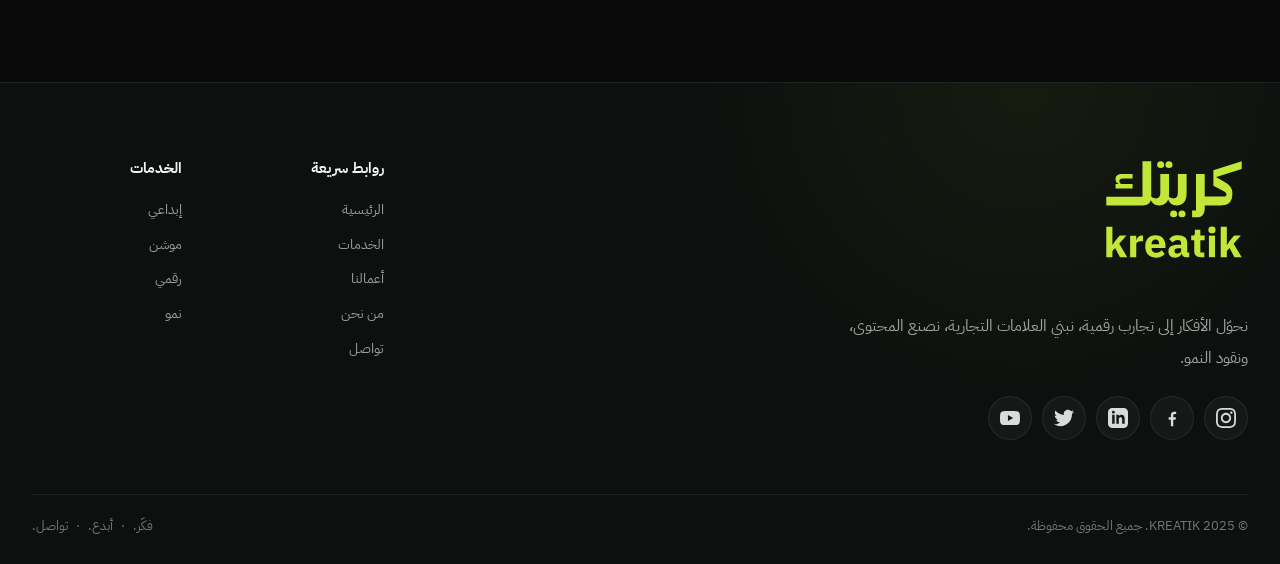
==== commit 8a12c1ab: "مشروع هوية بصرية" ====
--- a/index.html
+++ b/index.html
@@ -360,18 +360,26 @@
           <h3 class="font-display font-bold text-xl mb-2">Al Rayan</h3>
         </div>
       </div>
-      <div class="work-card glass rounded-2xl overflow-hidden reveal group" data-category="creative" style="transition-delay: 0.2s">
-        <div class="relative h-64 overflow-hidden bg-gradient-to-br from-orange-900 to-black">
+      <a href="noor-coffee.html" class="work-card glass rounded-2xl overflow-hidden reveal group block noor-work-card" data-category="creative" style="transition-delay: 0.2s" aria-label="عرض مشروع Noor Coffee">
+        <div class="relative h-64 overflow-hidden bg-gradient-to-br from-green-950 to-black">
           <div class="work-image absolute inset-0 flex items-center justify-center">
-            <img src="https://image.qwenlm.ai/public_source/230c3b85-cb22-4ed9-8b9d-81358a37f616/154ff74c5-c223-4b9b-833c-8ca742253fbd.png" alt="Zahra" class="w-full h-full object-cover">
+            <img src="assets/noor/noor-12.webp" alt="Noor Coffee" class="w-full h-full object-cover" loading="lazy">
           </div>
           <div class="absolute top-4 left-4 bg-black/60 backdrop-blur-sm px-3 py-1 rounded-full text-xs text-white">05 / 06</div>
         </div>
-        <div class="p-6">
-          <div class="text-xs text-accent mb-2" data-en="Brand Identity" data-ar="هوية العلامة">هوية العلامة</div>
-          <h3 class="font-display font-bold text-xl mb-2">Zahra</h3>
-        </div>
-      </div>
+        <div class="p-6 noor-work-card-info">
+          <div class="noor-work-card-title">
+            <div class="text-xs text-accent category" data-en="Brand Identity" data-ar="هوية العلامة">هوية العلامة</div>
+            <h3 class="font-display font-bold text-xl">Noor Coffee</h3>
+          </div>
+          <div class="noor-view-project" aria-hidden="true">
+            <span data-en="View project" data-ar="عرض المشروع">عرض المشروع</span>
+            <svg width="17" height="17" viewBox="0 0 24 24" fill="none">
+              <path d="M9 5l7 7-7 7" stroke="currentColor" stroke-width="1.8" stroke-linecap="round" stroke-linejoin="round"/>
+            </svg>
+          </div>
+        </div>
+      </a>
       <div class="work-card glass rounded-2xl overflow-hidden reveal group" data-category="growth" style="transition-delay: 0.3s">
         <div class="relative h-64 overflow-hidden bg-gradient-to-br from-indigo-900 to-black">
           <div class="work-image absolute inset-0 flex items-center justify-center">
--- a/css/style.css
+++ b/css/style.css
@@ -1464,3 +1464,91 @@
   .mobile-nav-item{min-height:60px;font-size:1.03rem}
   .mobile-menu-footer{padding:16px 17px 18px}
 }
+
+/* ===== Portfolio cards ===== */
+.work-card.block{display:block;text-decoration:none;color:inherit;}
+.work-card.block:focus-visible{outline:2px solid rgba(184,255,0,.9);outline-offset:4px;}
+
+/* ===== Noor Coffee project page ===== */
+.project-page{background:#080d0d;color:#fff;min-height:100vh;overflow-x:hidden;}
+.project-page-header{position:sticky;top:0;z-index:50;display:grid;grid-template-columns:1fr auto 1fr;align-items:center;gap:28px;padding:18px clamp(18px,4vw,56px);background:rgba(8,13,13,.84);backdrop-filter:blur(22px);-webkit-backdrop-filter:blur(22px);border-bottom:1px solid rgba(255,255,255,.08);}
+.project-brand{justify-self:start;width:44px;height:44px;display:grid;place-items:center;border:1px solid rgba(255,255,255,.12);border-radius:50%;background:rgba(255,255,255,.035);transition:.25s ease;}
+.project-brand:hover{border-color:rgba(184,255,0,.55);background:rgba(184,255,0,.08);transform:translateY(-1px);}
+.project-brand img{width:25px;height:25px;object-fit:contain;}
+.project-page-title{text-align:center;}
+.project-page-title .eyebrow{display:block;color:#b8ff00;font-size:10px;letter-spacing:.18em;text-transform:uppercase;margin-bottom:3px;font-weight:600;}
+.project-page-title h1{margin:0;font-size:clamp(22px,2.7vw,34px);font-weight:800;line-height:1.15;letter-spacing:-.02em;}
+.project-meta{display:block;color:#68726f;font-size:10px;margin-top:5px;letter-spacing:.08em;}
+.project-page-back{justify-self:end;display:inline-flex;align-items:center;gap:9px;color:#fff;text-decoration:none;font-size:13px;font-weight:600;padding:11px 15px;border:1px solid rgba(255,255,255,.12);border-radius:999px;background:rgba(255,255,255,.035);transition:.25s ease;}
+.project-page-back:hover{border-color:rgba(184,255,0,.5);background:rgba(184,255,0,.08);transform:translateX(-2px);}
+.project-page-intro{max-width:1000px;margin:0 auto;padding:72px 28px 54px;text-align:center;}
+.project-intro-kicker{display:flex;align-items:center;justify-content:center;gap:14px;color:#8b9691;font-size:10px;letter-spacing:.22em;}
+.project-intro-kicker span{width:38px;height:1px;background:rgba(184,255,0,.55);}
+.project-page-intro h2{margin:17px auto 10px;max-width:760px;font-size:clamp(26px,4vw,48px);line-height:1.2;letter-spacing:-.035em;font-weight:700;}
+.project-page-intro p{margin:0 auto;max-width:680px;color:#818b87;font-size:14px;line-height:1.9;}
+.project-page-gallery{width:100%;max-width:1920px;margin:0 auto;padding:0;line-height:0;background:#050808;}
+.project-image-frame{width:100%;overflow:hidden;background:#050808;margin:0;padding:0;line-height:0;}
+.project-page-gallery img{display:block;width:100%;height:auto;margin:0;padding:0;border:0;vertical-align:top;user-select:none;-webkit-user-select:none;-webkit-user-drag:none;transform-origin:center center;transition:transform .28s cubic-bezier(.2,.7,.2,1);}
+.project-page-footer{max-width:1920px;margin:0 auto;padding:46px 28px 58px;text-align:center;color:#69736f;font-size:12px;}
+.project-footer-brand{font-size:12px;letter-spacing:.22em;color:#dfe6e2;margin-bottom:20px;font-weight:700;}
+.project-footer-brand span{color:#b8ff00;font-weight:500;}
+.project-page-footer .project-page-back{display:inline-flex;justify-self:auto;}
+
+
+.project-image-frame{position:relative;cursor:zoom-in;}
+.project-image-frame::after{content:'+';position:absolute;left:18px;bottom:18px;width:34px;height:34px;display:grid;place-items:center;border:1px solid rgba(255,255,255,.2);border-radius:50%;background:rgba(8,13,13,.55);color:#fff;font-size:20px;line-height:1;opacity:0;transform:translateY(6px);transition:.25s ease;pointer-events:none;}
+.project-image-frame:hover::after{opacity:1;transform:translateY(0);}
+body.lightbox-open{overflow:hidden;}
+.project-lightbox{position:fixed;inset:0;z-index:200;display:flex;align-items:center;justify-content:center;padding:70px 90px;background:rgba(3,6,6,.96);opacity:0;visibility:hidden;pointer-events:none;transition:opacity .25s ease,visibility .25s ease;}
+.project-lightbox.is-open{opacity:1;visibility:visible;pointer-events:auto;}
+.lightbox-stage{width:100%;height:100%;display:flex;align-items:center;justify-content:center;overflow:hidden;}
+.lightbox-stage img{display:block;max-width:100%;max-height:100%;width:auto;height:auto;object-fit:contain;user-select:none;-webkit-user-select:none;-webkit-user-drag:none;transform-origin:center center;transition:transform .2s ease;cursor:zoom-in;}
+.lightbox-close,.lightbox-nav,.lightbox-toolbar button{font-family:inherit;color:#fff;border:1px solid rgba(255,255,255,.13);background:rgba(255,255,255,.055);backdrop-filter:blur(15px);-webkit-backdrop-filter:blur(15px);cursor:pointer;transition:.2s ease;}
+.lightbox-close:hover,.lightbox-nav:hover,.lightbox-toolbar button:hover{border-color:rgba(184,255,0,.5);background:rgba(184,255,0,.1);color:#b8ff00;}
+.lightbox-close{position:absolute;top:20px;right:24px;width:44px;height:44px;border-radius:50%;font-size:27px;line-height:1;z-index:3;}
+.lightbox-nav{position:absolute;top:50%;transform:translateY(-50%);width:46px;height:46px;border-radius:50%;font-size:30px;line-height:1;z-index:3;}
+.lightbox-prev{left:24px;}
+.lightbox-next{right:24px;}
+.lightbox-toolbar{position:absolute;bottom:22px;left:50%;transform:translateX(-50%);display:flex;align-items:center;gap:4px;padding:5px;border:1px solid rgba(255,255,255,.1);border-radius:999px;background:rgba(8,13,13,.78);backdrop-filter:blur(18px);-webkit-backdrop-filter:blur(18px);z-index:3;}
+.lightbox-toolbar button{height:32px;min-width:32px;padding:0 10px;border-radius:999px;font-size:18px;}
+.lightbox-toolbar span{min-width:48px;text-align:center;color:#9aa49f;font-size:10px;font-variant-numeric:tabular-nums;}
+.lightbox-toolbar .lightbox-count{padding:0 10px;border-right:1px solid rgba(255,255,255,.1);color:#fff;}
+
+/* Noor Coffee work card: title on the right, project action on the left. */
+.noor-work-card-info{display:flex;align-items:center;justify-content:space-between;gap:18px;}
+.noor-work-card-title{min-width:0;text-align:right;}
+.noor-work-card-title .category{margin-bottom:7px;}
+.noor-work-card-title h3{margin:0;}
+.noor-view-project{display:inline-flex;align-items:center;gap:8px;flex:0 0 auto;padding:10px 14px;border:1px solid rgba(255,255,255,.12);border-radius:999px;background:rgba(255,255,255,.04);color:#fff;font-size:11px;font-weight:600;white-space:nowrap;transition:.25s ease;}
+.noor-view-project svg{transition:transform .25s ease;}
+.noor-work-card:hover .noor-view-project{border-color:rgba(184,255,0,.45);background:rgba(184,255,0,.08);color:#b8ff00;}
+.noor-work-card:hover .noor-view-project svg{transform:translateX(-3px);}
+.noor-work-card .work-image img{transition:transform .6s cubic-bezier(.2,.7,.2,1);}
+.noor-work-card:hover .work-image img{transform:scale(1.045);}
+
+@media (max-width:767px){
+  .project-page-header{grid-template-columns:auto 1fr auto;gap:12px;padding:12px 14px;}
+  .project-brand{width:38px;height:38px;}
+  .project-brand img{width:22px;height:22px;}
+  .project-page-title{text-align:right;}
+  .project-page-title .eyebrow{font-size:8px;}
+  .project-page-title h1{font-size:19px;}
+  .project-meta{font-size:8px;margin-top:3px;}
+  .project-page-back{padding:9px 11px;font-size:10px;gap:6px;}
+  .project-page-back span{display:none;}
+  .project-page-back svg{width:16px;height:16px;}
+  .project-page-intro{padding:48px 20px 34px;}
+  .project-page-intro h2{font-size:27px;}
+  .project-page-intro p{font-size:12px;line-height:1.8;}
+  .noor-work-card-info{align-items:flex-end;gap:10px;}
+  .noor-view-project{padding:9px 11px;font-size:10px;}
+  .noor-view-project span{display:none;}
+  .noor-view-project svg{width:16px;height:16px;}
+  .project-lightbox{padding:58px 14px 76px;}
+  .lightbox-close{top:12px;right:12px;width:40px;height:40px;}
+  .lightbox-nav{width:40px;height:40px;font-size:26px;}
+  .lightbox-prev{left:10px;}
+  .lightbox-next{right:10px;}
+  .lightbox-toolbar{bottom:14px;}
+  .project-image-frame::after{left:10px;bottom:10px;width:30px;height:30px;font-size:17px;}
+}
